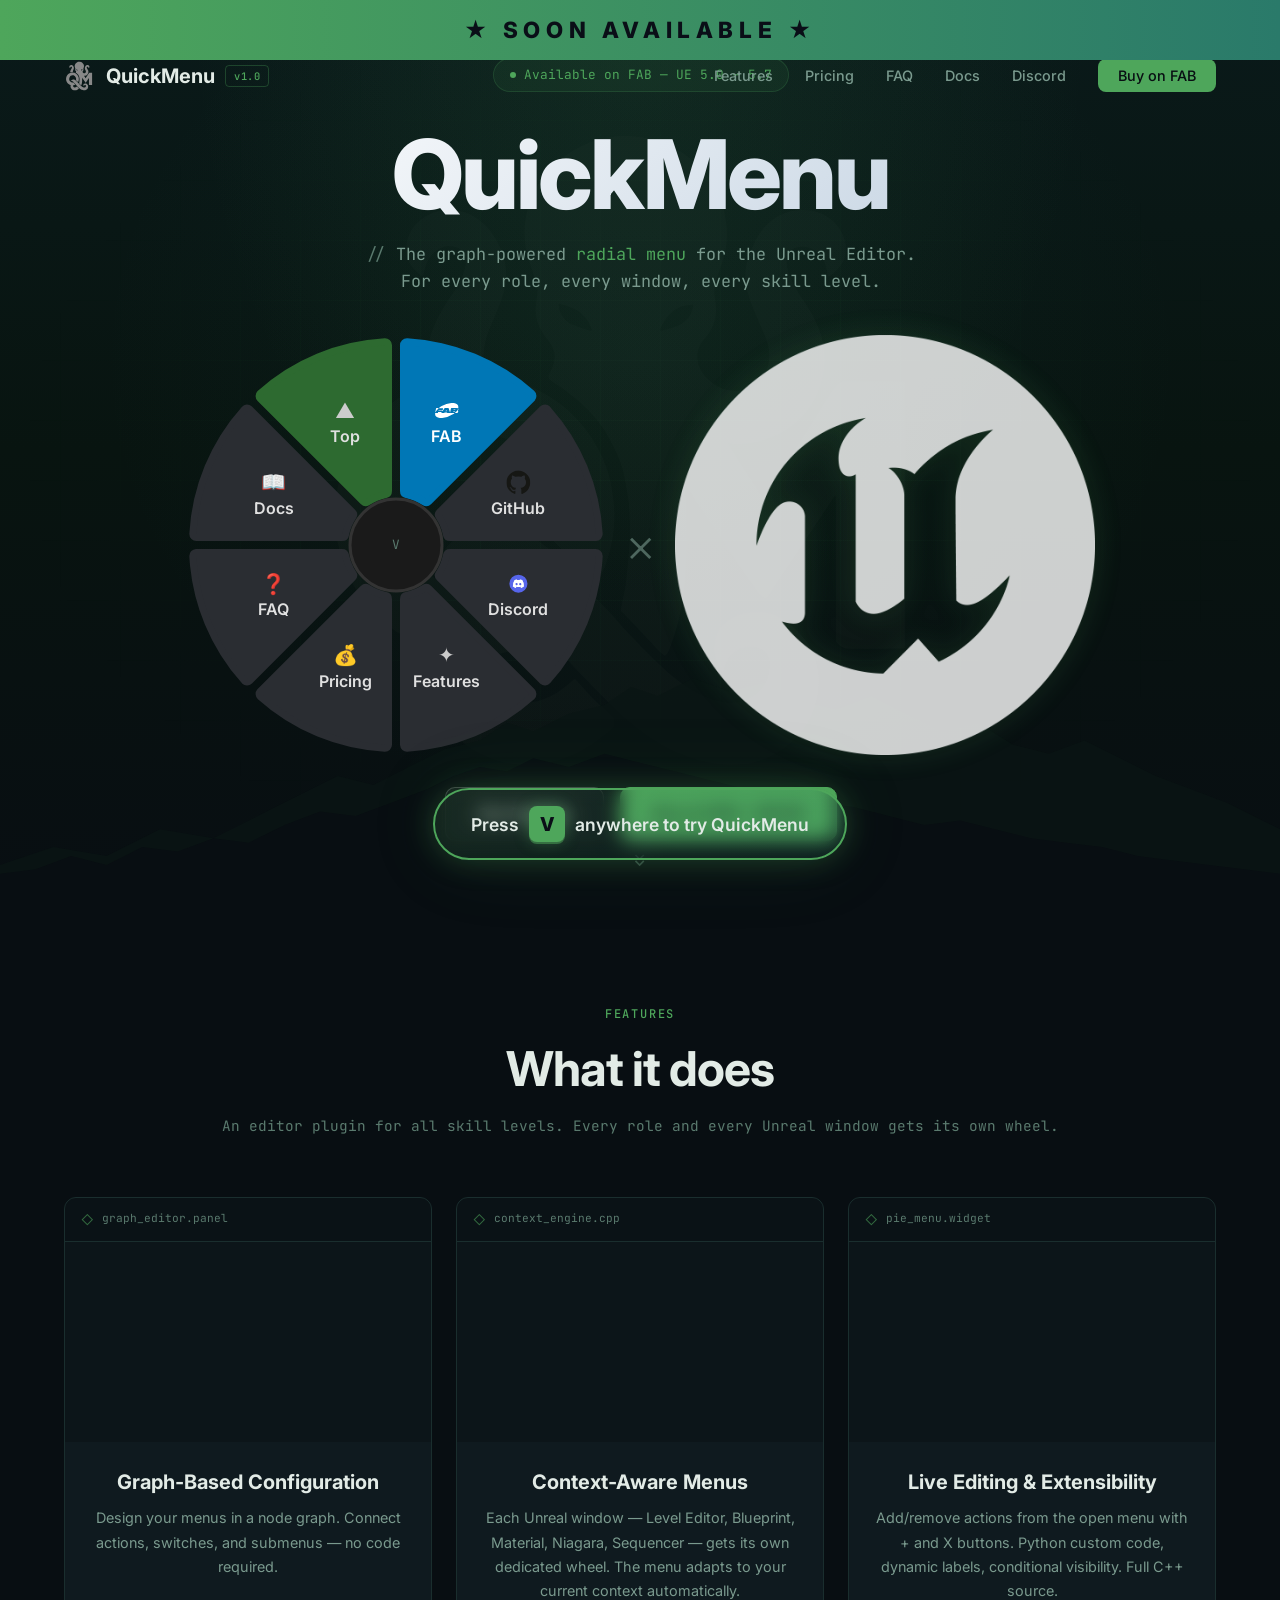
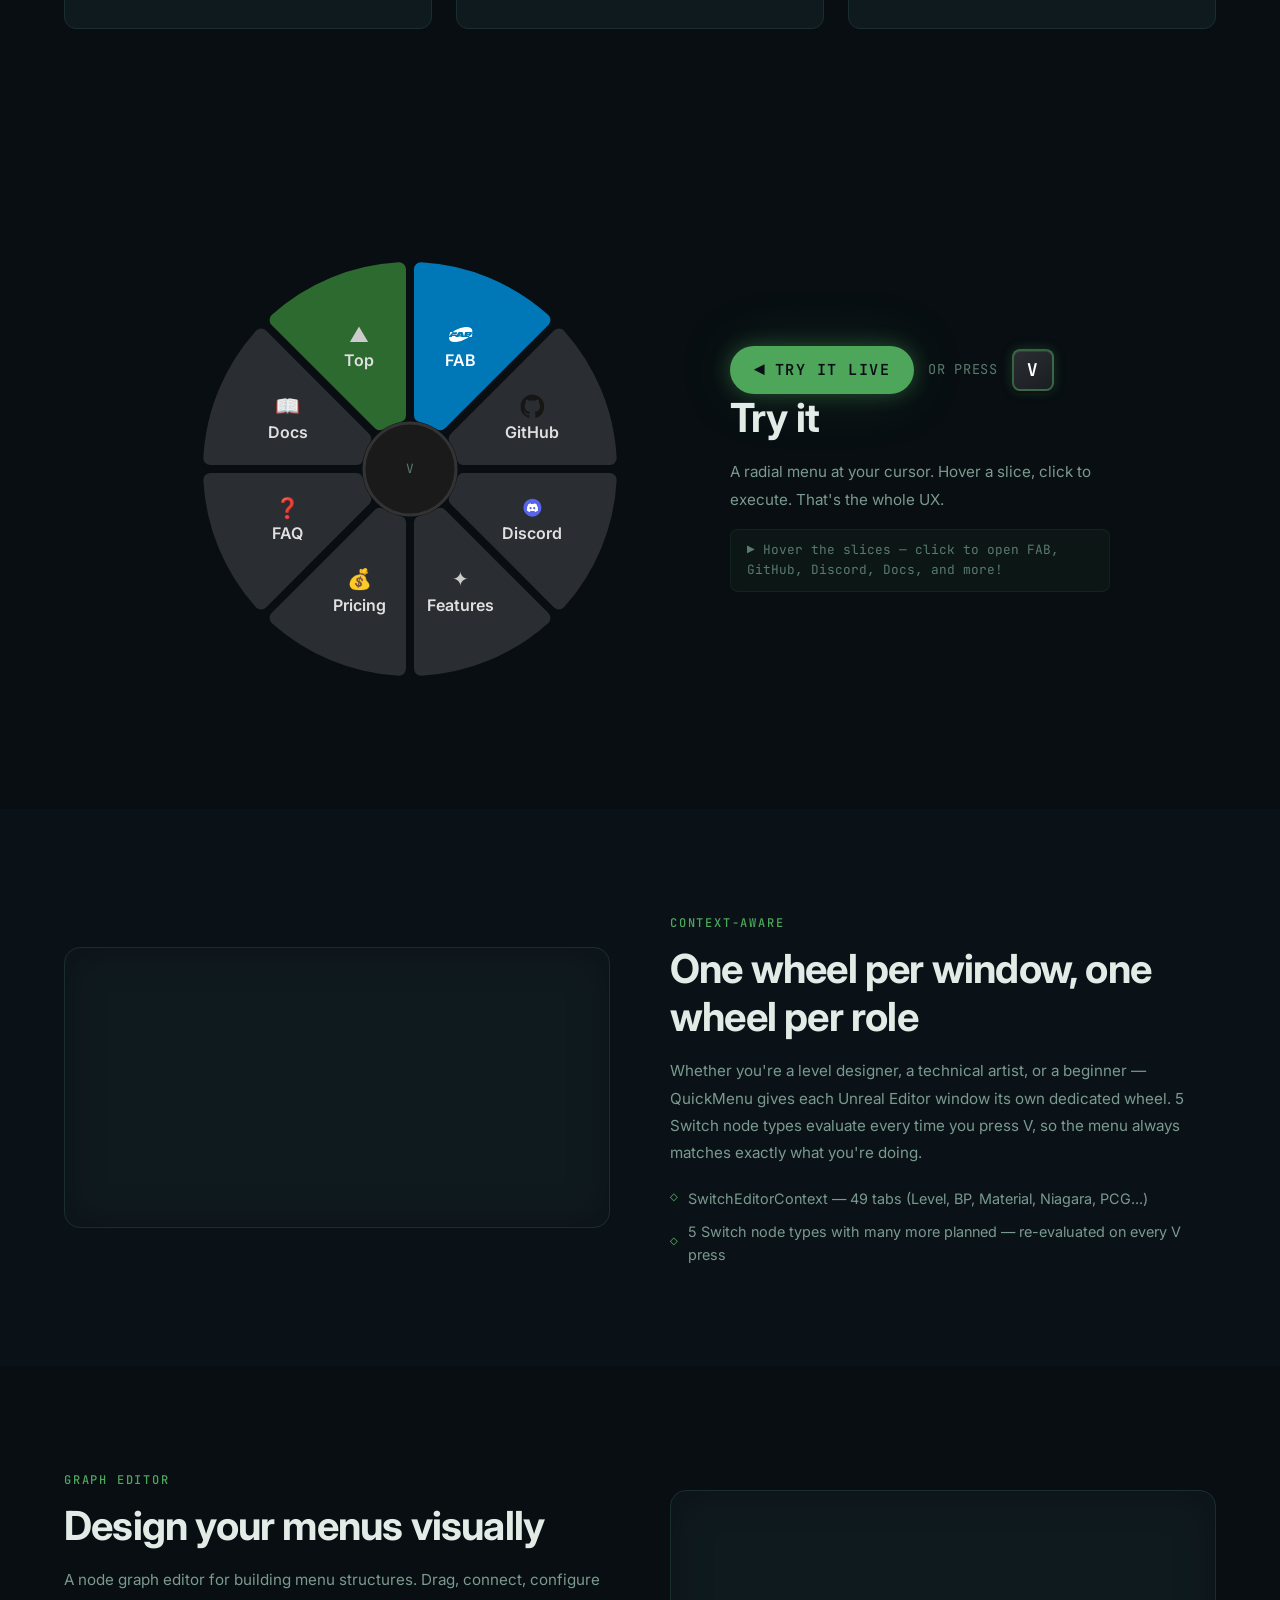
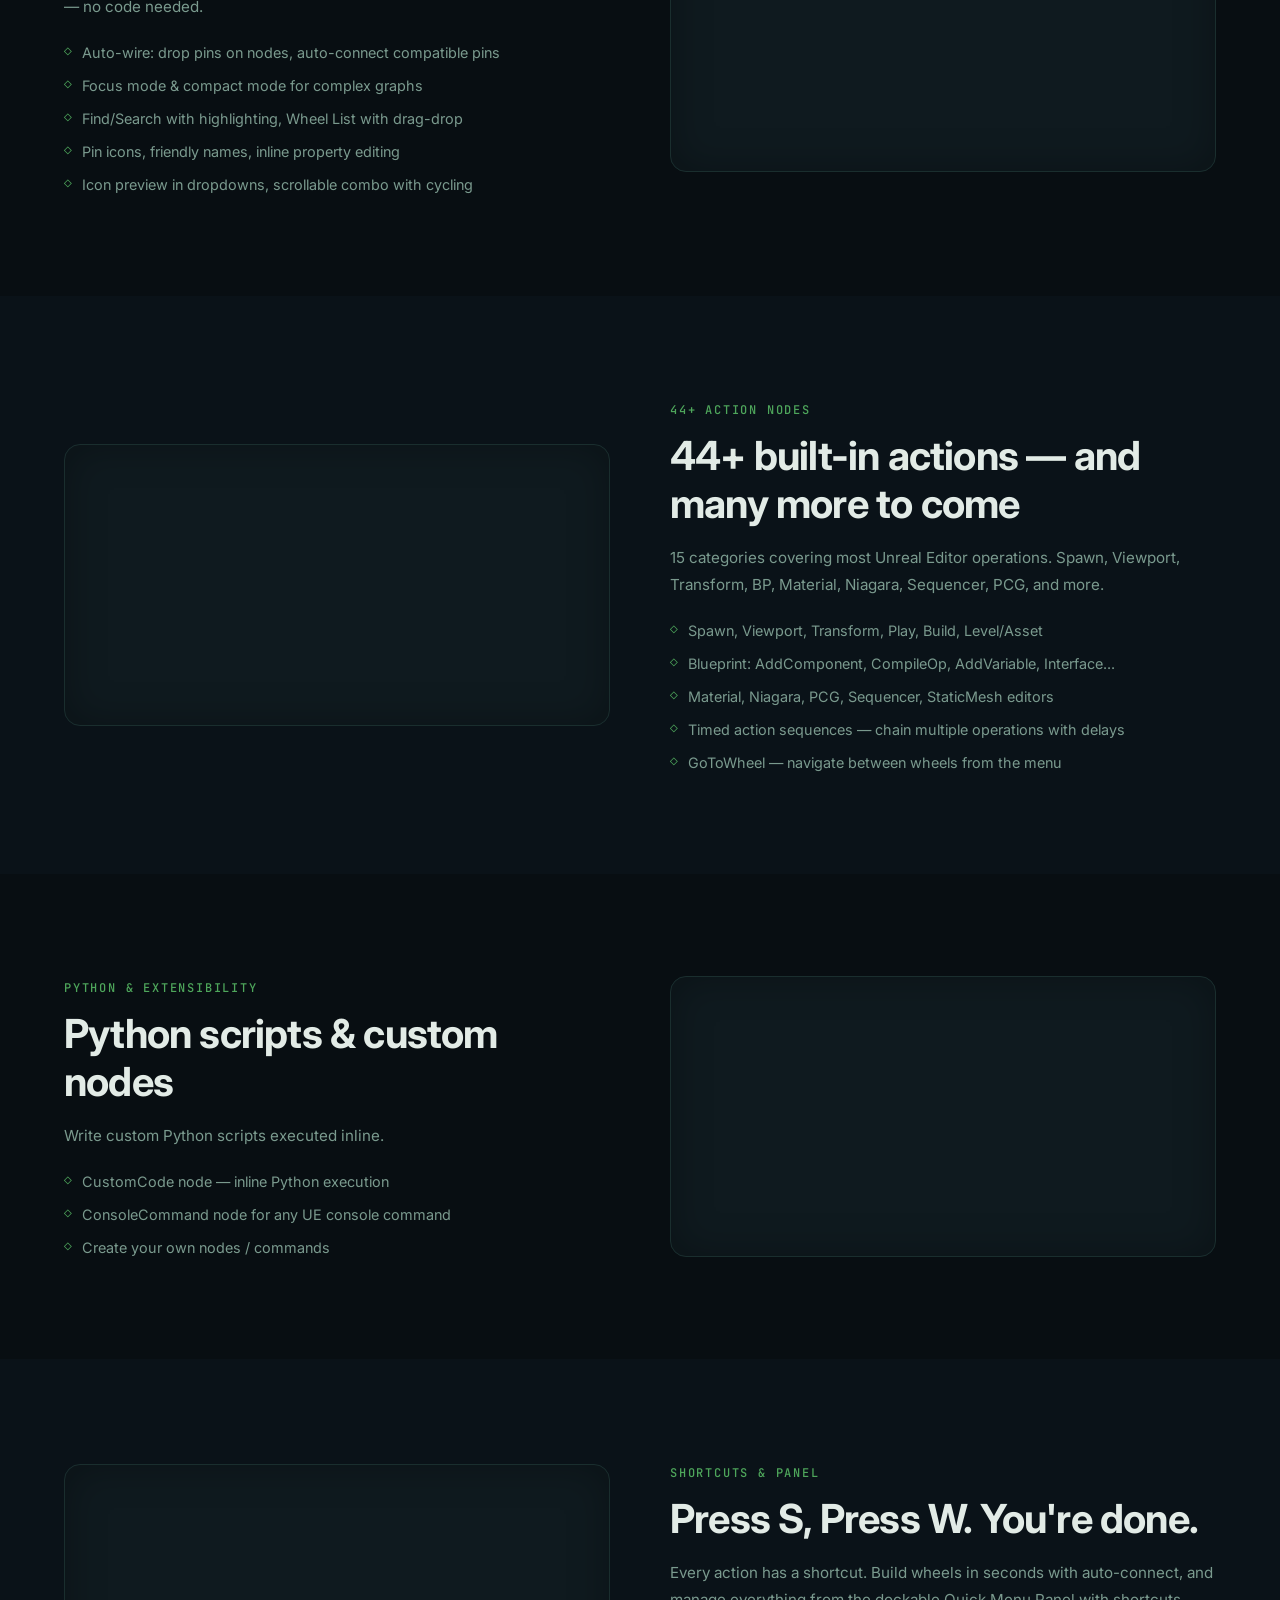
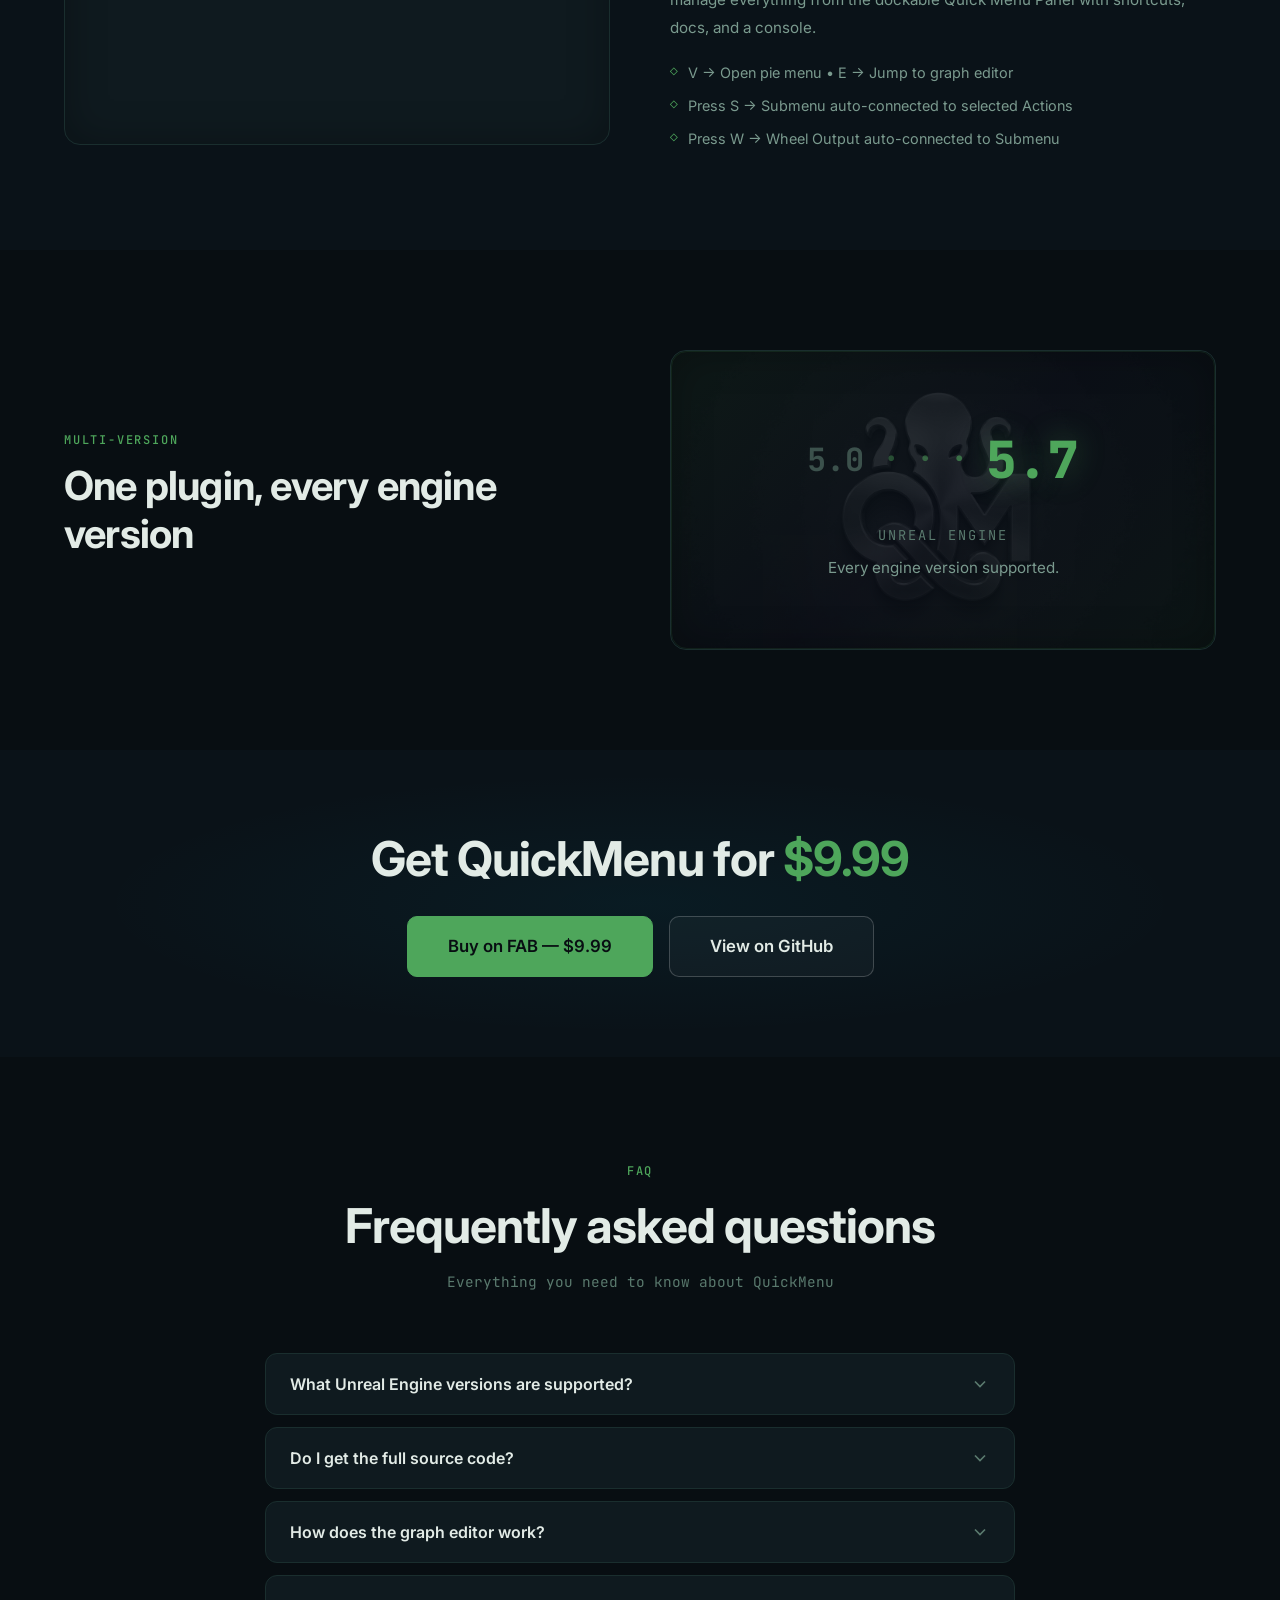
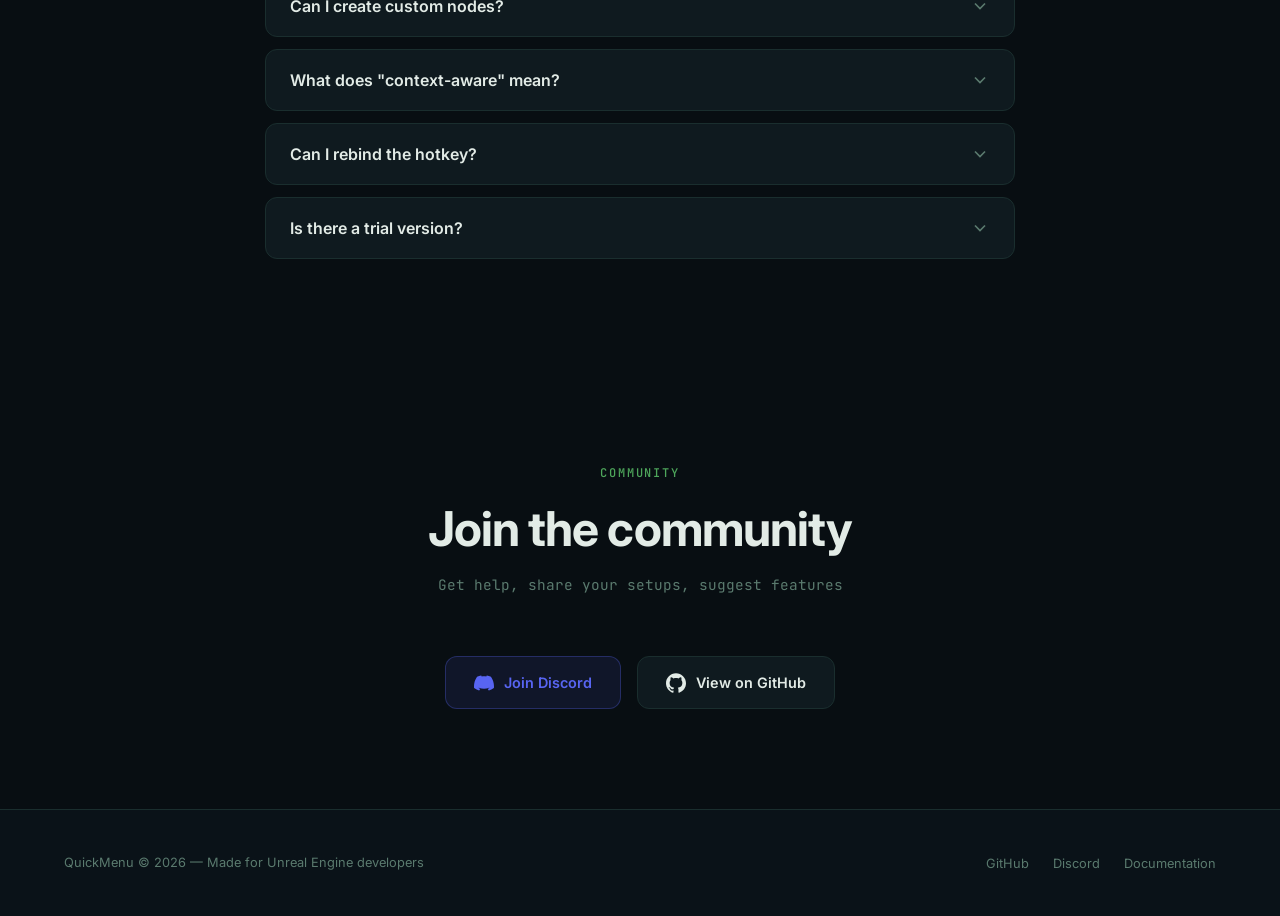
==== index.html @ c36ffc16 "Update site: remove sections, add videos, fix UE version range to 5.0-5.7 Co-Authored-By: Claude Opu" ====
<!DOCTYPE html>
<html lang="en">
<head>
<meta charset="UTF-8">
<meta name="viewport" content="width=device-width, initial-scale=1.0">
<title>QuickMenu — Graph-Powered Radial Menu for Unreal Engine</title>
<meta name="description" content="A fully customizable radial pie menu for the Unreal Editor, configured through a visual node graph. Supports UE 5.0 – 5.7.">
<link rel="icon" type="image/svg+xml" href="images/LogoGray2.svg">
<link rel="preconnect" href="https://fonts.googleapis.com">
<link href="https://fonts.googleapis.com/css2?family=Inter:wght@300;400;500;600;700;800&family=JetBrains+Mono:wght@400;500;600&display=swap" rel="stylesheet">
<style>
/* ============================================
   RESET & BASE
   ============================================ */
*, *::before, *::after { margin: 0; padding: 0; box-sizing: border-box; }

:root {
  --bg-primary: #080e12;
  --bg-secondary: #0a1218;
  --bg-card: #0f1a1f;
  --bg-card-hover: #152428;
  --border: #1a2e2e;
  --border-hover: #4ea65b;
  --cyan: #4ea65b;
  --cyan-glow: rgba(78, 166, 91, 0.15);
  --cyan-dark: #3d8a4a;
  --violet: #2a7a6a;
  --violet-glow: rgba(42, 122, 106, 0.15);
  --green: #4ea65b;
  --red: #f87171;
  --text-primary: #e2ebe6;
  --text-secondary: #7a9a8e;
  --text-muted: #5a7a6e;
  --font-sans: 'Inter', -apple-system, BlinkMacSystemFont, sans-serif;
  --font-mono: 'JetBrains Mono', 'Fira Code', monospace;
  --max-width: 1200px;
}

html { scroll-behavior: smooth; }

body {
  font-family: var(--font-sans);
  background: var(--bg-primary);
  color: var(--text-primary);
  line-height: 1.6;
  overflow-x: hidden;
  -webkit-font-smoothing: antialiased;
}

a { color: var(--cyan); text-decoration: none; transition: color 0.3s; }
a:hover { color: #6bc478; }

.container {
  max-width: var(--max-width);
  margin: 0 auto;
  padding: 0 24px;
}

/* ============================================
   SOON AVAILABLE BANNER
   ============================================ */
.soon-banner {
  position: fixed;
  top: 0;
  left: 0;
  right: 0;
  z-index: 1100;
  background: linear-gradient(90deg, #4ea65b, #2a7a6a, #4ea65b);
  background-size: 200% 100%;
  animation: bannerShimmer 4s ease-in-out infinite;
  padding: 12px 0;
  text-align: center;
}
.soon-banner span {
  font-family: var(--font-sans);
  font-size: clamp(1rem, 2.5vw, 1.4rem);
  font-weight: 800;
  color: #0a0e17;
  letter-spacing: 0.25em;
  text-transform: uppercase;
}
@keyframes bannerShimmer {
  0%, 100% { background-position: 0% 50%; }
  50% { background-position: 100% 50%; }
}

/* ============================================
   NAVBAR
   ============================================ */
.navbar {
  position: fixed;
  top: 44px;
  left: 0;
  right: 0;
  z-index: 1000;
  padding: 16px 0;
  transition: all 0.4s ease;
  background: transparent;
}

.navbar.scrolled {
  background: rgba(10, 14, 23, 0.85);
  backdrop-filter: blur(20px);
  -webkit-backdrop-filter: blur(20px);
  border-bottom: 1px solid rgba(30, 45, 61, 0.5);
  padding: 12px 0;
}

.navbar .container {
  display: flex;
  align-items: center;
  justify-content: space-between;
}

.nav-logo {
  display: flex;
  align-items: center;
  gap: 10px;
  font-weight: 700;
  font-size: 1.25rem;
  color: var(--text-primary);
}

.nav-logo svg { width: 32px; height: 32px; }

.nav-version {
  font-family: var(--font-mono);
  font-size: 0.65rem;
  font-weight: 500;
  color: var(--cyan);
  border: 1px solid rgba(78, 166, 91, 0.3);
  padding: 2px 8px;
  border-radius: 4px;
  letter-spacing: 0.05em;
}

.nav-links {
  display: flex;
  align-items: center;
  gap: 32px;
  list-style: none;
}

.nav-links a {
  color: var(--text-secondary);
  font-size: 0.9rem;
  font-weight: 500;
  transition: color 0.3s;
}
.nav-links a:hover { color: var(--text-primary); }

.btn-nav {
  background: var(--cyan);
  color: var(--bg-primary) !important;
  padding: 8px 20px;
  border-radius: 8px;
  font-weight: 600;
  font-size: 0.85rem;
  transition: all 0.3s;
}
.btn-nav:hover {
  background: #6bc478;
  transform: translateY(-1px);
  box-shadow: 0 4px 20px rgba(78, 166, 91, 0.3);
}

.nav-hamburger {
  display: none;
  flex-direction: column;
  gap: 5px;
  cursor: pointer;
  background: none;
  border: none;
  padding: 4px;
}
.nav-hamburger span {
  display: block;
  width: 24px;
  height: 2px;
  background: var(--text-primary);
  border-radius: 2px;
  transition: all 0.3s;
}

/* ============================================
   HERO — PARALLAX MOUNTAIN
   ============================================ */
.hero {
  position: relative;
  height: 100vh;
  min-height: 700px;
  overflow: hidden;
  display: flex;
  align-items: center;
  justify-content: center;
}

.hero-bg {
  position: absolute;
  inset: 0;
  z-index: 1;
  background:
    radial-gradient(ellipse at 50% 0%, rgba(78, 166, 91, 0.1) 0%, transparent 50%),
    radial-gradient(ellipse at 50% 40%, rgba(42, 122, 106, 0.08) 0%, transparent 60%),
    linear-gradient(180deg, #0a1a1a 0%, #081410 50%, #080e12 100%);
}

.hero-octopus {
  position: absolute;
  top: 50%;
  left: 50%;
  transform: translate(-50%, -50%);
  width: 700px;
  height: auto;
  opacity: 0.06;
  z-index: 2;
  pointer-events: none;
  filter: brightness(0.5) sepia(1) hue-rotate(90deg) saturate(0.5);
}

.hero-grid {
  position: absolute;
  inset: 0;
  z-index: 2;
  background-image:
    linear-gradient(rgba(78, 166, 91, 0.03) 1px, transparent 1px),
    linear-gradient(90deg, rgba(78, 166, 91, 0.03) 1px, transparent 1px);
  background-size: 60px 60px;
  mask-image: radial-gradient(ellipse at center, black 30%, transparent 70%);
  -webkit-mask-image: radial-gradient(ellipse at center, black 30%, transparent 70%);
}

.hero-particles {
  position: absolute;
  inset: 0;
  z-index: 2;
  overflow: hidden;
}
.particle {
  position: absolute;
  width: 2px;
  height: 2px;
  background: var(--cyan);
  border-radius: 50%;
  opacity: 0;
  animation: particleFloat 8s infinite;
}

@keyframes particleFloat {
  0% { opacity: 0; transform: translateY(100vh) scale(0); }
  10% { opacity: 0.6; }
  90% { opacity: 0.6; }
  100% { opacity: 0; transform: translateY(-20vh) scale(1); }
}

.hero-content {
  position: relative;
  z-index: 5;
  text-align: center;
  will-change: transform;
}

.hero-badge {
  display: inline-flex;
  align-items: center;
  gap: 8px;
  background: rgba(78, 166, 91, 0.08);
  border: 1px solid rgba(78, 166, 91, 0.2);
  padding: 6px 16px;
  border-radius: 50px;
  font-family: var(--font-mono);
  font-size: 0.8rem;
  color: var(--cyan);
  margin-bottom: 32px;
}
.hero-badge .dot {
  width: 6px; height: 6px;
  background: var(--green);
  border-radius: 50%;
  animation: pulse 2s infinite;
}
@keyframes pulse {
  0%, 100% { opacity: 1; }
  50% { opacity: 0.4; }
}

.hero-logos {
  display: flex;
  align-items: center;
  justify-content: center;
  gap: 20px;
  margin-bottom: 32px;
}

.hero-logos-x {
  font-size: 3rem;
  font-weight: 300;
  color: var(--text-secondary);
  opacity: 0.6;
}

.hero-title-icon {
  flex-shrink: 0;
  width: 420px;
  height: 420px;
  filter: drop-shadow(0 0 15px rgba(78, 166, 91, 0.2));
  opacity: 0.8;
  transition: opacity 0.3s;
}
.hero-title-icon:hover { opacity: 1; }

/* Hero mini wheel */
.hero-wheel-mini {
  position: relative;
  width: 420px;
  height: 420px;
  flex-shrink: 0;
}

.hero-title-icon img {
  width: 100%;
  height: 100%;
  object-fit: contain;
}

.hero-title-icon svg {
  width: 100%;
  height: 100%;
}

.hero h1 {
  font-size: clamp(3rem, 8vw, 6rem);
  font-weight: 800;
  letter-spacing: -0.03em;
  line-height: 1.05;
  margin-bottom: 16px;
  background: linear-gradient(135deg, #ffffff 0%, #c0d0e0 100%);
  -webkit-background-clip: text;
  -webkit-text-fill-color: transparent;
  background-clip: text;
}

.hero-subtitle {
  font-family: var(--font-mono);
  font-size: clamp(0.85rem, 2vw, 1.05rem);
  color: var(--text-secondary);
  margin-bottom: 40px;
  font-weight: 400;
}
.hero-subtitle .comment { color: var(--text-muted); }
.hero-subtitle .keyword { color: var(--cyan); }

.hero-buttons {
  display: flex;
  gap: 16px;
  justify-content: center;
  flex-wrap: wrap;
}

.btn-ghost {
  padding: 14px 32px;
  border: 1px solid rgba(255,255,255,0.2);
  border-radius: 10px;
  color: var(--text-primary);
  font-weight: 600;
  font-size: 0.95rem;
  background: rgba(255,255,255,0.03);
  cursor: pointer;
  transition: all 0.3s;
}
.btn-ghost:hover {
  border-color: rgba(255,255,255,0.5);
  background: rgba(255,255,255,0.08);
  transform: translateY(-2px);
}

.btn-primary {
  padding: 14px 32px;
  border: 1px solid var(--cyan);
  border-radius: 10px;
  color: var(--bg-primary);
  font-weight: 600;
  font-size: 0.95rem;
  background: var(--cyan);
  cursor: pointer;
  transition: all 0.3s;
}
.btn-primary:hover {
  background: #6bc478;
  border-color: #6bc478;
  transform: translateY(-2px);
  box-shadow: 0 8px 30px rgba(78, 166, 91, 0.3);
}

/* Mountain silhouette overlay */
.hero-mountain {
  position: absolute;
  bottom: 0;
  left: 0;
  right: 0;
  z-index: 4;
  pointer-events: none;
  will-change: transform;
}
.hero-mountain svg {
  display: block;
  width: 100%;
  height: auto;
}

.scroll-indicator {
  position: absolute;
  bottom: 30px;
  left: 50%;
  transform: translateX(-50%);
  z-index: 15;
  display: flex;
  flex-direction: column;
  align-items: center;
  gap: 8px;
  color: var(--text-muted);
  font-size: 0.7rem;
  font-family: var(--font-mono);
  letter-spacing: 0.1em;
  text-transform: uppercase;
  animation: bounce 2s infinite;
}
@keyframes bounce {
  0%, 100% { transform: translateX(-50%) translateY(0); }
  50% { transform: translateX(-50%) translateY(8px); }
}
.scroll-indicator svg { width: 20px; height: 20px; opacity: 0.5; }

/* ============================================
   SECTION COMMON
   ============================================ */
section {
  padding: 100px 0;
  position: relative;
}

.section-label {
  display: inline-block;
  font-family: var(--font-mono);
  font-size: 0.75rem;
  font-weight: 500;
  color: var(--cyan);
  letter-spacing: 0.15em;
  text-transform: uppercase;
  margin-bottom: 16px;
}

.section-title {
  font-size: clamp(2rem, 4vw, 3rem);
  font-weight: 700;
  letter-spacing: -0.02em;
  line-height: 1.2;
  margin-bottom: 16px;
}

.section-subtitle {
  font-family: var(--font-mono);
  font-size: 0.9rem;
  color: var(--text-muted);
  margin-bottom: 60px;
}

/* Fade-in animation */
.fade-in {
  opacity: 0;
  transform: translateY(30px);
  transition: opacity 0.6s ease, transform 0.6s ease;
}
.fade-in.visible {
  opacity: 1;
  transform: translateY(0);
}

/* ============================================
   FEATURES
   ============================================ */
.features { background: var(--bg-primary); }

.features-grid {
  display: grid;
  grid-template-columns: repeat(3, 1fr);
  gap: 24px;
}

.feature-card {
  background: var(--bg-card);
  border: 1px solid var(--border);
  border-radius: 12px;
  overflow: hidden;
  transition: all 0.3s ease;
}
.feature-card:hover {
  border-color: var(--border-hover);
  transform: translateY(-4px);
  box-shadow: 0 20px 40px rgba(0,0,0,0.3), 0 0 30px var(--cyan-glow);
}

.card-header {
  display: flex;
  align-items: center;
  gap: 8px;
  padding: 12px 16px;
  background: rgba(0,0,0,0.3);
  border-bottom: 1px solid var(--border);
}
.card-header-icon {
  color: var(--cyan);
  font-size: 0.75rem;
  opacity: 0.6;
}
.card-header-title {
  font-family: var(--font-mono);
  font-size: 0.7rem;
  color: var(--text-muted);
}

.card-visual {
  height: 200px;
  display: flex;
  align-items: center;
  justify-content: center;
  background: rgba(0,0,0,0.2);
  position: relative;
  overflow: hidden;
}

.card-visual svg {
  width: 80%;
  height: 80%;
  opacity: 0.7;
}

.card-body { padding: 24px; }

.card-body h3 {
  font-size: 1.25rem;
  font-weight: 700;
  margin-bottom: 8px;
}

.card-body p {
  font-size: 0.9rem;
  color: var(--text-secondary);
  line-height: 1.7;
}

/* ============================================
   SHOWCASE
   ============================================ */
.showcase {
  background: var(--bg-secondary);
  position: relative;
}
.showcase::before {
  content: '';
  position: absolute;
  inset: 0;
  background-image:
    radial-gradient(circle, rgba(0,180,216,0.04) 1px, transparent 1px);
  background-size: 30px 30px;
  pointer-events: none;
}

.showcase-grid {
  display: grid;
  grid-template-columns: repeat(2, 1fr);
  gap: 20px;
  position: relative;
  z-index: 1;
}

.showcase-item {
  display: flex;
  align-items: flex-start;
  gap: 16px;
  padding: 24px;
  background: rgba(19, 26, 36, 0.6);
  border: 1px solid var(--border);
  border-radius: 12px;
  transition: all 0.3s;
}
.showcase-item:hover {
  border-color: rgba(78, 166, 91, 0.3);
  background: rgba(19, 26, 36, 0.9);
}

.showcase-icon {
  flex-shrink: 0;
  width: 48px;
  height: 48px;
  display: flex;
  align-items: center;
  justify-content: center;
  background: rgba(78, 166, 91, 0.08);
  border: 1px solid rgba(78, 166, 91, 0.15);
  border-radius: 10px;
  font-family: var(--font-mono);
  font-size: 1.1rem;
  font-weight: 600;
  color: var(--cyan);
}

.showcase-text h4 {
  font-size: 1rem;
  font-weight: 600;
  margin-bottom: 4px;
}
.showcase-text p {
  font-size: 0.85rem;
  color: var(--text-secondary);
}

/* ============================================
   INTERACTIVE WHEEL DEMO
   ============================================ */
.wheel-demo { background: var(--bg-primary); }

.wheel-demo-layout {
  display: flex;
  align-items: center;
  justify-content: center;
  gap: 80px;
}

.wheel-wrapper {
  position: relative;
  width: 480px;
  height: 480px;
  flex-shrink: 0;
}

.wheel-center {
  position: absolute;
  top: 50%; left: 50%;
  transform: translate(-50%, -50%);
  width: 95px; height: 95px;
  background: #1a1a1a;
  border: 3px solid #333;
  border-radius: 50%;
  z-index: 10;
  display: flex;
  align-items: center;
  justify-content: center;
  font-family: var(--font-mono);
  font-size: 0.8rem;
  color: var(--text-muted);
  transition: all 0.3s;
}

.wheel-slice {
  position: absolute;
  top: 50%; left: 50%;
  width: 200px;
  height: 200px;
  transform-origin: 0 0;
  cursor: pointer;
  transition: filter 0.25s, transform 0.25s;
}

.wheel-slice svg {
  width: 100%;
  height: 100%;
  overflow: visible;
}

.wheel-slice-bg {
  fill: #2a2d32;
  stroke: #2a2d32;
  stroke-width: 14;
  stroke-linejoin: round;
  paint-order: stroke fill;
  transition: fill 0.25s, stroke 0.25s;
}

.wheel-slice:hover .wheel-slice-bg { fill: #3a3d42; stroke: #3a3d42; }
.wheel-slice.active .wheel-slice-bg { fill: #0077b6; stroke: #0077b6; }
.wheel-slice.green .wheel-slice-bg { fill: #2d6a30; stroke: #2d6a30; }
.wheel-slice.green:hover .wheel-slice-bg { fill: #3a8a3d; stroke: #3a8a3d; }

.wheel-slice-label {
  fill: #e0e0e0;
  font-family: 'Inter', sans-serif;
  font-size: 16px;
  font-weight: 600;
  text-anchor: middle;
  pointer-events: none;
}

.wheel-slice-icon {
  fill: #ccc;
  font-family: 'Inter', sans-serif;
  font-size: 20px;
  text-anchor: middle;
  pointer-events: none;
}

.wheel-slice:hover .wheel-slice-label { fill: #fff; }
.wheel-slice.active .wheel-slice-label { fill: #fff; }
.wheel-slice:hover {
  filter: brightness(1.2);
  transform-origin: 0 0;
}

.wheel-tooltip {
  position: absolute;
  bottom: -40px;
  left: 50%;
  transform: translateX(-50%);
  background: var(--bg-card);
  border: 1px solid var(--border);
  border-radius: 8px;
  padding: 8px 16px;
  font-family: var(--font-mono);
  font-size: 0.8rem;
  color: var(--cyan);
  white-space: nowrap;
  opacity: 0;
  transition: opacity 0.3s;
  pointer-events: none;
}
.wheel-wrapper:hover .wheel-tooltip { opacity: 1; }

.wheel-info {
  max-width: 380px;
}
.wheel-info .section-label { margin-bottom: 12px; }
.wheel-info .try-it-badge {
  display: inline-flex;
  align-items: center;
  gap: 8px;
  font-family: var(--font-mono);
  font-size: 0.95rem;
  font-weight: 600;
  color: #0a0e17;
  background: var(--cyan);
  padding: 10px 24px;
  border-radius: 50px;
  letter-spacing: 0.1em;
  text-transform: uppercase;
  animation: tryItPulse 2s ease-in-out infinite;
  box-shadow: 0 0 20px rgba(78, 166, 91, 0.4), 0 0 60px rgba(78, 166, 91, 0.15);
  cursor: default;
}
.wheel-info .try-or-press {
  display: inline-flex;
  align-items: center;
  gap: 14px;
  flex-wrap: wrap;
}
.wheel-info .or-press-v {
  display: inline-flex;
  align-items: center;
  gap: 8px;
  font-family: var(--font-mono);
  font-size: 0.85rem;
  color: var(--text-muted);
  letter-spacing: 0.05em;
  text-transform: uppercase;
}
.wheel-info .key-v {
  display: inline-flex;
  align-items: center;
  justify-content: center;
  width: 42px;
  height: 42px;
  font-family: var(--font-mono);
  font-size: 1.1rem;
  font-weight: 700;
  color: #fff;
  background: linear-gradient(145deg, #2a2d32, #1a1d22);
  border: 2px solid rgba(78, 166, 91, 0.5);
  border-radius: 8px;
  box-shadow: 0 2px 0 #111, 0 0 12px rgba(78, 166, 91, 0.25), inset 0 1px 0 rgba(255,255,255,0.08);
  animation: keyGlow 2s ease-in-out infinite;
  cursor: default;
}
@keyframes keyGlow {
  0%, 100% { border-color: rgba(78, 166, 91, 0.5); box-shadow: 0 2px 0 #111, 0 0 12px rgba(78, 166, 91, 0.25), inset 0 1px 0 rgba(255,255,255,0.08); }
  50% { border-color: rgba(78, 166, 91, 0.9); box-shadow: 0 2px 0 #111, 0 0 20px rgba(78, 166, 91, 0.45), inset 0 1px 0 rgba(255,255,255,0.08); }
}
.wheel-info .try-it-badge .try-arrow {
  display: inline-block;
  animation: tryItArrow 1.5s ease-in-out infinite;
  font-size: 1.1rem;
}
@keyframes tryItPulse {
  0%, 100% { transform: scale(1); box-shadow: 0 0 20px rgba(78, 166, 91, 0.4), 0 0 60px rgba(78, 166, 91, 0.15); }
  50% { transform: scale(1.05); box-shadow: 0 0 30px rgba(78, 166, 91, 0.6), 0 0 80px rgba(78, 166, 91, 0.25); }
}
@keyframes tryItArrow {
  0%, 100% { transform: translateX(0); }
  50% { transform: translateX(-6px); }
}
.wheel-info h2 {
  font-size: clamp(1.8rem, 3.5vw, 2.5rem);
  font-weight: 700;
  letter-spacing: -0.02em;
  line-height: 1.2;
  margin-bottom: 16px;
}
.wheel-info p {
  font-size: 0.95rem;
  color: var(--text-secondary);
  line-height: 1.8;
  margin-bottom: 16px;
}
.wheel-info .hint {
  font-family: var(--font-mono);
  font-size: 0.8rem;
  color: var(--text-muted);
  padding: 10px 16px;
  background: rgba(78, 166, 91, 0.05);
  border: 1px solid rgba(78, 166, 91, 0.1);
  border-radius: 8px;
  display: inline-block;
}

@media (max-width: 900px) {
  .wheel-demo-layout {
    flex-direction: column;
    gap: 40px;
    text-align: center;
  }
  .wheel-wrapper { width: 360px; height: 360px; }
  .wheel-slice { width: 150px; height: 150px; }
  .wheel-center { width: 68px; height: 68px; }
}

/* ============================================
   FEATURE DETAIL SECTIONS (alternating layout)
   ============================================ */
.feature-detail {
  position: relative;
  overflow: hidden;
}
.feature-detail.alt { background: var(--bg-secondary); }

.feature-detail-grid {
  display: grid;
  grid-template-columns: 1fr 1fr;
  gap: 60px;
  align-items: center;
}
.feature-detail.reverse .feature-detail-grid {
  direction: rtl;
}
.feature-detail.reverse .feature-detail-grid > * {
  direction: ltr;
}

.feature-detail-text .section-label { margin-bottom: 12px; }
.feature-detail-text h2 {
  font-size: clamp(1.8rem, 3.5vw, 2.5rem);
  font-weight: 700;
  letter-spacing: -0.02em;
  line-height: 1.2;
  margin-bottom: 16px;
}
.feature-detail-text p {
  font-size: 0.95rem;
  color: var(--text-secondary);
  line-height: 1.8;
  margin-bottom: 20px;
}

.feature-detail-highlights {
  list-style: none;
  display: flex;
  flex-direction: column;
  gap: 10px;
}
.feature-detail-highlights li {
  display: flex;
  align-items: center;
  gap: 10px;
  font-size: 0.9rem;
  color: var(--text-secondary);
}
.feature-detail-highlights li .hl-icon {
  flex-shrink: 0;
  color: var(--cyan);
  font-family: var(--font-mono);
  font-size: 0.8rem;
  font-weight: 600;
}

.feature-detail-visual {
  position: relative;
  border-radius: 16px;
  overflow: hidden;
  border: 1px solid var(--border);
  background: var(--bg-card);
}
.feature-detail-visual img {
  display: block;
  width: 100%;
  height: auto;
}
.feature-detail-visual::after {
  content: '';
  position: absolute;
  inset: 0;
  border-radius: 16px;
  box-shadow: inset 0 0 40px rgba(0,0,0,0.3);
  pointer-events: none;
}

@media (max-width: 900px) {
  .feature-detail-grid {
    grid-template-columns: 1fr;
    gap: 32px;
    text-align: center;
  }
  .feature-detail.reverse .feature-detail-grid {
    direction: ltr;
  }
  .feature-detail-highlights { align-items: center; }
}

/* ============================================
   CODE PREVIEW
   ============================================ */
.code-section { background: var(--bg-primary); }

.code-block {
  max-width: 750px;
  margin: 0 auto;
  background: #0c1018;
  border: 1px solid var(--border);
  border-radius: 12px;
  overflow: hidden;
  font-family: var(--font-mono);
  font-size: 0.85rem;
}

.code-header {
  display: flex;
  align-items: center;
  gap: 8px;
  padding: 12px 16px;
  background: rgba(0,0,0,0.4);
  border-bottom: 1px solid var(--border);
}
.code-header-icon {
  color: var(--cyan);
  font-size: 0.75rem;
  opacity: 0.6;
}
.code-header .file-name {
  font-size: 0.75rem;
  color: var(--text-muted);
  margin-left: 8px;
}

.code-body {
  padding: 24px;
  line-height: 1.8;
  overflow-x: auto;
}

.code-body .node { color: var(--cyan); }
.code-body .action { color: var(--green); }
.code-body .param { color: #fbbf24; }
.code-body .line { color: var(--text-muted); }
.code-body .comment { color: var(--text-muted); font-style: italic; }

/* ============================================
   CTA BOTTOM
   ============================================ */
.cta-bottom {
  background: var(--bg-secondary);
  position: relative;
  padding: 80px 0;
}
.cta-bottom::before {
  content: '';
  position: absolute;
  inset: 0;
  background: radial-gradient(ellipse at 50% 50%, rgba(0,180,216,0.06) 0%, transparent 60%);
  pointer-events: none;
}

.btn-full {
  display: block;
  width: 100%;
  text-align: center;
  padding: 14px;
  border-radius: 10px;
  font-weight: 600;
  font-size: 0.95rem;
  cursor: pointer;
  transition: all 0.3s;
  border: none;
}
.btn-full.cyan {
  background: var(--cyan);
  color: var(--bg-primary);
}
.btn-full.cyan:hover {
  background: #6bc478;
  box-shadow: 0 8px 30px rgba(78, 166, 91, 0.3);
  transform: translateY(-2px);
}
.btn-full.outline {
  background: transparent;
  color: var(--text-primary);
  border: 1px solid var(--border);
}
.btn-full.outline:hover {
  border-color: var(--violet);
  background: rgba(42, 122, 106, 0.05);
}

/* ============================================
   FAQ
   ============================================ */
.faq { background: var(--bg-primary); }

.faq-list {
  max-width: 750px;
  margin: 0 auto;
  display: flex;
  flex-direction: column;
  gap: 12px;
}

.faq-item {
  background: var(--bg-card);
  border: 1px solid var(--border);
  border-radius: 12px;
  overflow: hidden;
  transition: border-color 0.3s;
}
.faq-item:hover,
.faq-item.open {
  border-color: rgba(78, 166, 91, 0.3);
}

.faq-question {
  display: flex;
  align-items: center;
  justify-content: space-between;
  gap: 16px;
  padding: 20px 24px;
  background: none;
  border: none;
  width: 100%;
  cursor: pointer;
  text-align: left;
  font-family: var(--font-sans);
  font-size: 1rem;
  font-weight: 600;
  color: var(--text-primary);
  transition: color 0.3s;
}
.faq-question:hover { color: var(--cyan); }

.faq-chevron {
  flex-shrink: 0;
  width: 20px;
  height: 20px;
  color: var(--text-muted);
  transition: transform 0.3s ease, color 0.3s;
}
.faq-item.open .faq-chevron {
  transform: rotate(180deg);
  color: var(--cyan);
}

.faq-answer {
  max-height: 0;
  overflow: hidden;
  transition: max-height 0.4s ease, padding 0.3s ease;
}
.faq-item.open .faq-answer {
  max-height: 300px;
}

.faq-answer-inner {
  padding: 0 24px 20px;
  font-size: 0.9rem;
  line-height: 1.7;
  color: var(--text-secondary);
}

.faq-answer-inner code {
  font-family: var(--font-mono);
  font-size: 0.8rem;
  background: rgba(78, 166, 91, 0.08);
  border: 1px solid rgba(78, 166, 91, 0.15);
  padding: 2px 6px;
  border-radius: 4px;
  color: var(--cyan);
}

/* ============================================
   COMMUNITY
   ============================================ */
.community {
  background: var(--bg-primary);
  text-align: center;
}

.social-links {
  display: flex;
  justify-content: center;
  gap: 16px;
  margin-top: 32px;
}

.social-btn {
  display: inline-flex;
  align-items: center;
  gap: 10px;
  padding: 14px 28px;
  border-radius: 12px;
  font-weight: 600;
  font-size: 0.9rem;
  transition: all 0.3s;
  border: 1px solid var(--border);
  background: var(--bg-card);
  color: var(--text-primary);
}
.social-btn:hover {
  transform: translateY(-2px);
  border-color: var(--border-hover);
}
.social-btn.discord {
  background: rgba(88, 101, 242, 0.1);
  border-color: rgba(88, 101, 242, 0.3);
  color: #5865F2;
}
.social-btn.discord:hover {
  background: rgba(88, 101, 242, 0.2);
  box-shadow: 0 8px 30px rgba(88, 101, 242, 0.2);
}
.social-btn.github:hover {
  box-shadow: 0 8px 30px rgba(255,255,255,0.05);
}

.social-btn svg { width: 20px; height: 20px; }

/* ============================================
   CONTACT SECTION
   ============================================ */
/* ============================================
   V-KEY QUICKMENU OVERLAY
   ============================================ */
.qm-overlay {
  position: fixed;
  top: 0; left: 0; right: 0; bottom: 0;
  background: rgba(0, 0, 0, 0);
  z-index: 9999;
  pointer-events: none;
  transition: background 0.25s ease;
}
.qm-overlay.active {
  background: rgba(0, 0, 0, 0.75);
  pointer-events: all;
}
.qm-wheel {
  position: fixed;
  width: 0; height: 0;
  z-index: 10000;
  transform: translate(-50%, -50%) scale(0);
  transition: transform 0.2s cubic-bezier(0.34, 1.56, 0.64, 1);
  pointer-events: none;
}
.qm-wheel.active {
  transform: translate(-50%, -50%) scale(1);
  pointer-events: all;
}
.qm-wheel-center {
  position: absolute;
  top: 50%; left: 50%;
  transform: translate(-50%, -50%);
  width: 60px; height: 60px;
  background: #1a1a1a;
  border: 2px solid var(--cyan);
  border-radius: 50%;
  z-index: 10001;
  display: flex;
  align-items: center;
  justify-content: center;
  font-family: var(--font-mono);
  font-size: 0.7rem;
  color: var(--cyan);
  box-shadow: 0 0 20px rgba(78, 166, 91, 0.3);
}
.qm-wheel .wheel-slice:hover .wheel-slice-bg { fill: #4a4d52; }
.qm-wheel .wheel-slice.active .wheel-slice-bg { fill: var(--cyan); }
.qm-wheel .wheel-slice.green .wheel-slice-bg { fill: #2d6a30; }
.qm-hint {
  position: fixed;
  bottom: 40px;
  left: 50%;
  transform: translateX(-50%) scale(0.9);
  font-family: var(--font-sans);
  font-size: 1.1rem;
  font-weight: 600;
  color: var(--text-primary);
  background: linear-gradient(135deg, rgba(78, 166, 91, 0.15), rgba(42, 122, 106, 0.15));
  border: 2px solid var(--cyan);
  padding: 16px 36px;
  border-radius: 50px;
  z-index: 10001;
  opacity: 0;
  transition: opacity 0.5s, transform 0.5s;
  pointer-events: none;
  box-shadow: 0 0 30px rgba(78, 166, 91, 0.3), 0 0 80px rgba(78, 166, 91, 0.1);
  animation: hintGlow 2s ease-in-out infinite;
  backdrop-filter: blur(10px);
}
.qm-hint .v-key {
  display: inline-flex;
  align-items: center;
  justify-content: center;
  width: 36px;
  height: 36px;
  background: var(--cyan);
  color: #0a0e17;
  font-weight: 800;
  font-size: 1.2rem;
  border-radius: 8px;
  margin: 0 6px;
  box-shadow: 0 2px 0 rgba(78, 166, 91, 0.5), 0 0 15px rgba(78, 166, 91, 0.4);
}
.qm-hint.active {
  opacity: 1;
  transform: translateX(-50%) scale(1);
}
@keyframes hintGlow {
  0%, 100% { box-shadow: 0 0 30px rgba(78, 166, 91, 0.3), 0 0 80px rgba(78, 166, 91, 0.1); }
  50% { box-shadow: 0 0 40px rgba(78, 166, 91, 0.5), 0 0 100px rgba(78, 166, 91, 0.2); }
}

/* ============================================
   FOOTER
   ============================================ */
.footer {
  background: var(--bg-secondary);
  border-top: 1px solid var(--border);
  padding: 40px 0;
  text-align: center;
}

.footer-content {
  display: flex;
  justify-content: space-between;
  align-items: center;
  flex-wrap: wrap;
  gap: 16px;
}

.footer-copy {
  font-size: 0.8rem;
  color: var(--text-muted);
}

.footer-links {
  display: flex;
  gap: 24px;
  list-style: none;
}
.footer-links a {
  font-size: 0.8rem;
  color: var(--text-muted);
}
.footer-links a:hover { color: var(--text-primary); }

/* ============================================
   RESPONSIVE
   ============================================ */
@media (max-width: 900px) {
  .features-grid { grid-template-columns: 1fr; max-width: 500px; margin: 0 auto; }
  .showcase-grid { grid-template-columns: 1fr; }
}

@media (max-width: 768px) {
  .nav-links { display: none; }
  .nav-links.open {
    display: flex;
    flex-direction: column;
    position: absolute;
    top: 100%;
    left: 0;
    right: 0;
    background: rgba(10, 14, 23, 0.95);
    backdrop-filter: blur(20px);
    padding: 24px;
    gap: 20px;
    border-bottom: 1px solid var(--border);
  }
  .nav-hamburger { display: flex; }

  .hero h1 { font-size: 2.8rem; }
  .hero-title-icon { width: 120px; height: 120px; }
  .hero-buttons { flex-direction: column; align-items: center; }
  .hero-buttons .btn-ghost,
  .hero-buttons .btn-primary { width: 200px; text-align: center; }

  section { padding: 60px 0; }
  .section-title { font-size: 1.8rem; }

  .social-links { flex-direction: column; align-items: center; }

  .footer-content { flex-direction: column; text-align: center; }
}
</style>
</head>
<body>

<!-- V-Key QuickMenu overlay -->
<div class="qm-overlay" id="qmOverlay"></div>
<div class="qm-wheel" id="qmWheel">
  <div class="qm-wheel-center">V</div>
</div>
<div class="qm-hint" id="qmHint">Press <span class="v-key">V</span> anywhere to try QuickMenu</div>

<!-- ======================================
     SOON AVAILABLE BANNER
     ====================================== -->
<div class="soon-banner">
  <span>&#9733; Soon Available &#9733;</span>
</div>

<!-- ======================================
     NAVBAR
     ====================================== -->
<nav class="navbar" id="navbar">
  <div class="container">
    <a href="#" class="nav-logo">
      <img src="images/LogoGray2.svg" alt="QuickMenu" style="width:32px; height:32px;">
      QuickMenu
      <span class="nav-version">v1.0</span>
    </a>
    <button class="nav-hamburger" id="hamburger" aria-label="Menu">
      <span></span><span></span><span></span>
    </button>
    <ul class="nav-links" id="navLinks">
      <li><a href="#features">Features</a></li>
      <li><a href="#pricing">Pricing</a></li>
      <li><a href="#faq">FAQ</a></li>
      <li><a href="https://docs.quickmenuplugin.com" target="_blank">Docs</a></li>
      <li><a href="https://discord.gg/YYc2v8k5BA" target="_blank">Discord</a></li>
      <li><a href="#pricing" class="btn-nav">Buy on FAB</a></li>
    </ul>
  </div>
</nav>

<!-- ======================================
     HERO
     ====================================== -->
<section class="hero" id="hero">
  <div class="hero-bg"></div>
  <div class="hero-grid"></div>
  <div class="hero-particles" id="particles"></div>

  <img src="images/LogoGray2.svg" alt="" class="hero-octopus" aria-hidden="true">

  <div class="hero-content" id="heroContent">
    <div class="hero-badge">
      <span class="dot"></span>
      Available on FAB — UE 5.0 – 5.7
    </div>
    <h1>QuickMenu</h1>
    <p class="hero-subtitle">
      <span class="comment">// </span>The graph-powered <span class="keyword">radial menu</span> for the Unreal Editor.<br>For every role, every window, every skill level.
    </p>
    <div class="hero-logos">
      <div class="hero-wheel-mini" id="heroMiniWheel">
        <div class="wheel-center" style="width:95px;height:95px;font-size:0.8rem;">V</div>
      </div>
      <span class="hero-logos-x">&times;</span>
      <div class="hero-title-icon">
        <img src="images/UE-Icon-White.png" alt="Unreal Engine">
      </div>
    </div>
    <div class="hero-buttons">
      <a href="#features" class="btn-ghost">See features</a>
      <a href="#pricing" class="btn-primary">Buy on FAB — $9.99</a>
    </div>
  </div>

  <!-- Mountain silhouette — foreground layer for parallax -->
  <div class="hero-mountain" id="heroMountain">
    <svg viewBox="0 0 1440 320" preserveAspectRatio="none" xmlns="http://www.w3.org/2000/svg">
      <!-- Far mountain range (darker) -->
      <path d="M0,280 L60,260 L120,270 L180,240 L240,250 L300,220 L340,200 L380,180 L420,190 L460,170 L500,150 L540,140 L570,120 L600,130 L640,110 L680,100 L710,80 L740,90 L780,70 L820,85 L860,75 L900,95 L940,105 L980,90 L1020,110 L1060,130 L1100,120 L1140,145 L1180,155 L1220,140 L1260,160 L1300,180 L1340,195 L1380,210 L1420,230 L1440,240 L1440,320 L0,320 Z"
            fill="#0a1614" opacity="0.7"/>
      <!-- Near mountain range (foreground) -->
      <path d="M0,320 L0,290 L40,285 L80,270 L120,280 L160,260 L200,265 L240,250 L280,255 L320,235 L360,220 L400,225 L440,210 L480,195 L510,180 L540,170 L570,175 L600,160 L640,170 L680,155 L720,165 L760,175 L800,185 L840,195 L880,200 L920,210 L960,215 L1000,225 L1040,235 L1080,230 L1120,240 L1160,250 L1200,255 L1240,260 L1280,270 L1320,275 L1360,280 L1400,285 L1440,290 L1440,320 Z"
            fill="var(--bg-primary)"/>
    </svg>
  </div>

  <div class="scroll-indicator">
    <span>scroll</span>
    <svg viewBox="0 0 24 24" fill="none" stroke="currentColor" stroke-width="2">
      <path d="M7 13l5 5 5-5M7 6l5 5 5-5"/>
    </svg>
  </div>
</section>

<!-- ======================================
     FEATURES
     ====================================== -->
<section class="features" id="features">
  <div class="container" style="text-align:center;">
    <span class="section-label fade-in">Features</span>
    <h2 class="section-title fade-in">What it does</h2>
    <p class="section-subtitle fade-in">An editor plugin for all skill levels. Every role and every Unreal window gets its own wheel.</p>

    <div class="features-grid">

      <!-- Card 1 -->
      <div class="feature-card fade-in">
        <div class="card-header">
          <span class="card-header-icon">&#9671;</span>
          <span class="card-header-title">graph_editor.panel</span>
        </div>
        <div class="card-visual">
          <video autoplay loop muted playsinline style="width:100%; height:100%; object-fit:cover; opacity:0.85;">
            <source src="images/GraphOverview_x3.mp4" type="video/mp4">
          </video>
        </div>
        <div class="card-body">
          <h3>Graph-Based Configuration</h3>
          <p>Design your menus in a node graph. Connect actions, switches, and submenus — no code required.</p>
        </div>
      </div>

      <!-- Card 2 -->
      <div class="feature-card fade-in">
        <div class="card-header">
          <span class="card-header-icon">&#9671;</span>
          <span class="card-header-title">context_engine.cpp</span>
        </div>
        <div class="card-visual">
          <video autoplay loop muted playsinline style="width:100%; height:100%; object-fit:cover; opacity:0.85; border-radius:12px;">
            <source src="images/ContextWheels_x3.mp4" type="video/mp4">
          </video>
        </div>
        <div class="card-body">
          <h3>Context-Aware Menus</h3>
          <p>Each Unreal window &mdash; Level Editor, Blueprint, Material, Niagara, Sequencer &mdash; gets its own dedicated wheel. The menu adapts to your current context automatically.</p>
        </div>
      </div>

      <!-- Card 3 -->
      <div class="feature-card fade-in">
        <div class="card-header">
          <span class="card-header-icon">&#9671;</span>
          <span class="card-header-title">pie_menu.widget</span>
        </div>
        <div class="card-visual">
          <video autoplay loop muted playsinline style="width:100%; height:100%; object-fit:cover; opacity:0.85;">
            <source src="images/WedgeSettingsThroughPieMenuV2.mp4" type="video/mp4">
          </video>
        </div>
        <div class="card-body">
          <h3>Live Editing &amp; Extensibility</h3>
          <p>Add/remove actions from the open menu with + and X buttons. Python custom code, dynamic labels, conditional visibility. Full C++ source.</p>
        </div>
      </div>

    </div>
  </div>
</section>


<!-- ======================================
     INTERACTIVE WHEEL DEMO
     ====================================== -->
<section class="wheel-demo" id="wheel-demo">
  <div class="container">
    <div class="wheel-demo-layout">
      <div class="wheel-wrapper fade-in" id="wheelWrapper">
        <div class="wheel-center" id="wheelCenter">V</div>
        <div class="wheel-tooltip" id="wheelTooltip">Hover a slice</div>
        <!-- Slices are generated by JS -->
      </div>
      <div class="wheel-info fade-in">
        <div class="try-or-press">
          <span class="try-it-badge"><span class="try-arrow">&#9664;</span> Try it live</span>
          <span class="or-press-v">or press</span>
          <span class="key-v">V</span>
        </div>
        <h2>Try it</h2>
        <p>A radial menu at your cursor. Hover a slice, click to execute. That's the whole UX.</p>
        <div class="hint">&#9654; Hover the slices — click to open FAB, GitHub, Discord, Docs, and more!</div>
      </div>
    </div>
  </div>
</section>


<!-- ======================================
     2. CONTEXT-AWARE
     ====================================== -->
<section class="feature-detail alt reverse" id="context-aware">
  <div class="container">
    <div class="feature-detail-grid">
      <div class="feature-detail-text fade-in">
        <span class="section-label">Context-Aware</span>
        <h2>One wheel per window, one wheel per role</h2>
        <p>Whether you're a level designer, a technical artist, or a beginner &mdash; QuickMenu gives each Unreal Editor window its own dedicated wheel. 5 Switch node types evaluate every time you press V, so the menu always matches exactly what you're doing.</p>
        <ul class="feature-detail-highlights">
          <li><span class="hl-icon">&#9671;</span> SwitchEditorContext &mdash; 49 tabs (Level, BP, Material, Niagara, PCG...)</li>
          <li><span class="hl-icon">&#9671;</span> 5 Switch node types with many more planned &mdash; re-evaluated on every V press</li>
        </ul>
      </div>
      <div class="feature-detail-visual fade-in">
        <video autoplay loop muted playsinline style="width:100%; border-radius:12px;">
          <source src="images/FocuesesWheels_x3.mp4" type="video/mp4">
        </video>
      </div>
    </div>
  </div>
</section>

<!-- ======================================
     3. GRAPH EDITOR
     ====================================== -->
<section class="feature-detail" id="graph-editor">
  <div class="container">
    <div class="feature-detail-grid">
      <div class="feature-detail-text fade-in">
        <span class="section-label">Graph Editor</span>
        <h2>Design your menus visually</h2>
        <p>A node graph editor for building menu structures. Drag, connect, configure — no code needed.</p>
        <ul class="feature-detail-highlights">
          <li><span class="hl-icon">&#9671;</span> Auto-wire: drop pins on nodes, auto-connect compatible pins</li>
          <li><span class="hl-icon">&#9671;</span> Focus mode &amp; compact mode for complex graphs</li>
          <li><span class="hl-icon">&#9671;</span> Find/Search with highlighting, Wheel List with drag-drop</li>
          <li><span class="hl-icon">&#9671;</span> Pin icons, friendly names, inline property editing</li>
          <li><span class="hl-icon">&#9671;</span> Icon preview in dropdowns, scrollable combo with cycling</li>
        </ul>
      </div>
      <div class="feature-detail-visual fade-in">
        <video autoplay loop muted playsinline style="width:100%; border-radius:12px;">
          <source src="images/GraphEditorShowcase_combined_x3.mp4" type="video/mp4">
        </video>
      </div>
    </div>
  </div>
</section>

<!-- ======================================
     4. 44+ ACTION NODES
     ====================================== -->
<section class="feature-detail alt reverse" id="actions">
  <div class="container">
    <div class="feature-detail-grid">
      <div class="feature-detail-text fade-in">
        <span class="section-label">44+ Action Nodes</span>
        <h2>44+ built-in actions &mdash; and many more to come</h2>
        <p>15 categories covering most Unreal Editor operations. Spawn, Viewport, Transform, BP, Material, Niagara, Sequencer, PCG, and more.</p>
        <ul class="feature-detail-highlights">
          <li><span class="hl-icon">&#9671;</span> Spawn, Viewport, Transform, Play, Build, Level/Asset</li>
          <li><span class="hl-icon">&#9671;</span> Blueprint: AddComponent, CompileOp, AddVariable, Interface...</li>
          <li><span class="hl-icon">&#9671;</span> Material, Niagara, PCG, Sequencer, StaticMesh editors</li>
          <li><span class="hl-icon">&#9671;</span> Timed action sequences &mdash; chain multiple operations with delays</li>
          <li><span class="hl-icon">&#9671;</span> GoToWheel &mdash; navigate between wheels from the menu</li>
        </ul>
      </div>
      <div class="feature-detail-visual fade-in">
        <video autoplay loop muted playsinline style="width:100%; border-radius:12px;">
          <source src="images/FocuesesWheels_x3.mp4" type="video/mp4">
        </video>
      </div>
    </div>
  </div>
</section>

<!-- ======================================
     5. PYTHON & EXTENSIBILITY
     ====================================== -->
<section class="feature-detail" id="extensibility">
  <div class="container">
    <div class="feature-detail-grid">
      <div class="feature-detail-text fade-in">
        <span class="section-label">Python &amp; Extensibility</span>
        <h2>Python scripts &amp; custom nodes</h2>
        <p>Write custom Python scripts executed inline.</p>
        <ul class="feature-detail-highlights">
          <li><span class="hl-icon">&#9671;</span> CustomCode node &mdash; inline Python execution</li>
          <li><span class="hl-icon">&#9671;</span> ConsoleCommand node for any UE console command</li>
          <li><span class="hl-icon">&#9671;</span> Create your own nodes / commands</li>
        </ul>
      </div>
      <div class="feature-detail-visual fade-in">
        <video autoplay loop muted playsinline style="width:100%; border-radius:12px;">
          <source src="images/PythonWheelGraph.mp4" type="video/mp4">
        </video>
      </div>
    </div>
  </div>
</section>

<!-- ======================================
     6. SHORTCUTS & PANEL
     ====================================== -->
<section class="feature-detail alt reverse" id="shortcuts">
  <div class="container">
    <div class="feature-detail-grid">
      <div class="feature-detail-text fade-in">
        <span class="section-label">Shortcuts &amp; Panel</span>
        <h2>Press S, Press W. You're done.</h2>
        <p>Every action has a shortcut. Build wheels in seconds with auto-connect, and manage everything from the dockable Quick Menu Panel with shortcuts, docs, and a console.</p>
        <ul class="feature-detail-highlights">
          <li><span class="hl-icon">&#9671;</span> V &rarr; Open pie menu &bull; E &rarr; Jump to graph editor</li>
          <li><span class="hl-icon">&#9671;</span> Press S &rarr; Submenu auto-connected to selected Actions</li>
          <li><span class="hl-icon">&#9671;</span> Press W &rarr; Wheel Output auto-connected to Submenu</li>
        </ul>
      </div>
      <div class="feature-detail-visual fade-in">
        <video autoplay loop muted playsinline style="width:100%; border-radius:12px;">
          <source src="images/PressS_PressW_Done_x3.mp4" type="video/mp4">
        </video>
      </div>
    </div>
  </div>
</section>

<!-- ======================================
     7. MULTI-VERSION
     ====================================== -->
<section class="feature-detail" id="multi-version">
  <div class="container">
    <div class="feature-detail-grid">
      <div class="feature-detail-text fade-in">
        <span class="section-label">Multi-Version</span>
        <h2>One plugin, every engine version</h2>
      </div>
      <div class="feature-detail-visual fade-in" style="position:relative; min-height:300px; display:flex; align-items:center; justify-content:center; overflow:hidden; border-radius:16px; background: linear-gradient(135deg, rgba(78,166,91,0.08) 0%, rgba(10,14,23,0.95) 50%, rgba(78,166,91,0.05) 100%);">
        <img src="images/IconMetalBackground.png" alt="" style="position:absolute; inset:0; width:100%; height:100%; object-fit:cover; opacity:0.12; border-radius:16px;">
        <div style="position:absolute; inset:0; border:1px solid rgba(78,166,91,0.15); border-radius:16px;"></div>
        <div style="position:relative; z-index:1; text-align:center; padding:48px 40px;">
          <div style="display:inline-flex; align-items:center; gap:20px; margin-bottom:24px;">
            <span style="font-family:var(--font-mono); font-size:clamp(1.4rem, 3vw, 2rem); font-weight:700; color:var(--text-muted); opacity:0.6;">5.0</span>
            <span style="font-family:var(--font-mono); font-size:1.5rem; color:var(--cyan); opacity:0.4;">&bull;</span>
            <span style="font-family:var(--font-mono); font-size:1.5rem; color:var(--cyan); opacity:0.5;">&bull;</span>
            <span style="font-family:var(--font-mono); font-size:1.5rem; color:var(--cyan); opacity:0.6;">&bull;</span>
            <span style="font-family:var(--font-mono); font-size:clamp(2rem, 4.5vw, 3.2rem); font-weight:800; color:var(--cyan); text-shadow: 0 0 30px rgba(78,166,91,0.4);">5.7</span>
          </div>
          <div style="font-family:var(--font-mono); font-size:0.85rem; letter-spacing:0.15em; text-transform:uppercase; color:var(--text-muted); margin-bottom:8px;">Unreal Engine</div>
          <div style="font-size:0.95rem; color:var(--text-secondary); line-height:1.8;">Every engine version supported.</div>
        </div>
      </div>
    </div>
  </div>
</section>


<!-- ======================================
     CTA BOTTOM
     ====================================== -->
<section class="cta-bottom" id="pricing">
  <div class="container" style="text-align:center;">
    <h2 class="section-title fade-in">Get QuickMenu for <span style="color:var(--cyan);">$9.99</span></h2>
    <div class="fade-in" style="display:flex; gap:16px; justify-content:center; margin-top:28px; flex-wrap:wrap;">
      <a href="#" class="btn-primary" style="font-size:1.05rem; padding:16px 40px;">Buy on FAB &mdash; $9.99</a>
      <a href="https://github.com/Bassounet/QuickMenu-Plugin" target="_blank" class="btn-ghost" style="font-size:1.05rem; padding:16px 40px;">View on GitHub</a>
    </div>
  </div>
</section>

<!-- ======================================
     FAQ
     ====================================== -->
<section class="faq" id="faq">
  <div class="container" style="text-align:center;">
    <span class="section-label fade-in">FAQ</span>
    <h2 class="section-title fade-in">Frequently asked questions</h2>
    <p class="section-subtitle fade-in">Everything you need to know about QuickMenu</p>

    <div class="faq-list">

      <div class="faq-item fade-in">
        <button class="faq-question">
          What Unreal Engine versions are supported?
          <svg class="faq-chevron" viewBox="0 0 24 24" fill="none" stroke="currentColor" stroke-width="2"><path d="M6 9l6 6 6-6"/></svg>
        </button>
        <div class="faq-answer">
          <div class="faq-answer-inner">QuickMenu supports Unreal Engine 5.0 through 5.7. One single purchase covers all versions, and you get free updates as new UE versions come out.</div>
        </div>
      </div>

      <div class="faq-item fade-in">
        <button class="faq-question">
          Do I get the full source code?
          <svg class="faq-chevron" viewBox="0 0 24 24" fill="none" stroke="currentColor" stroke-width="2"><path d="M6 9l6 6 6-6"/></svg>
        </button>
        <div class="faq-answer">
          <div class="faq-answer-inner">Yes! QuickMenu ships with full C++ and Blueprint source code. You can extend, modify, and integrate it into your project however you like.</div>
        </div>
      </div>

      <div class="faq-item fade-in">
        <button class="faq-question">
          How does the graph editor work?
          <svg class="faq-chevron" viewBox="0 0 24 24" fill="none" stroke="currentColor" stroke-width="2"><path d="M6 9l6 6 6-6"/></svg>
        </button>
        <div class="faq-answer">
          <div class="faq-answer-inner">The graph editor lets you visually design your radial menus using nodes. Connect action nodes, switch nodes, and submenu nodes to build complex context-aware workflows — no code required.</div>
        </div>
      </div>

      <div class="faq-item fade-in">
        <button class="faq-question">
          Can I create custom nodes?
          <svg class="faq-chevron" viewBox="0 0 24 24" fill="none" stroke="currentColor" stroke-width="2"><path d="M6 9l6 6 6-6"/></svg>
        </button>
        <div class="faq-answer">
          <div class="faq-answer-inner">Absolutely. You can create your own action nodes with custom Python scripts, console commands, or any editor operation. The plugin is fully extensible.</div>
        </div>
      </div>

      <div class="faq-item fade-in">
        <button class="faq-question">
          What does "context-aware" mean?
          <svg class="faq-chevron" viewBox="0 0 24 24" fill="none" stroke="currentColor" stroke-width="2"><path d="M6 9l6 6 6-6"/></svg>
        </button>
        <div class="faq-answer">
          <div class="faq-answer-inner">QuickMenu adapts based on what you're doing. Select a mesh? Get mesh tools. In the Blueprint editor? Get BP-specific actions. Switch nodes route your menu dynamically based on selection count, editor mode, and more.</div>
        </div>
      </div>

      <div class="faq-item fade-in">
        <button class="faq-question">
          Can I rebind the hotkey?
          <svg class="faq-chevron" viewBox="0 0 24 24" fill="none" stroke="currentColor" stroke-width="2"><path d="M6 9l6 6 6-6"/></svg>
        </button>
        <div class="faq-answer">
          <div class="faq-answer-inner">Yes, the hotkey is fully bindable. You can set it to any key or key combination through Unreal's standard input settings.</div>
        </div>
      </div>

      <div class="faq-item fade-in">
        <button class="faq-question">
          Is there a trial version?
          <svg class="faq-chevron" viewBox="0 0 24 24" fill="none" stroke="currentColor" stroke-width="2"><path d="M6 9l6 6 6-6"/></svg>
        </button>
        <div class="faq-answer">
          <div class="faq-answer-inner">There's no trial at the moment, but you can check out the documentation and video demos to see exactly what QuickMenu can do before purchasing.</div>
        </div>
      </div>

    </div>
  </div>
</section>

<!-- ======================================
     COMMUNITY
     ====================================== -->
<section class="community" id="community">
  <div class="container">
    <span class="section-label fade-in">Community</span>
    <h2 class="section-title fade-in">Join the community</h2>
    <p class="section-subtitle fade-in">Get help, share your setups, suggest features</p>

    <div class="social-links fade-in">
      <a href="https://discord.gg/YYc2v8k5BA" target="_blank" class="social-btn discord">
        <svg viewBox="0 0 24 24" fill="currentColor"><path d="M20.317 4.3698a19.7913 19.7913 0 00-4.8851-1.5152.0741.0741 0 00-.0785.0371c-.211.3753-.4447.8648-.6083 1.2495-1.8447-.2762-3.68-.2762-5.4868 0-.1636-.3933-.4058-.8742-.6177-1.2495a.077.077 0 00-.0785-.037 19.7363 19.7363 0 00-4.8852 1.515.0699.0699 0 00-.0321.0277C.5334 9.0458-.319 13.5799.0992 18.0578a.0824.0824 0 00.0312.0561c2.0528 1.5076 4.0413 2.4228 5.9929 3.0294a.0777.0777 0 00.0842-.0276c.4616-.6304.8731-1.2952 1.226-1.9942a.076.076 0 00-.0416-.1057c-.6528-.2476-1.2743-.5495-1.8722-.8923a.077.077 0 01-.0076-.1277c.1258-.0943.2517-.1923.3718-.2914a.0743.0743 0 01.0776-.0105c3.9278 1.7933 8.18 1.7933 12.0614 0a.0739.0739 0 01.0785.0095c.1202.099.246.1981.3728.2924a.077.077 0 01-.0066.1276 12.2986 12.2986 0 01-1.873.8914.0766.0766 0 00-.0407.1067c.3604.698.7719 1.3628 1.225 1.9932a.076.076 0 00.0842.0286c1.961-.6067 3.9495-1.5219 6.0023-3.0294a.077.077 0 00.0313-.0552c.5004-5.177-.8382-9.6739-3.5485-13.6604a.061.061 0 00-.0312-.0286z"/></svg>
        Join Discord
      </a>
      <a href="https://github.com/Bassounet/QuickMenu-Plugin" target="_blank" class="social-btn github">
        <svg viewBox="0 0 24 24" fill="currentColor"><path d="M12 .297c-6.63 0-12 5.373-12 12 0 5.303 3.438 9.8 8.205 11.385.6.113.82-.258.82-.577 0-.285-.01-1.04-.015-2.04-3.338.724-4.042-1.61-4.042-1.61C4.422 18.07 3.633 17.7 3.633 17.7c-1.087-.744.084-.729.084-.729 1.205.084 1.838 1.236 1.838 1.236 1.07 1.835 2.809 1.305 3.495.998.108-.776.417-1.305.76-1.605-2.665-.3-5.466-1.332-5.466-5.93 0-1.31.465-2.38 1.235-3.22-.135-.303-.54-1.523.105-3.176 0 0 1.005-.322 3.3 1.23.96-.267 1.98-.399 3-.405 1.02.006 2.04.138 3 .405 2.28-1.552 3.285-1.23 3.285-1.23.645 1.653.24 2.873.12 3.176.765.84 1.23 1.91 1.23 3.22 0 4.61-2.805 5.625-5.475 5.92.42.36.81 1.096.81 2.22 0 1.606-.015 2.896-.015 3.286 0 .315.21.69.825.57C20.565 22.092 24 17.592 24 12.297c0-6.627-5.373-12-12-12"/></svg>
        View on GitHub
      </a>
    </div>
  </div>
</section>

<!-- ======================================
     FOOTER
     ====================================== -->
<footer class="footer">
  <div class="container">
    <div class="footer-content">
      <p class="footer-copy">QuickMenu &copy; 2026 — Made for Unreal Engine developers</p>
      <ul class="footer-links">
        <li><a href="https://github.com/Bassounet/QuickMenu-Plugin" target="_blank">GitHub</a></li>
        <li><a href="https://discord.gg/YYc2v8k5BA" target="_blank">Discord</a></li>
        <li><a href="https://docs.quickmenuplugin.com" target="_blank">Documentation</a></li>
      </ul>
    </div>
  </div>
</footer>

<!-- ============================================
     JAVASCRIPT
     ============================================ -->
<script>
// ---- Navbar scroll effect ----
const navbar = document.getElementById('navbar');
window.addEventListener('scroll', () => {
  navbar.classList.toggle('scrolled', window.scrollY > 50);
}, { passive: true });

// ---- Mobile hamburger ----
const hamburger = document.getElementById('hamburger');
const navLinks = document.getElementById('navLinks');
hamburger.addEventListener('click', () => {
  navLinks.classList.toggle('open');
});

// ---- Parallax hero ----
const heroContent = document.getElementById('heroContent');
const heroMountain = document.getElementById('heroMountain');

function handleParallax() {
  const scrollY = window.scrollY;
  const heroH = window.innerHeight;
  if (scrollY > heroH) return;

  // Content moves up faster — goes "behind" the mountain
  const contentY = scrollY * 0.5;
  const contentOpacity = 1 - (scrollY / (heroH * 0.6));
  heroContent.style.transform = `translateY(${-contentY}px)`;
  heroContent.style.opacity = Math.max(0, contentOpacity);

  // Mountain moves slower — stays in foreground
  const mountainY = scrollY * 0.15;
  heroMountain.style.transform = `translateY(${-mountainY}px)`;
}

window.addEventListener('scroll', handleParallax, { passive: true });

// ---- Particles ----
const particlesContainer = document.getElementById('particles');
for (let i = 0; i < 30; i++) {
  const p = document.createElement('div');
  p.className = 'particle';
  p.style.left = Math.random() * 100 + '%';
  p.style.animationDelay = Math.random() * 8 + 's';
  p.style.animationDuration = (6 + Math.random() * 6) + 's';
  p.style.width = p.style.height = (1 + Math.random() * 2) + 'px';
  particlesContainer.appendChild(p);
}

// ---- Fade-in on scroll (IntersectionObserver) ----
const fadeEls = document.querySelectorAll('.fade-in');
const observer = new IntersectionObserver((entries) => {
  entries.forEach((entry, i) => {
    if (entry.isIntersecting) {
      // Stagger animations
      setTimeout(() => {
        entry.target.classList.add('visible');
      }, i * 80);
      observer.unobserve(entry.target);
    }
  });
}, { threshold: 0.1, rootMargin: '0px 0px -50px 0px' });

fadeEls.forEach(el => observer.observe(el));

// ---- Interactive Wheel Demo ----
(function() {
  const wrapper = document.getElementById('wheelWrapper');
  const tooltip = document.getElementById('wheelTooltip');
  const center  = document.getElementById('wheelCenter');
  if (!wrapper) return;

  const themes = [
    { name: 'Green',   color: '#4ea65b' },
    { name: 'Violet',  color: '#7c3aed' },
    { name: 'Orange',  color: '#f59e0b' },
    { name: 'Rose',    color: '#f43f5e' },
    { name: 'Green',   color: '#10b981' },
  ];
  let themeIdx = 0;

  const slices = [
    { label: 'FAB',       icon: 'images/FAB.svg', type: 'active', action: 'https://fab.com' },
    { label: 'GitHub',    icon: 'images/Github.svg',  type: '',       action: 'https://github.com/Bassounet/QuickMenu-Plugin' },
    { label: 'Discord',   icon: 'images/Discord.svg', type: '',       action: 'https://discord.gg/YYc2v8k5BA' },
    { label: 'Features',  icon: '✦',  type: '',       action: 'scroll-features' },
    { label: 'Pricing',   icon: '💰', type: '',       action: 'scroll-pricing' },
    { label: 'FAQ',       icon: '❓', type: '',       action: 'scroll-faq' },
    { label: 'Docs',      icon: '📖', type: '',       action: 'https://docs.quickmenuplugin.com' },
    { label: 'Top',       icon: '▲',  type: 'green',  action: 'scroll-top' },
  ];

  const n = slices.length;
  const angleStep = 360 / n;
  const R = 200;    // outer radius
  const r = 55;     // inner radius (center hole)
  const pixelGap = 11; // uniform pixel gap between slices (compensates for 14px rounded stroke)

  slices.forEach((s, i) => {
    const midAngle = i * angleStep - 90;
    // Compute angular offsets per radius so the pixel gap is constant
    const gapAtOuter = Math.asin(pixelGap / R) * 180 / Math.PI;
    const gapAtInner = Math.asin(pixelGap / r) * 180 / Math.PI;

    const startDegOuter = midAngle + gapAtOuter;
    const endDegOuter   = midAngle + angleStep - gapAtOuter;
    const startDegInner = midAngle + gapAtInner;
    const endDegInner   = midAngle + angleStep - gapAtInner;

    const startRadOuter = startDegOuter * Math.PI / 180;
    const endRadOuter   = endDegOuter * Math.PI / 180;
    const startRadInner = startDegInner * Math.PI / 180;
    const endRadInner   = endDegInner * Math.PI / 180;

    // Outer arc points
    const ox1 = Math.cos(startRadOuter) * R;
    const oy1 = Math.sin(startRadOuter) * R;
    const ox2 = Math.cos(endRadOuter) * R;
    const oy2 = Math.sin(endRadOuter) * R;

    // Inner arc points
    const ix1 = Math.cos(endRadInner) * r;
    const iy1 = Math.sin(endRadInner) * r;
    const ix2 = Math.cos(startRadInner) * r;
    const iy2 = Math.sin(startRadInner) * r;

    const spanOuter = endDegOuter - startDegOuter;
    const spanInner = endDegInner - startDegInner;
    const largeArcOuter = spanOuter > 180 ? 1 : 0;
    const largeArcInner = spanInner > 180 ? 1 : 0;

    const path = [
      `M ${ix2} ${iy2}`,
      `L ${ox1} ${oy1}`,
      `A ${R} ${R} 0 ${largeArcOuter} 1 ${ox2} ${oy2}`,
      `L ${ix1} ${iy1}`,
      `A ${r} ${r} 0 ${largeArcInner} 0 ${ix2} ${iy2}`,
      'Z'
    ].join(' ');

    // Label position (midpoint angle, between inner and outer)
    const midDeg = midAngle + angleStep / 2;
    const midRad = midDeg * Math.PI / 180;
    const midR = (R + r) / 2 + 5;
    const cx = Math.cos(midRad) * midR;
    const cy = Math.sin(midRad) * midR;
    const icx = cx;
    const icy = cy - 12;
    const lx = cx;
    const ly = cy + 14;

    const div = document.createElement('div');
    div.className = 'wheel-slice' + (s.type ? ' ' + s.type : '');
    div.style.cssText = 'position:absolute; top:50%; left:50%; width:' + R*2 + 'px; height:' + R*2 + 'px; transform: translate(-50%, -50%); pointer-events:none;';

    const iconEl = s.icon.endsWith('.svg')
      ? `<image href="${s.icon}" x="${icx - 12}" y="${icy - 12}" width="24" height="24" />`
      : `<text class="wheel-slice-icon" x="${icx}" y="${icy}" dy="0.35em">${s.icon}</text>`;
    div.innerHTML = `
      <svg viewBox="${-R} ${-R} ${R*2} ${R*2}" style="overflow:visible;">
        <path class="wheel-slice-bg" d="${path}" style="pointer-events:all; cursor:pointer;" />
        ${iconEl}
        <text class="wheel-slice-label" x="${lx}" y="${ly}" dy="0.35em">${s.label}</text>
      </svg>
    `;

    const pathEl = div.querySelector('path');
    pathEl.addEventListener('mouseenter', () => {
      tooltip.textContent = s.label;
      tooltip.style.opacity = '1';
      center.textContent = s.icon;
      center.style.borderColor = s.type === 'green' ? '#4ade80' : 'var(--cyan)';
      center.style.color = s.type === 'green' ? '#4ade80' : 'var(--cyan)';
    });
    pathEl.addEventListener('mouseleave', () => {
      tooltip.style.opacity = '0';
      center.textContent = 'V';
      center.style.borderColor = '#333';
      center.style.color = 'var(--text-muted)';
    });

    // Click actions
    if (s.action) {
      pathEl.addEventListener('click', () => {
        if (s.action.startsWith('http')) {
          window.open(s.action, '_blank');
        } else if (s.action.startsWith('scroll-')) {
          const target = s.action.replace('scroll-', '');
          const el = document.getElementById(target);
          if (el) el.scrollIntoView({ behavior: 'smooth' });
        } else if (s.action === 'theme') {
          themeIdx = (themeIdx + 1) % themes.length;
          const t = themes[themeIdx];
          document.documentElement.style.setProperty('--cyan', t.color);
          document.documentElement.style.setProperty('--cyan-glow', t.color + '26');
          document.documentElement.style.setProperty('--cyan-dark', t.color);
          document.documentElement.style.setProperty('--border-hover', t.color);
          tooltip.textContent = 'Theme → ' + t.name;
          center.style.borderColor = t.color;
          center.style.color = t.color;
        }
      });
    }

    wrapper.appendChild(div);
  });
})();

// ---- FAQ Accordions ----
document.querySelectorAll('.faq-question').forEach(btn => {
  btn.addEventListener('click', () => {
    const item = btn.parentElement;
    const wasOpen = item.classList.contains('open');
    // Close all others
    document.querySelectorAll('.faq-item.open').forEach(el => el.classList.remove('open'));
    // Toggle current
    if (!wasOpen) item.classList.add('open');
  });
});

// ---- Hero Mini Wheel ----
(function() {
  const wrapper = document.getElementById('heroMiniWheel');
  if (!wrapper) return;

  const heroCenter = wrapper.querySelector('.wheel-center');
  const slices = [
    { label: 'FAB',       icon: 'images/FAB.svg', type: 'active', action: 'https://fab.com' },
    { label: 'GitHub',    icon: 'images/Github.svg',  type: '',       action: 'https://github.com/Bassounet/QuickMenu-Plugin' },
    { label: 'Discord',   icon: 'images/Discord.svg', type: '',       action: 'https://discord.gg/YYc2v8k5BA' },
    { label: 'Features',  icon: '✦',  type: '',       action: 'scroll-features' },
    { label: 'Pricing',   icon: '💰', type: '',       action: 'scroll-pricing' },
    { label: 'FAQ',       icon: '❓', type: '',       action: 'scroll-faq' },
    { label: 'Docs',      icon: '📖', type: '',       action: 'https://docs.quickmenuplugin.com' },
    { label: 'Top',       icon: '▲',  type: 'green',  action: 'scroll-top' },
  ];

  const R = 200;
  const r = 55;
  const pixelGap = 11;
  const n = slices.length;
  const angleStep = 360 / n;

  slices.forEach((s, i) => {
    const midAngle = i * angleStep - 90;
    const gapAtOuter = Math.asin(pixelGap / R) * 180 / Math.PI;
    const gapAtInner = Math.asin(pixelGap / r) * 180 / Math.PI;

    const startDegOuter = midAngle + gapAtOuter;
    const endDegOuter   = midAngle + angleStep - gapAtOuter;
    const startDegInner = midAngle + gapAtInner;
    const endDegInner   = midAngle + angleStep - gapAtInner;

    const startRadOuter = startDegOuter * Math.PI / 180;
    const endRadOuter   = endDegOuter * Math.PI / 180;
    const startRadInner = startDegInner * Math.PI / 180;
    const endRadInner   = endDegInner * Math.PI / 180;

    const ox1 = Math.cos(startRadOuter) * R;
    const oy1 = Math.sin(startRadOuter) * R;
    const ox2 = Math.cos(endRadOuter) * R;
    const oy2 = Math.sin(endRadOuter) * R;
    const ix1 = Math.cos(endRadInner) * r;
    const iy1 = Math.sin(endRadInner) * r;
    const ix2 = Math.cos(startRadInner) * r;
    const iy2 = Math.sin(startRadInner) * r;
    const largeArcOuter = (endDegOuter - startDegOuter) > 180 ? 1 : 0;
    const largeArcInner = (endDegInner - startDegInner) > 180 ? 1 : 0;

    const path = [
      `M ${ix2} ${iy2}`, `L ${ox1} ${oy1}`,
      `A ${R} ${R} 0 ${largeArcOuter} 1 ${ox2} ${oy2}`,
      `L ${ix1} ${iy1}`,
      `A ${r} ${r} 0 ${largeArcInner} 0 ${ix2} ${iy2}`, 'Z'
    ].join(' ');

    const midDeg = midAngle + angleStep / 2;
    const midRad = midDeg * Math.PI / 180;
    const midR = (R + r) / 2 + 5;
    const cx = Math.cos(midRad) * midR;
    const cy = Math.sin(midRad) * midR;
    const icx = cx;
    const icy = cy - 12;
    const lx = cx;
    const ly = cy + 14;

    const div = document.createElement('div');
    div.className = 'wheel-slice' + (s.type ? ' ' + s.type : '');
    div.style.cssText = 'position:absolute;top:50%;left:50%;width:'+R*2+'px;height:'+R*2+'px;transform:translate(-50%,-50%);pointer-events:none;';

    const fontSize = 16;
    const iconSize = 20;

    const heroIconEl = s.icon.endsWith('.svg')
      ? `<image href="${s.icon}" x="${icx - 12}" y="${icy - 12}" width="24" height="24" />`
      : `<text class="wheel-slice-icon" x="${icx}" y="${icy}" dy="0.35em" style="font-size:${iconSize}px">${s.icon}</text>`;
    div.innerHTML = `
      <svg viewBox="${-R} ${-R} ${R*2} ${R*2}" style="overflow:visible;">
        <path class="wheel-slice-bg" d="${path}" style="pointer-events:all;cursor:pointer;" />
        ${heroIconEl}
        <text class="wheel-slice-label" x="${lx}" y="${ly}" dy="0.35em" style="font-size:${fontSize}px">${s.label}</text>
      </svg>
    `;

    const pathEl = div.querySelector('path');
    pathEl.addEventListener('mouseenter', () => {
      heroCenter.textContent = s.icon;
      heroCenter.style.borderColor = s.type === 'green' ? '#4ade80' : 'var(--cyan)';
      heroCenter.style.color = s.type === 'green' ? '#4ade80' : 'var(--cyan)';
    });
    pathEl.addEventListener('mouseleave', () => {
      heroCenter.textContent = 'V';
      heroCenter.style.borderColor = '#333';
      heroCenter.style.color = 'var(--text-muted)';
    });

    // Click actions
    if (s.action) {
      pathEl.addEventListener('click', () => {
        if (s.action.startsWith('http')) {
          window.open(s.action, '_blank');
        } else if (s.action.startsWith('scroll-')) {
          const target = s.action.replace('scroll-', '');
          const el = document.getElementById(target);
          if (el) el.scrollIntoView({ behavior: 'smooth' });
        } else if (s.action === 'theme') {
          const themes = [
            { name: 'Green', color: '#4ea65b' },
            { name: 'Violet', color: '#7c3aed' },
            { name: 'Orange', color: '#f59e0b' },
            { name: 'Rose', color: '#f43f5e' },
            { name: 'Green', color: '#10b981' },
          ];
          const current = getComputedStyle(document.documentElement).getPropertyValue('--cyan').trim();
          let idx = themes.findIndex(t => t.color === current);
          idx = (idx + 1) % themes.length;
          const t = themes[idx];
          document.documentElement.style.setProperty('--cyan', t.color);
          document.documentElement.style.setProperty('--cyan-glow', t.color + '26');
          document.documentElement.style.setProperty('--cyan-dark', t.color);
          document.documentElement.style.setProperty('--border-hover', t.color);
        }
      });
    }

    wrapper.appendChild(div);
  });
})();

// ---- V-Key QuickMenu Popup ----
(function() {
  const overlay = document.getElementById('qmOverlay');
  const wheel = document.getElementById('qmWheel');
  const hint = document.getElementById('qmHint');
  if (!overlay || !wheel) return;

  let isActive = false;
  let hoveredSlice = null;
  let mouseX = window.innerWidth / 2;
  let mouseY = window.innerHeight / 2;
  let wheelBuilt = false;

  // Track mouse position
  document.addEventListener('mousemove', (e) => {
    mouseX = e.clientX;
    mouseY = e.clientY;
  });

  // Show hint immediately, hide after 15s
  setTimeout(() => { hint.classList.add('active'); }, 500);
  setTimeout(() => { hint.classList.remove('active'); }, 15000);

  function executeAction(action) {
    if (!action) return;
    if (action.startsWith('http')) {
      window.open(action, '_blank');
    } else if (action === 'scroll-features') {
      document.getElementById('features').scrollIntoView({ behavior: 'smooth' });
    } else if (action === 'scroll-pricing') {
      document.getElementById('pricing').scrollIntoView({ behavior: 'smooth' });
    } else if (action === 'scroll-faq') {
      document.getElementById('faq').scrollIntoView({ behavior: 'smooth' });
    } else if (action === 'scroll-top') {
      window.scrollTo({ top: 0, behavior: 'smooth' });
    } else if (action === 'theme') {
      const themes = [
        { name: 'Green', color: '#4ea65b' },
        { name: 'Violet', color: '#7c3aed' },
        { name: 'Orange', color: '#f59e0b' },
        { name: 'Rose', color: '#f43f5e' },
        { name: 'Green', color: '#10b981' },
      ];
      const current = getComputedStyle(document.documentElement).getPropertyValue('--cyan').trim();
      let idx = themes.findIndex(t => t.color === current);
      idx = (idx + 1) % themes.length;
      const t = themes[idx];
      document.documentElement.style.setProperty('--cyan', t.color);
      document.documentElement.style.setProperty('--cyan-glow', t.color + '26');
      document.documentElement.style.setProperty('--cyan-dark', t.color);
      document.documentElement.style.setProperty('--border-hover', t.color);
    }
  }

  function buildWheel() {
    if (wheelBuilt) return;
    wheelBuilt = true;

    const slices = [
      { label: 'FAB',       icon: 'images/FAB.svg', type: 'active', action: 'https://fab.com' },
      { label: 'GitHub',    icon: 'images/Github.svg',  type: '',       action: 'https://github.com/Bassounet/QuickMenu-Plugin' },
      { label: 'Discord',   icon: 'images/Discord.svg', type: '',       action: 'https://discord.gg/YYc2v8k5BA' },
      { label: 'Features',  icon: '✦',  type: '',       action: 'scroll-features' },
      { label: 'Pricing',   icon: '💰', type: '',       action: 'scroll-pricing' },
      { label: 'FAQ',       icon: '❓', type: '',       action: 'scroll-faq' },
      { label: 'Docs',      icon: '📖', type: '',       action: 'https://docs.quickmenuplugin.com' },
      { label: 'Top',       icon: '▲',  type: 'green',  action: 'scroll-top' },
    ];

    const n = slices.length;
    const angleStep = 360 / n;
    const R = 140;
    const r = 35;
    const pixelGap = 11;
    const centerEl = wheel.querySelector('.qm-wheel-center');

    slices.forEach((s, i) => {
      const midAngle = i * angleStep - 90;
      const gapAtOuter = Math.asin(pixelGap / R) * 180 / Math.PI;
      const gapAtInner = Math.asin(pixelGap / r) * 180 / Math.PI;
      const startDegOuter = midAngle + gapAtOuter;
      const endDegOuter   = midAngle + angleStep - gapAtOuter;
      const startDegInner = midAngle + gapAtInner;
      const endDegInner   = midAngle + angleStep - gapAtInner;
      const startRadOuter = startDegOuter * Math.PI / 180;
      const endRadOuter   = endDegOuter * Math.PI / 180;
      const startRadInner = startDegInner * Math.PI / 180;
      const endRadInner   = endDegInner * Math.PI / 180;

      const ox1 = Math.cos(startRadOuter) * R, oy1 = Math.sin(startRadOuter) * R;
      const ox2 = Math.cos(endRadOuter) * R, oy2 = Math.sin(endRadOuter) * R;
      const ix1 = Math.cos(endRadInner) * r, iy1 = Math.sin(endRadInner) * r;
      const ix2 = Math.cos(startRadInner) * r, iy2 = Math.sin(startRadInner) * r;
      const largeArcOuter = (endDegOuter - startDegOuter) > 180 ? 1 : 0;
      const largeArcInner = (endDegInner - startDegInner) > 180 ? 1 : 0;

      const path = `M ${ix2} ${iy2} L ${ox1} ${oy1} A ${R} ${R} 0 ${largeArcOuter} 1 ${ox2} ${oy2} L ${ix1} ${iy1} A ${r} ${r} 0 ${largeArcInner} 0 ${ix2} ${iy2} Z`;

      const midDeg = midAngle + angleStep / 2;
      const midRad = midDeg * Math.PI / 180;
      const midR = (R + r) / 2 + 5;
      const cx = Math.cos(midRad) * midR, cy = Math.sin(midRad) * midR;
      const icx = cx, icy = cy - 12;
      const lx = cx, ly = cy + 14;

      const div = document.createElement('div');
      div.className = 'wheel-slice' + (s.type ? ' ' + s.type : '');
      div.style.cssText = 'position:absolute;top:50%;left:50%;width:' + R * 2 + 'px;height:' + R * 2 + 'px;transform:translate(-50%,-50%);pointer-events:none;';
      var qmIconEl = s.icon.endsWith('.svg')
        ? '<image href="' + s.icon + '" x="' + (icx - 12) + '" y="' + (icy - 12) + '" width="24" height="24" />'
        : '<text class="wheel-slice-icon" x="' + icx + '" y="' + icy + '" dy="0.35em">' + s.icon + '</text>';
      div.innerHTML = '<svg viewBox="' + (-R) + ' ' + (-R) + ' ' + (R * 2) + ' ' + (R * 2) + '" style="overflow:visible;"><path class="wheel-slice-bg" d="' + path + '" style="pointer-events:all;cursor:pointer;" />' + qmIconEl + '<text class="wheel-slice-label" x="' + lx + '" y="' + ly + '" dy="0.35em">' + s.label + '</text></svg>';

      const pathEl = div.querySelector('path');
      pathEl.addEventListener('mouseenter', () => {
        hoveredSlice = s;
        centerEl.textContent = s.icon;
        centerEl.style.borderColor = s.type === 'green' ? '#4ade80' : 'var(--cyan)';
        centerEl.style.color = s.type === 'green' ? '#4ade80' : 'var(--cyan)';
      });
      pathEl.addEventListener('mouseleave', () => {
        hoveredSlice = null;
        centerEl.textContent = 'V';
        centerEl.style.borderColor = 'var(--cyan)';
        centerEl.style.color = 'var(--cyan)';
      });

      // Click also triggers action
      pathEl.addEventListener('click', () => {
        executeAction(s.action);
        hideWheel();
      });

      wheel.appendChild(div);
    });
  }

  function showWheel() {
    if (isActive) return;
    // Don't trigger if user is typing in an input/textarea
    const tag = document.activeElement.tagName.toLowerCase();
    if (tag === 'input' || tag === 'textarea') return;

    isActive = true;
    hoveredSlice = null;
    buildWheel();
    hint.classList.remove('active');

    wheel.style.left = mouseX + 'px';
    wheel.style.top = mouseY + 'px';

    overlay.classList.add('active');
    wheel.classList.add('active');
  }

  function hideWheel() {
    if (!isActive) return;
    isActive = false;

    // Execute action of hovered slice on release
    if (hoveredSlice) {
      executeAction(hoveredSlice.action);
      hoveredSlice = null;
    }

    overlay.classList.remove('active');
    wheel.classList.remove('active');
  }

  document.addEventListener('keydown', (e) => {
    if (e.key === 'v' || e.key === 'V') {
      if (!e.repeat) showWheel();
    }
  });

  document.addEventListener('keyup', (e) => {
    if (e.key === 'v' || e.key === 'V') {
      hideWheel();
    }
  });

  // Also hide on overlay click (without action)
  overlay.addEventListener('click', () => {
    hoveredSlice = null;
    hideWheel();
  });
})();

// ---- Close mobile menu on link click ----
document.querySelectorAll('.nav-links a').forEach(link => {
  link.addEventListener('click', () => {
    navLinks.classList.remove('open');
  });
});
</script>

</body>
</html>
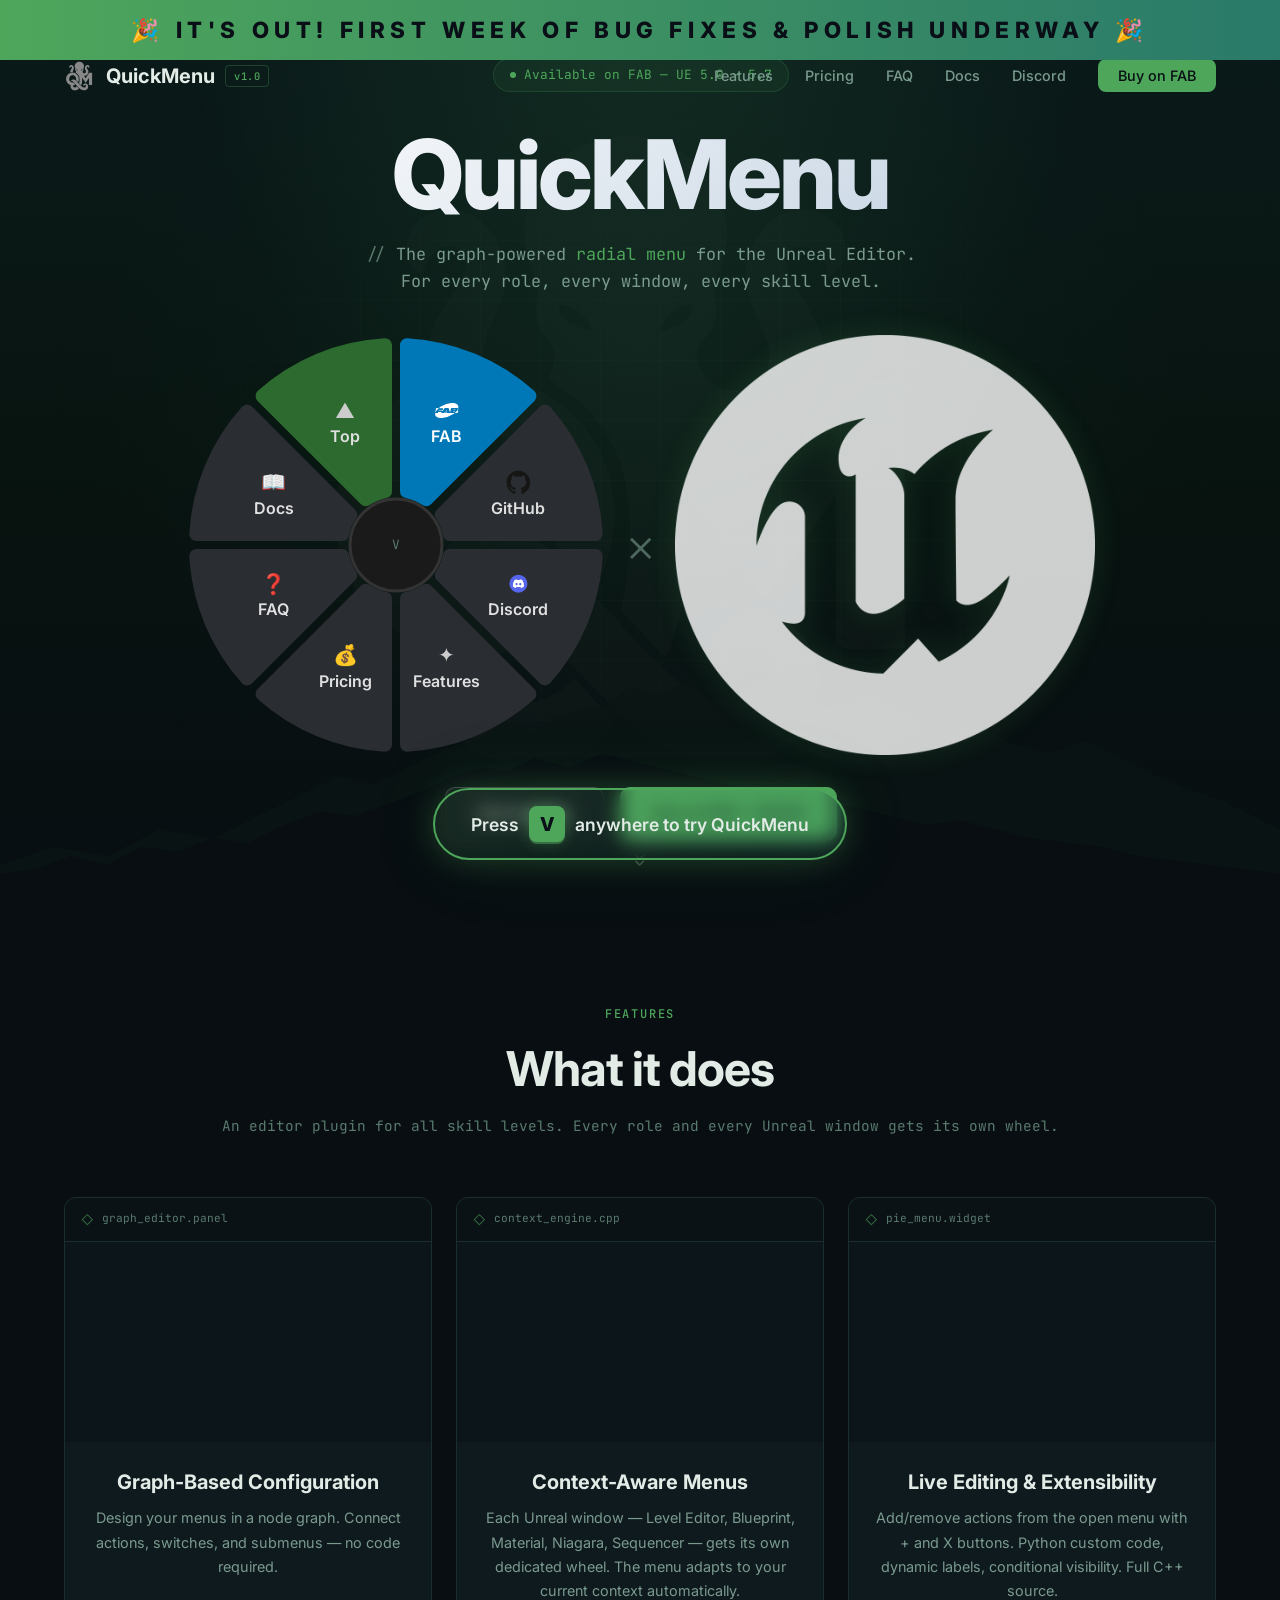
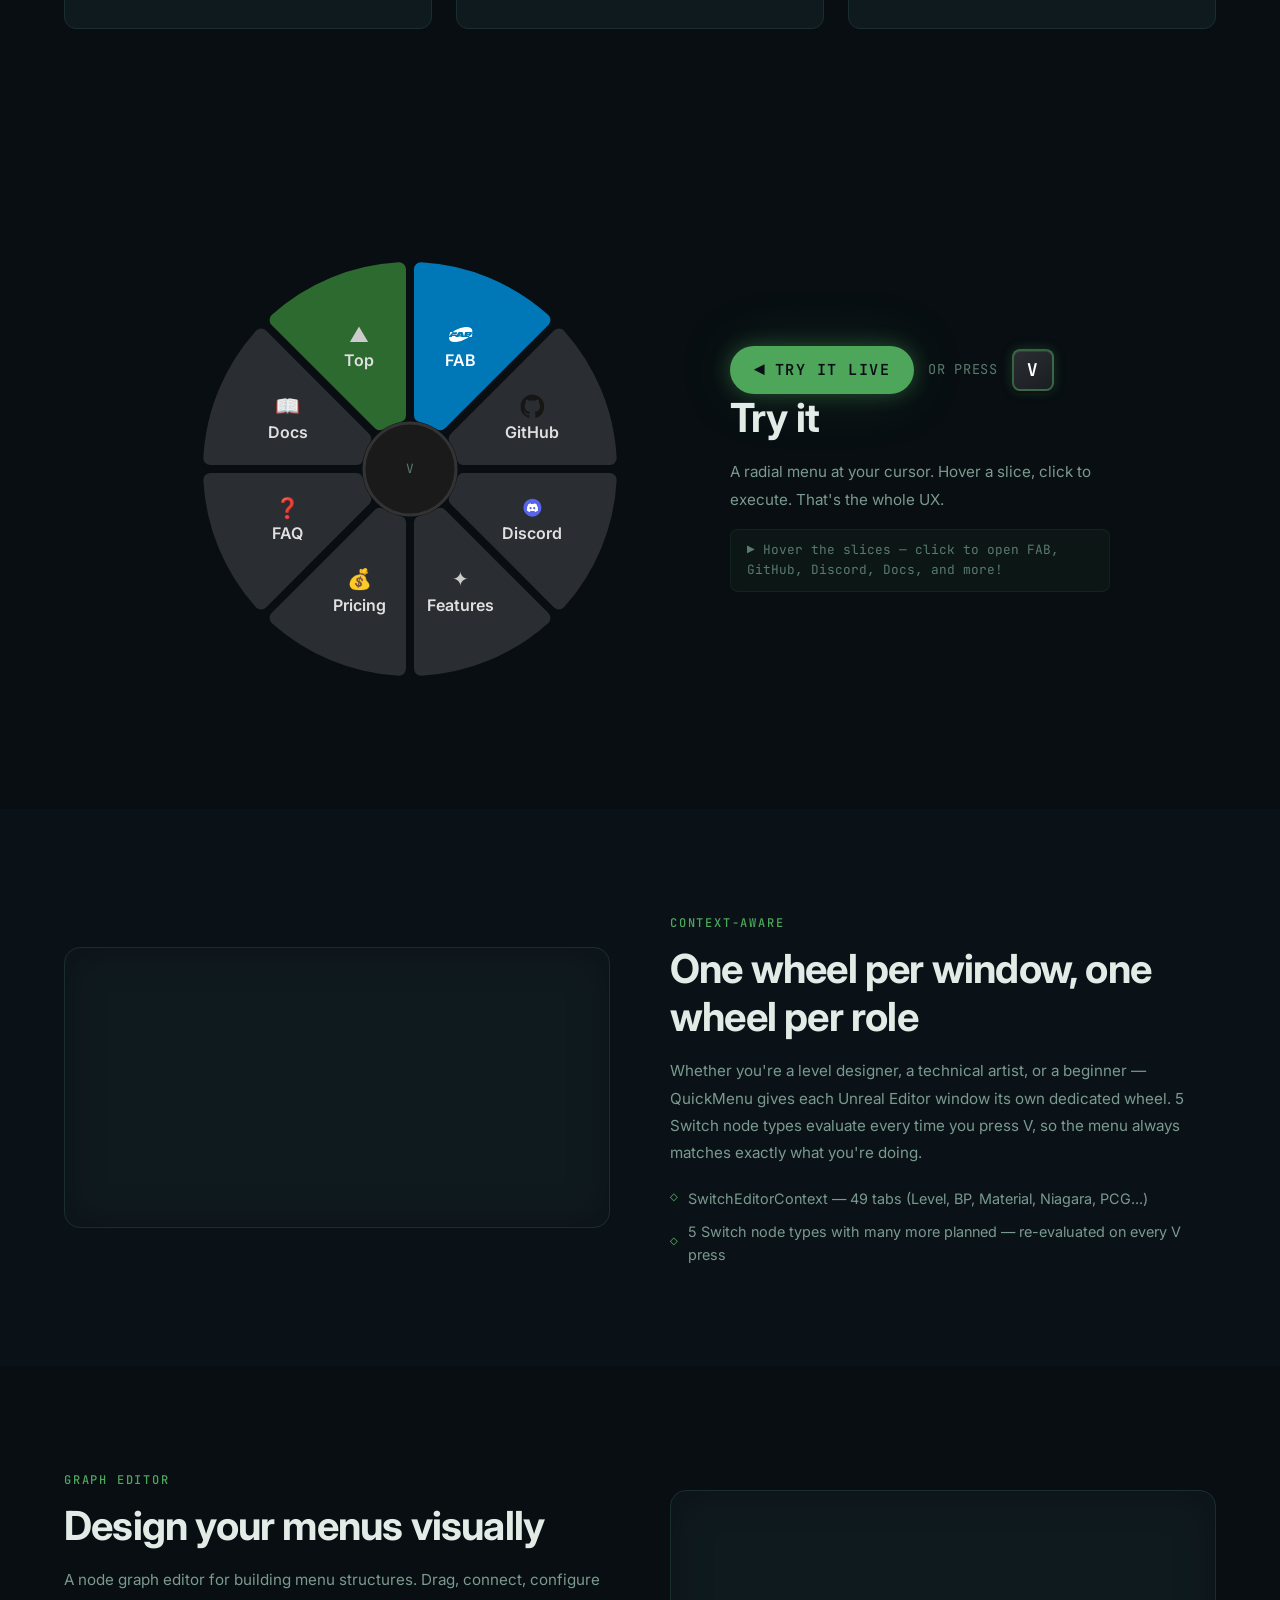
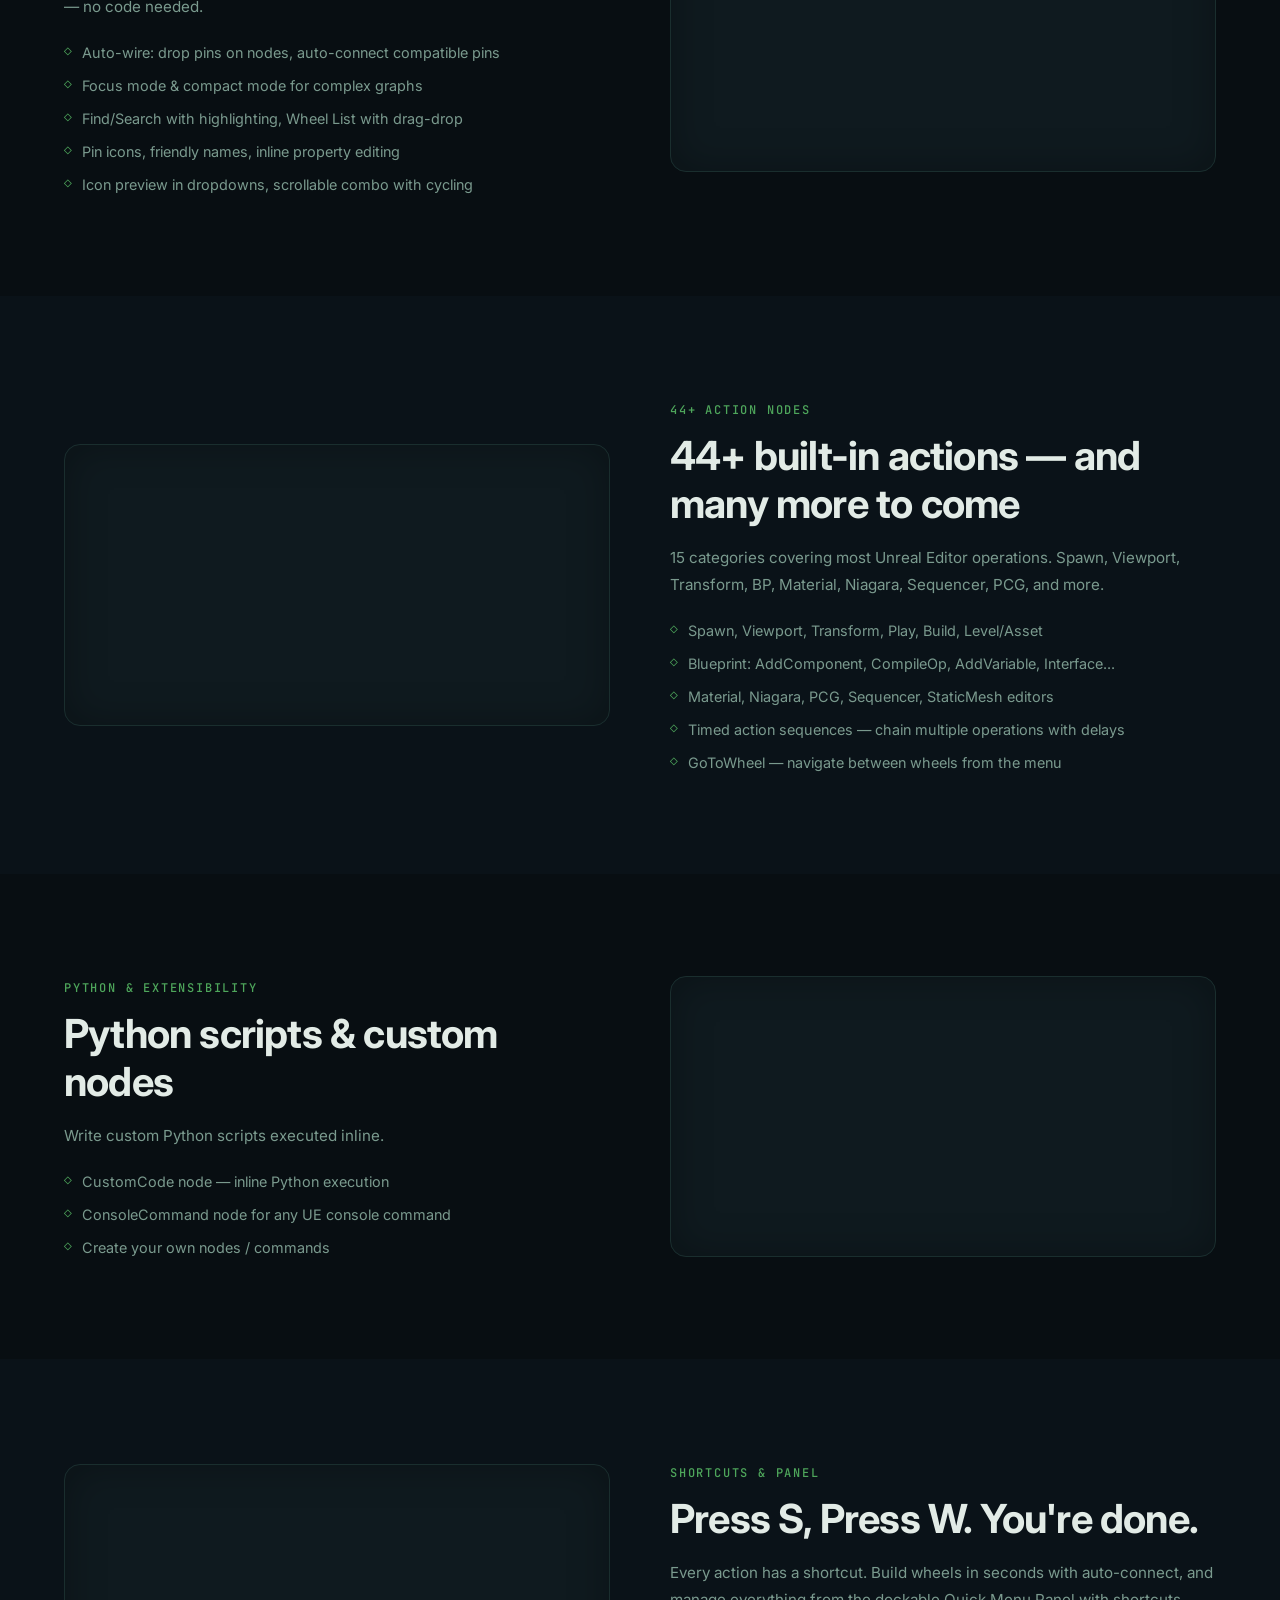
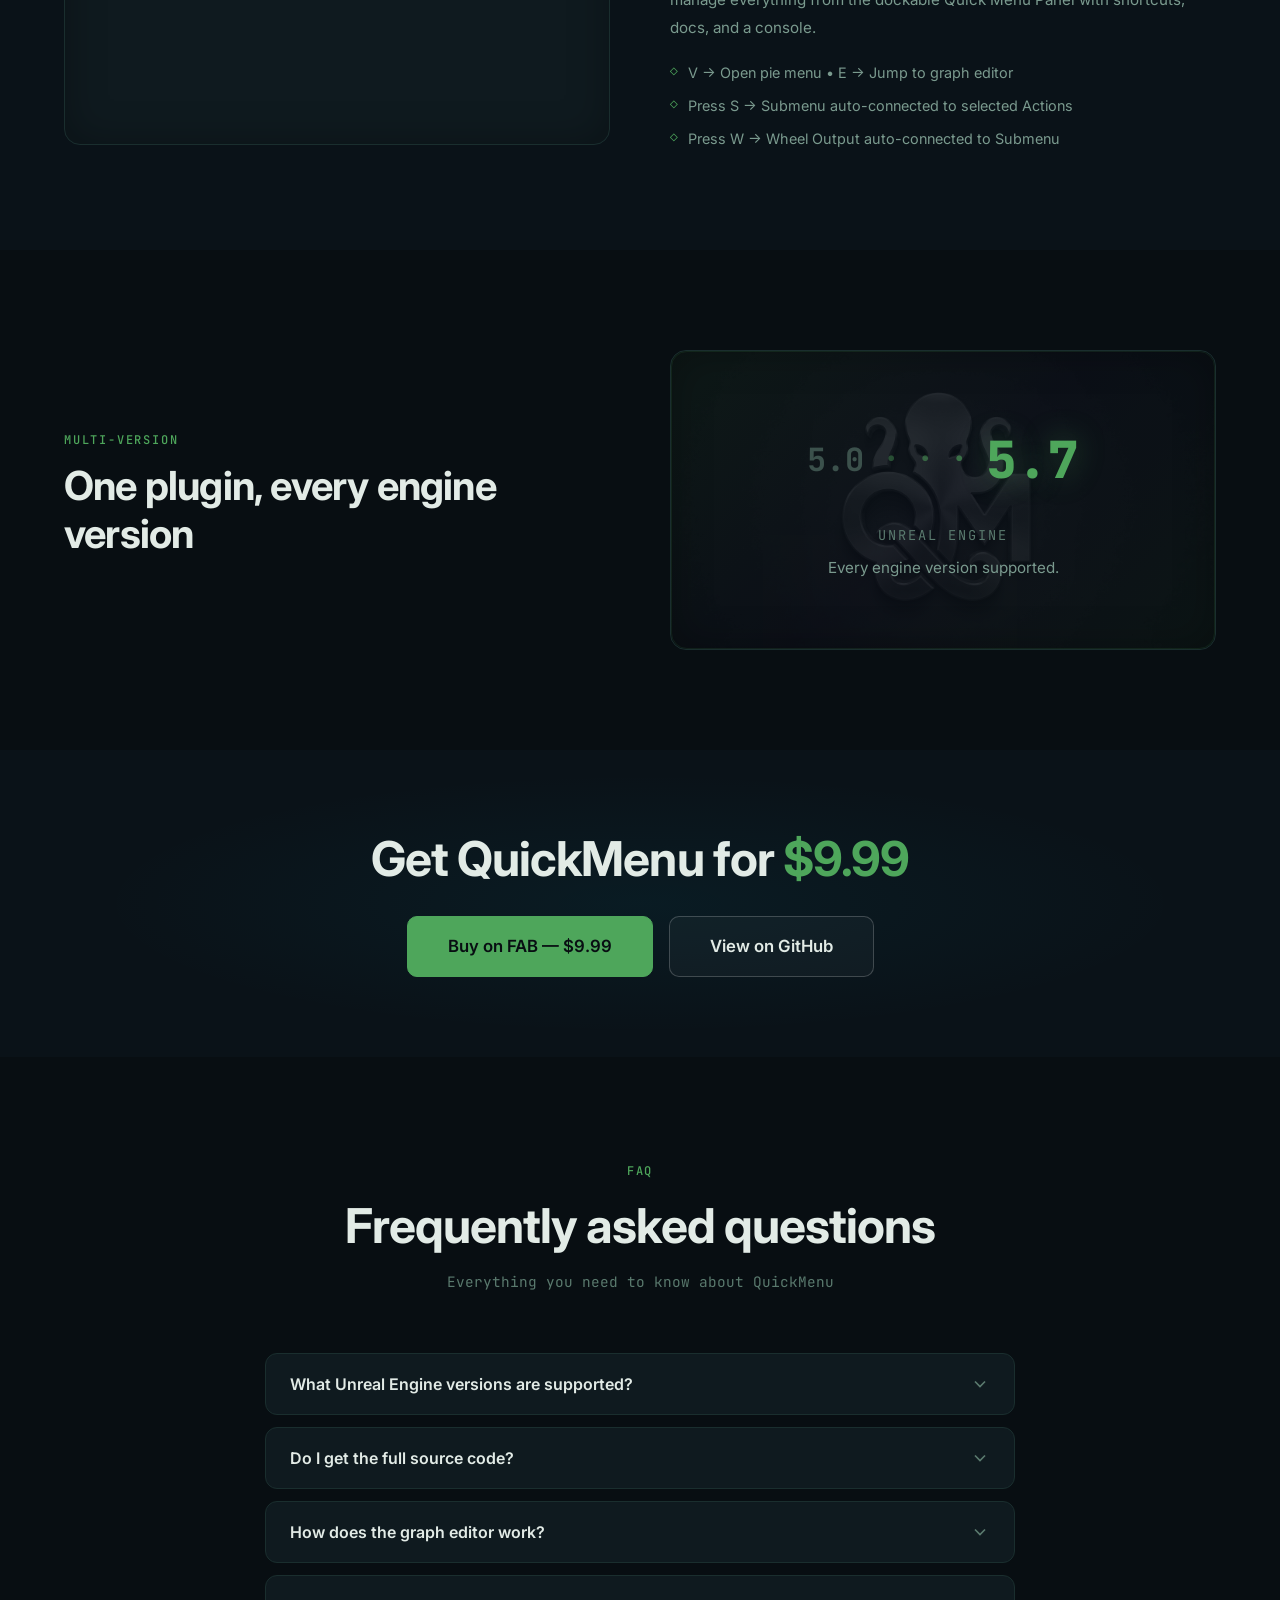
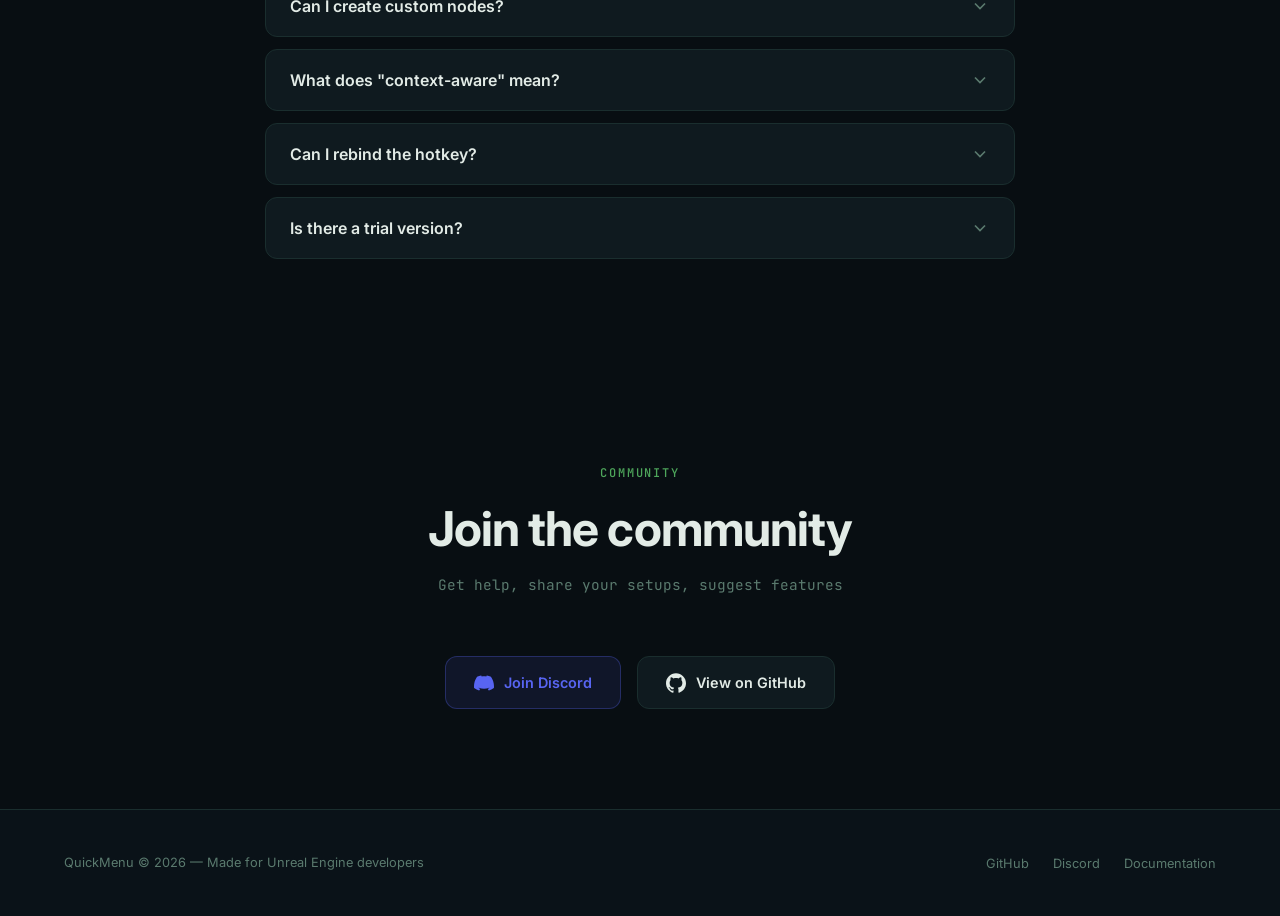
==== commit d3ed2c22: "Update banner: announce release and first week of bug fixes Co-Authored-By: Claude Opus 4.6 (1M cont" ====
--- a/index.html
+++ b/index.html
@@ -1323,10 +1323,10 @@
 <div class="qm-hint" id="qmHint">Press <span class="v-key">V</span> anywhere to try QuickMenu</div>
 
 <!-- ======================================
-     SOON AVAILABLE BANNER
+     RELEASE BANNER
      ====================================== -->
 <div class="soon-banner">
-  <span>&#9733; Soon Available &#9733;</span>
+  <span>&#127881; It's OUT! First week of bug fixes & polish underway &#127881;</span>
 </div>
 
 <!-- ======================================
@@ -1878,7 +1878,7 @@
   let themeIdx = 0;
 
   const slices = [
-    { label: 'FAB',       icon: 'images/FAB.svg', type: 'active', action: 'https://fab.com' },
+    { label: 'FAB',       icon: 'images/FAB.svg', type: 'active', action: 'https://www.fab.com/listings/885143e3-d6ec-4c71-b9f1-32aed3bf60c8'},
     { label: 'GitHub',    icon: 'images/Github.svg',  type: '',       action: 'https://github.com/Bassounet/QuickMenu-Plugin' },
     { label: 'Discord',   icon: 'images/Discord.svg', type: '',       action: 'https://discord.gg/YYc2v8k5BA' },
     { label: 'Features',  icon: '✦',  type: '',       action: 'scroll-features' },
@@ -2023,7 +2023,7 @@
 
   const heroCenter = wrapper.querySelector('.wheel-center');
   const slices = [
-    { label: 'FAB',       icon: 'images/FAB.svg', type: 'active', action: 'https://fab.com' },
+    { label: 'FAB',       icon: 'images/FAB.svg', type: 'active', action: 'https://www.fab.com/listings/885143e3-d6ec-4c71-b9f1-32aed3bf60c8'},
     { label: 'GitHub',    icon: 'images/Github.svg',  type: '',       action: 'https://github.com/Bassounet/QuickMenu-Plugin' },
     { label: 'Discord',   icon: 'images/Discord.svg', type: '',       action: 'https://discord.gg/YYc2v8k5BA' },
     { label: 'Features',  icon: '✦',  type: '',       action: 'scroll-features' },
@@ -2204,7 +2204,7 @@
     wheelBuilt = true;
 
     const slices = [
-      { label: 'FAB',       icon: 'images/FAB.svg', type: 'active', action: 'https://fab.com' },
+      { label: 'FAB',       icon: 'images/FAB.svg', type: 'active', action: 'https://www.fab.com/listings/885143e3-d6ec-4c71-b9f1-32aed3bf60c8'},
       { label: 'GitHub',    icon: 'images/Github.svg',  type: '',       action: 'https://github.com/Bassounet/QuickMenu-Plugin' },
       { label: 'Discord',   icon: 'images/Discord.svg', type: '',       action: 'https://discord.gg/YYc2v8k5BA' },
       { label: 'Features',  icon: '✦',  type: '',       action: 'scroll-features' },
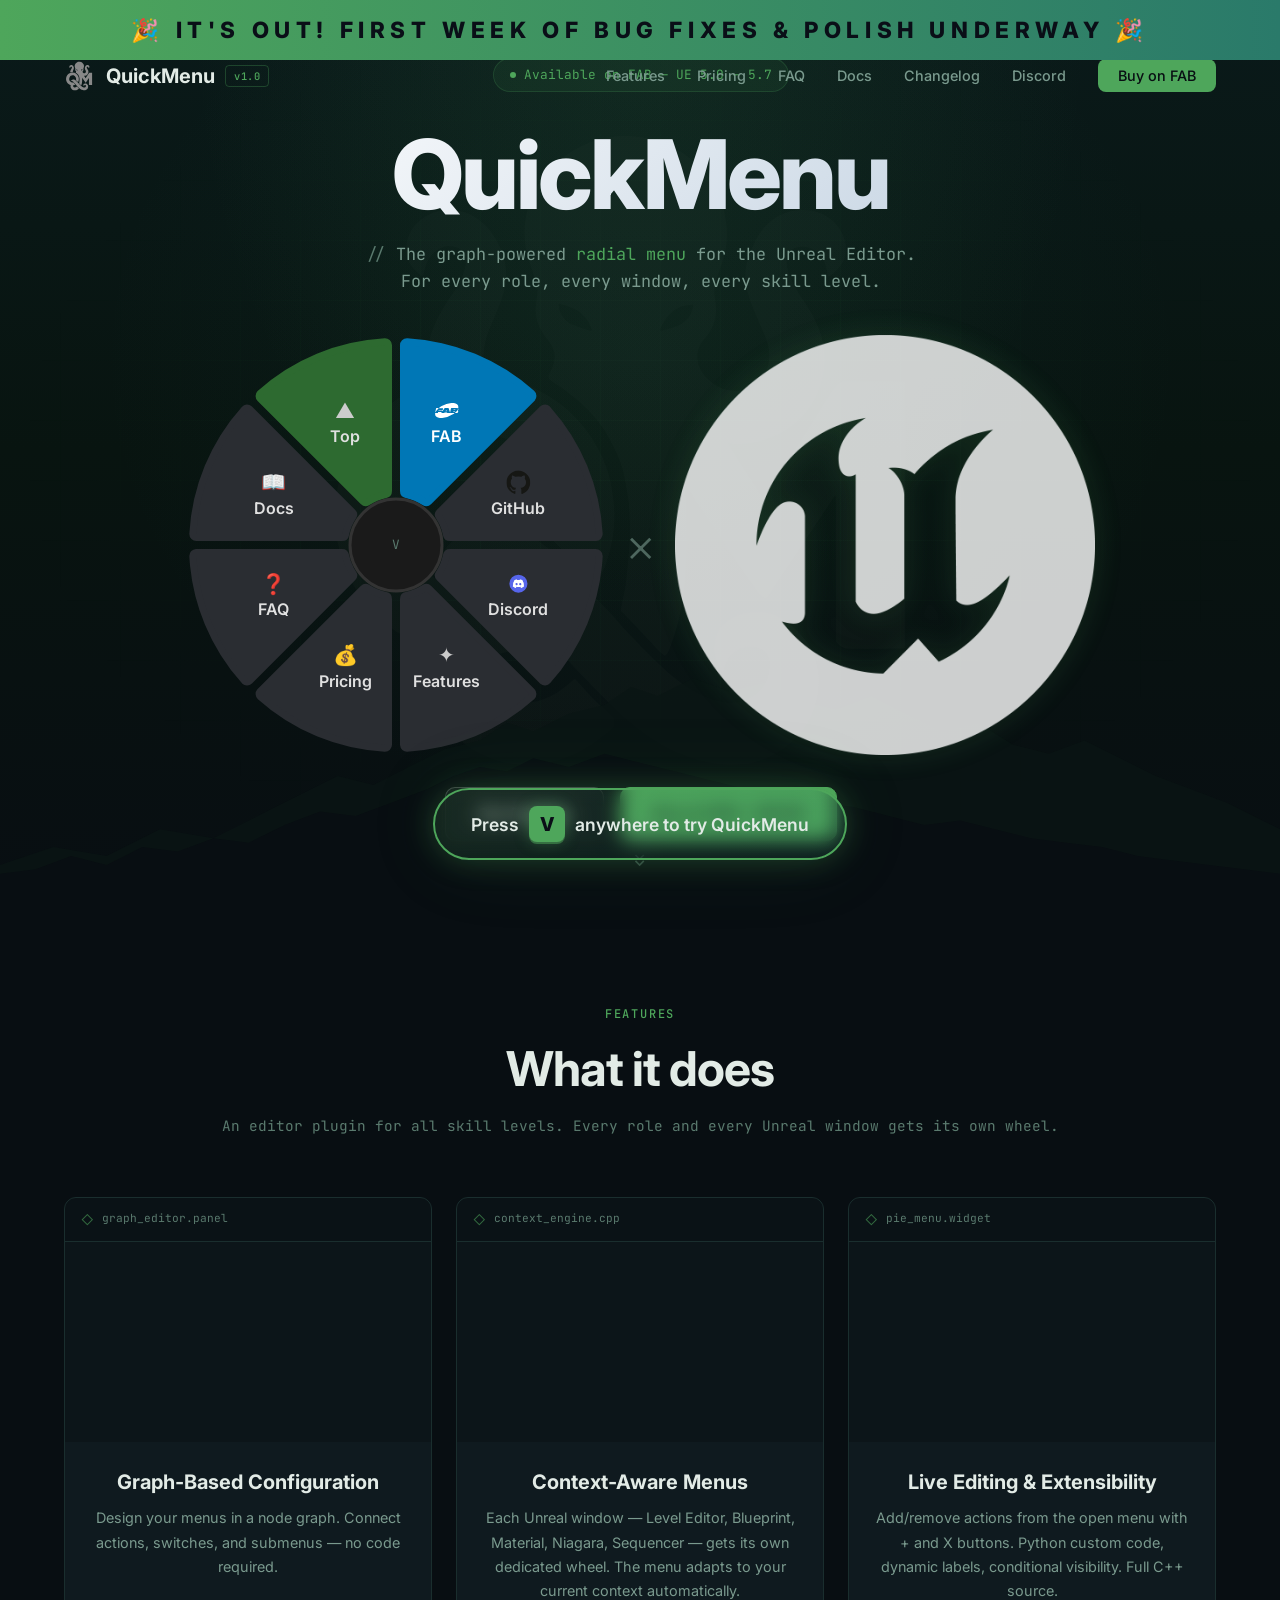
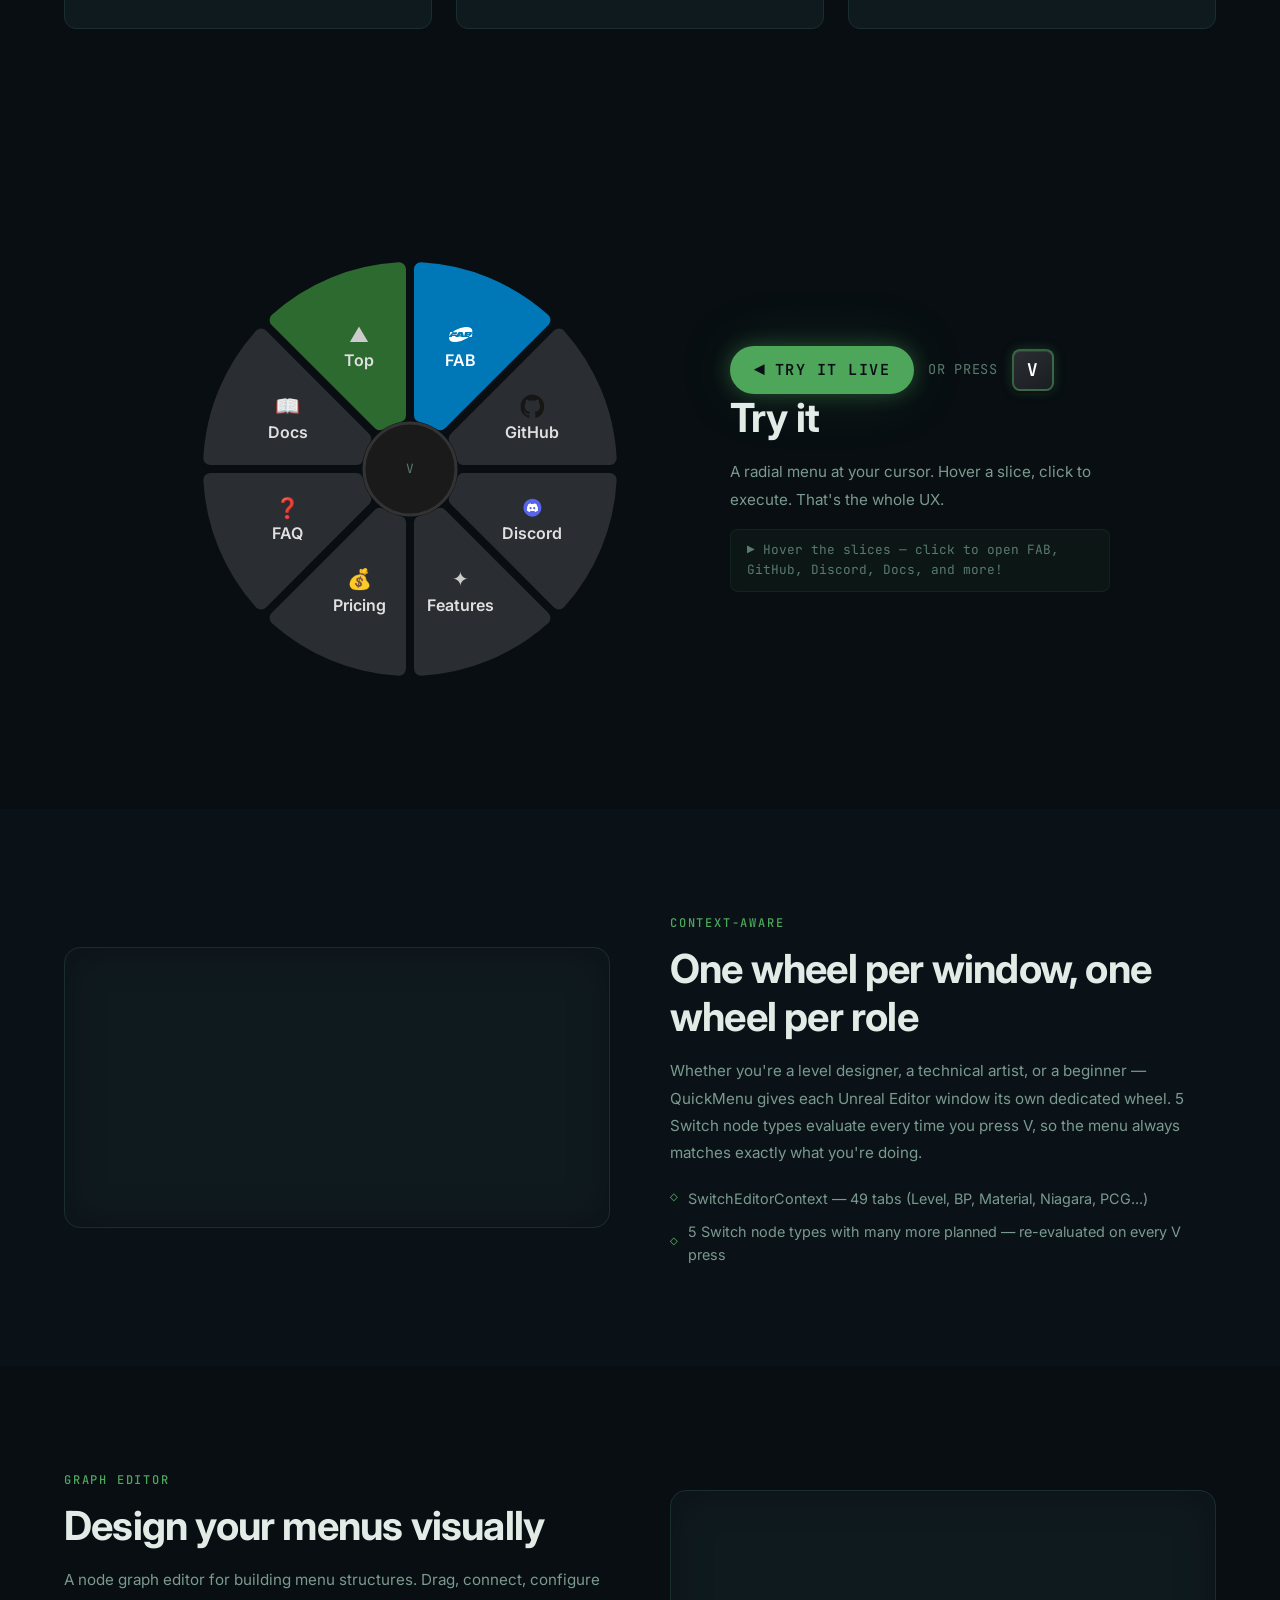
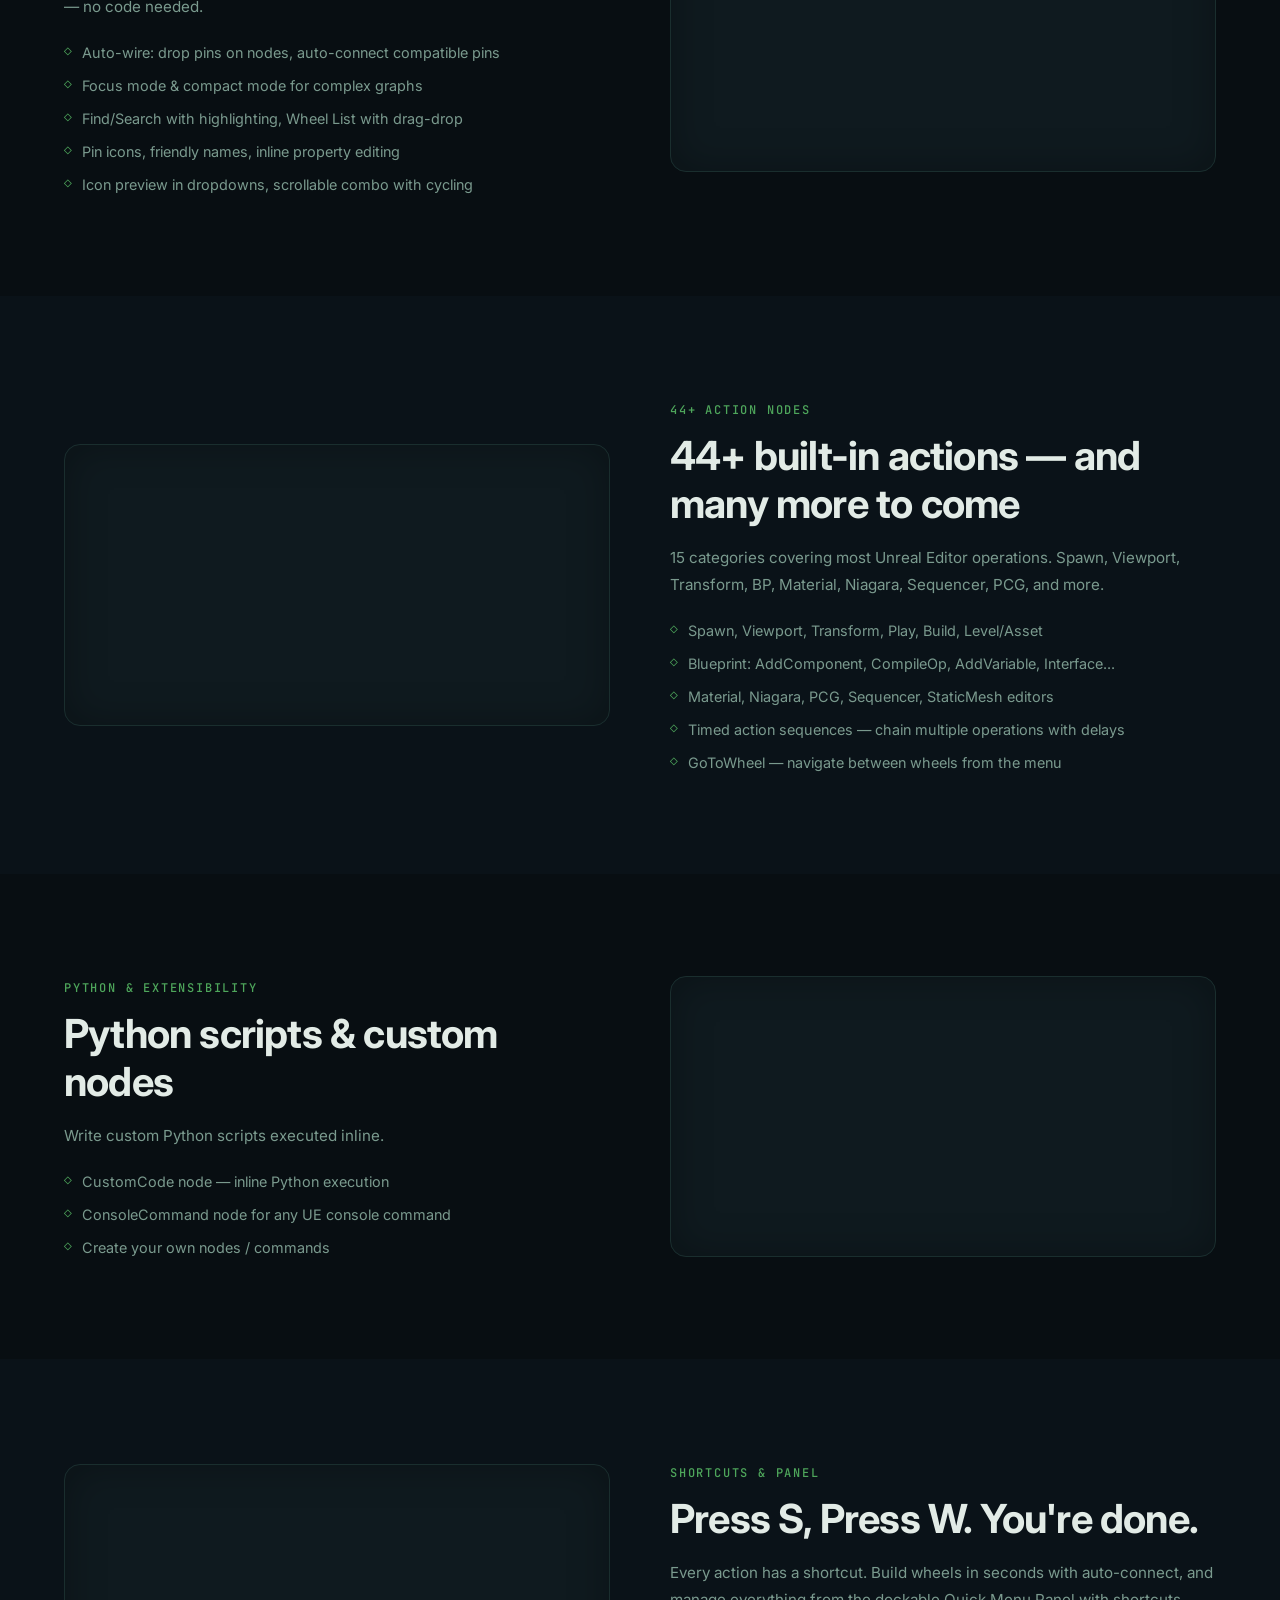
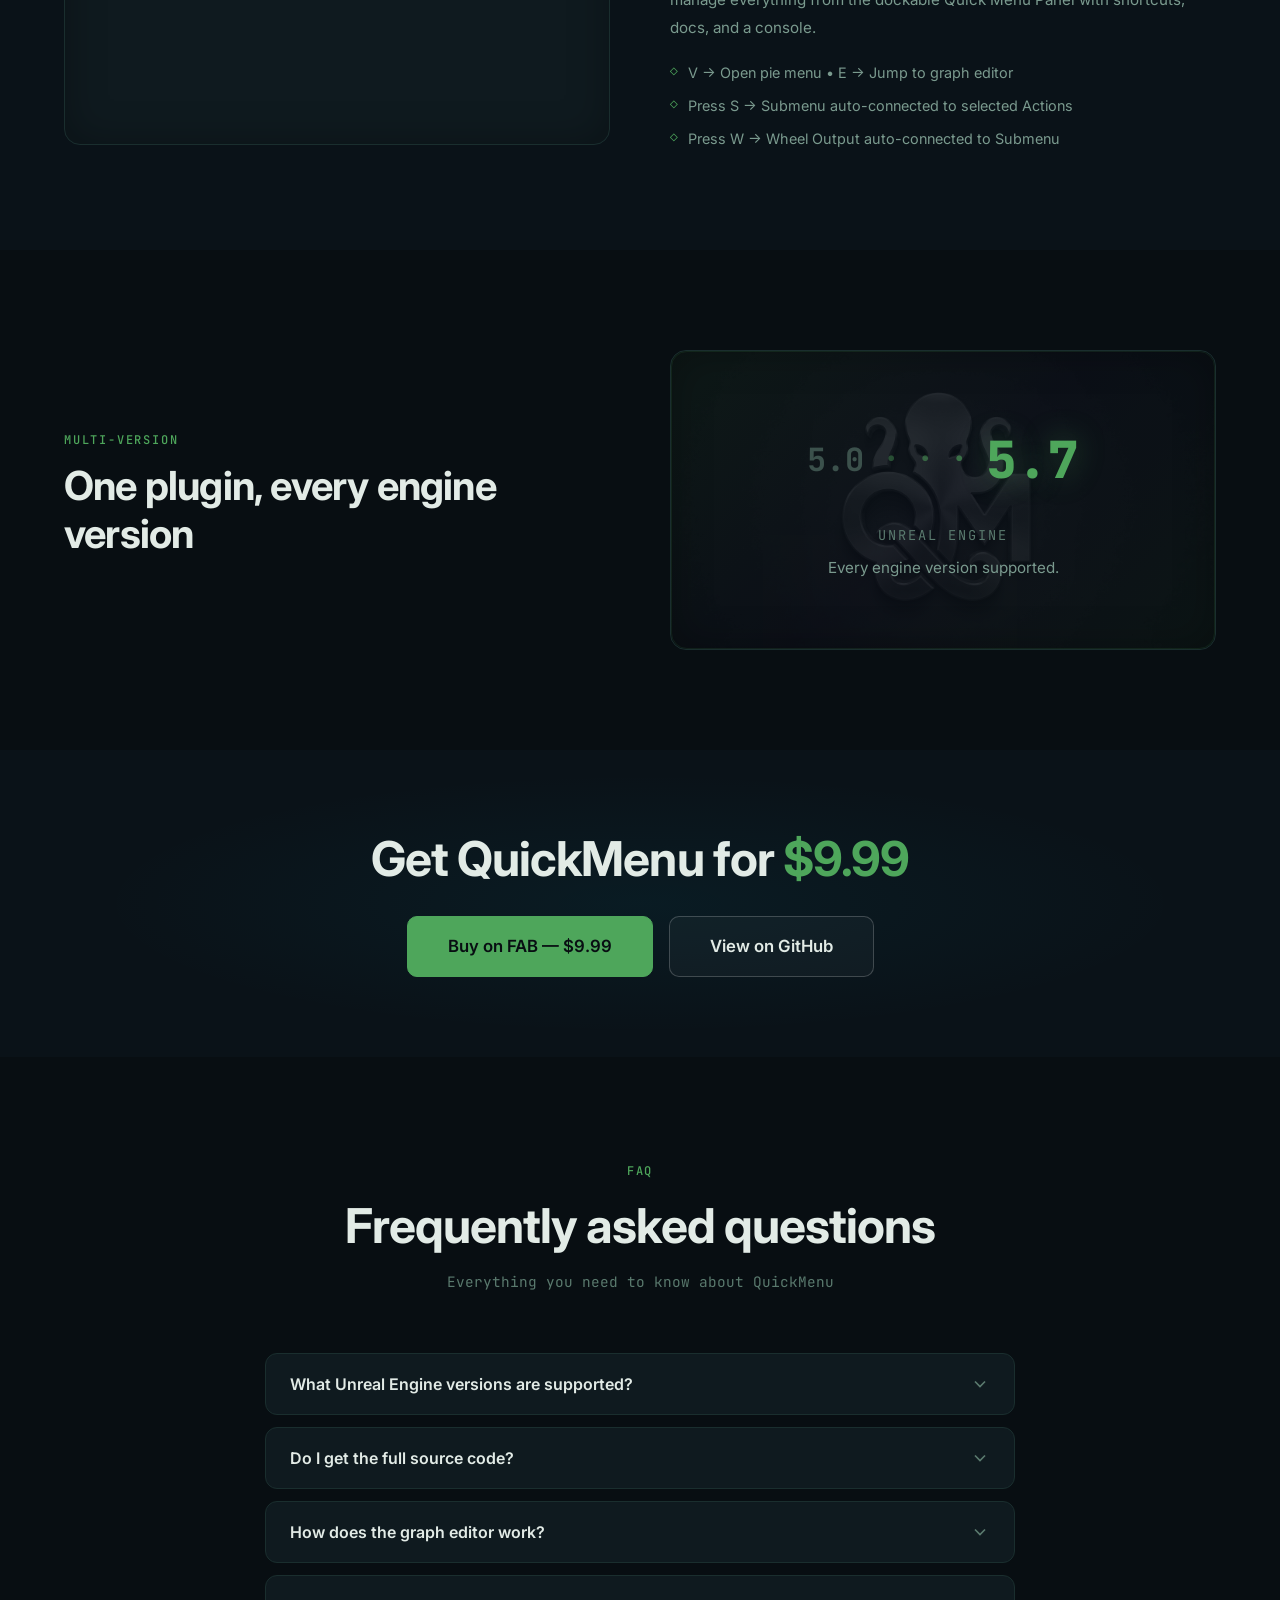
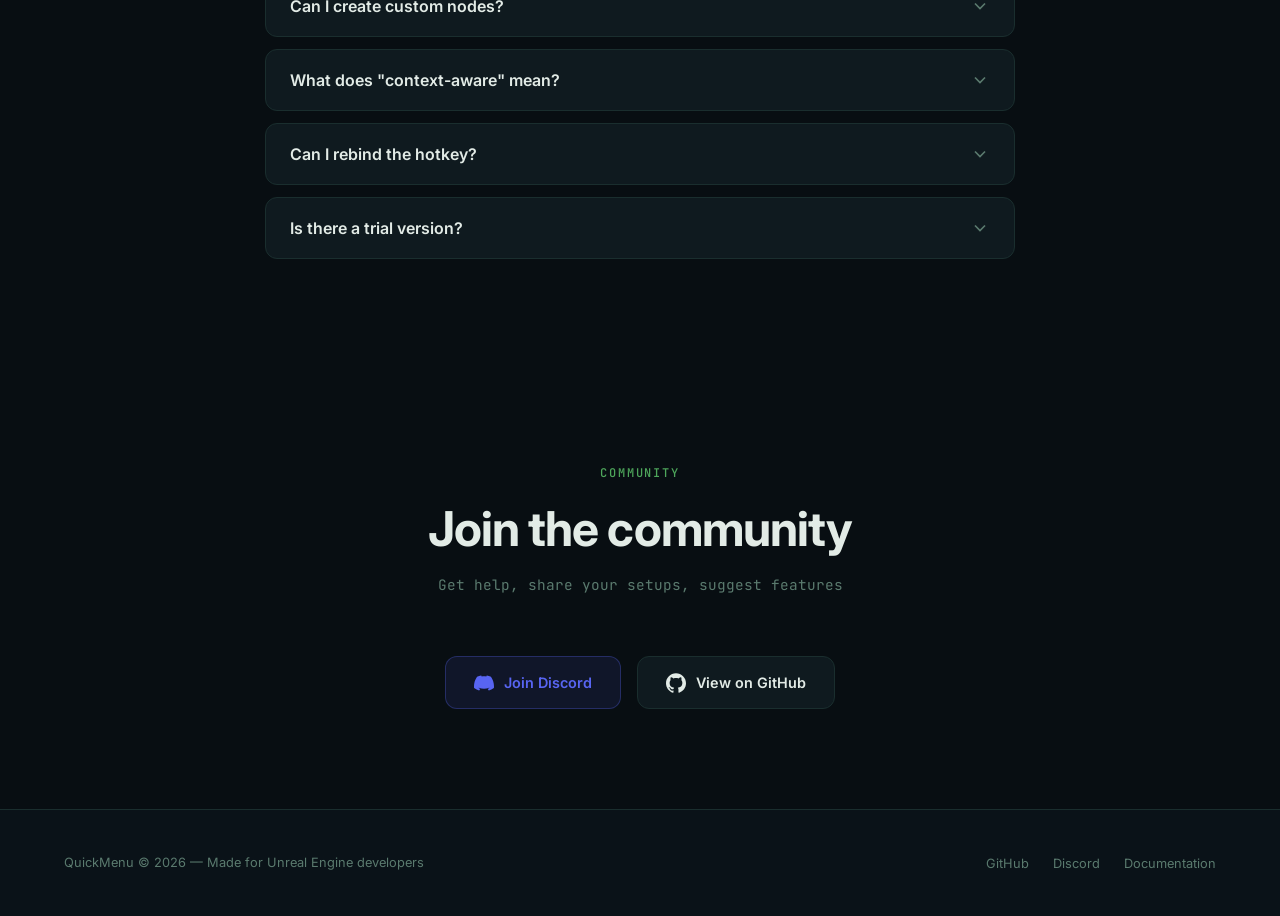
==== commit 5b0494d3: "Add Changelog link to navbar Co-Authored-By: Claude Opus 4.6 (1M context) <noreply@anthropic.com>" ====
--- a/index.html
+++ b/index.html
@@ -1347,8 +1347,9 @@
       <li><a href="#pricing">Pricing</a></li>
       <li><a href="#faq">FAQ</a></li>
       <li><a href="https://docs.quickmenuplugin.com" target="_blank">Docs</a></li>
+      <li><a href="https://docs.quickmenuplugin.com/changelog/" target="_blank">Changelog</a></li>
       <li><a href="https://discord.gg/YYc2v8k5BA" target="_blank">Discord</a></li>
-      <li><a href="#pricing" class="btn-nav">Buy on FAB</a></li>
+      <li><a href="https://www.fab.com/listings/885143e3-d6ec-4c71-b9f1-32aed3bf60c8" target="_blank" class="btn-nav">Buy on FAB</a></li>
     </ul>
   </div>
 </nav>
@@ -1383,7 +1384,7 @@
     </div>
     <div class="hero-buttons">
       <a href="#features" class="btn-ghost">See features</a>
-      <a href="#pricing" class="btn-primary">Buy on FAB — $9.99</a>
+      <a href="https://www.fab.com/listings/885143e3-d6ec-4c71-b9f1-32aed3bf60c8" target="_blank" class="btn-primary">Buy on FAB — $9.99</a>
     </div>
   </div>
 
@@ -1665,7 +1666,7 @@
   <div class="container" style="text-align:center;">
     <h2 class="section-title fade-in">Get QuickMenu for <span style="color:var(--cyan);">$9.99</span></h2>
     <div class="fade-in" style="display:flex; gap:16px; justify-content:center; margin-top:28px; flex-wrap:wrap;">
-      <a href="#" class="btn-primary" style="font-size:1.05rem; padding:16px 40px;">Buy on FAB &mdash; $9.99</a>
+      <a href="https://www.fab.com/listings/885143e3-d6ec-4c71-b9f1-32aed3bf60c8" target="_blank" class="btn-primary" style="font-size:1.05rem; padding:16px 40px;">Buy on FAB &mdash; $9.99</a>
       <a href="https://github.com/Bassounet/QuickMenu-Plugin" target="_blank" class="btn-ghost" style="font-size:1.05rem; padding:16px 40px;">View on GitHub</a>
     </div>
   </div>
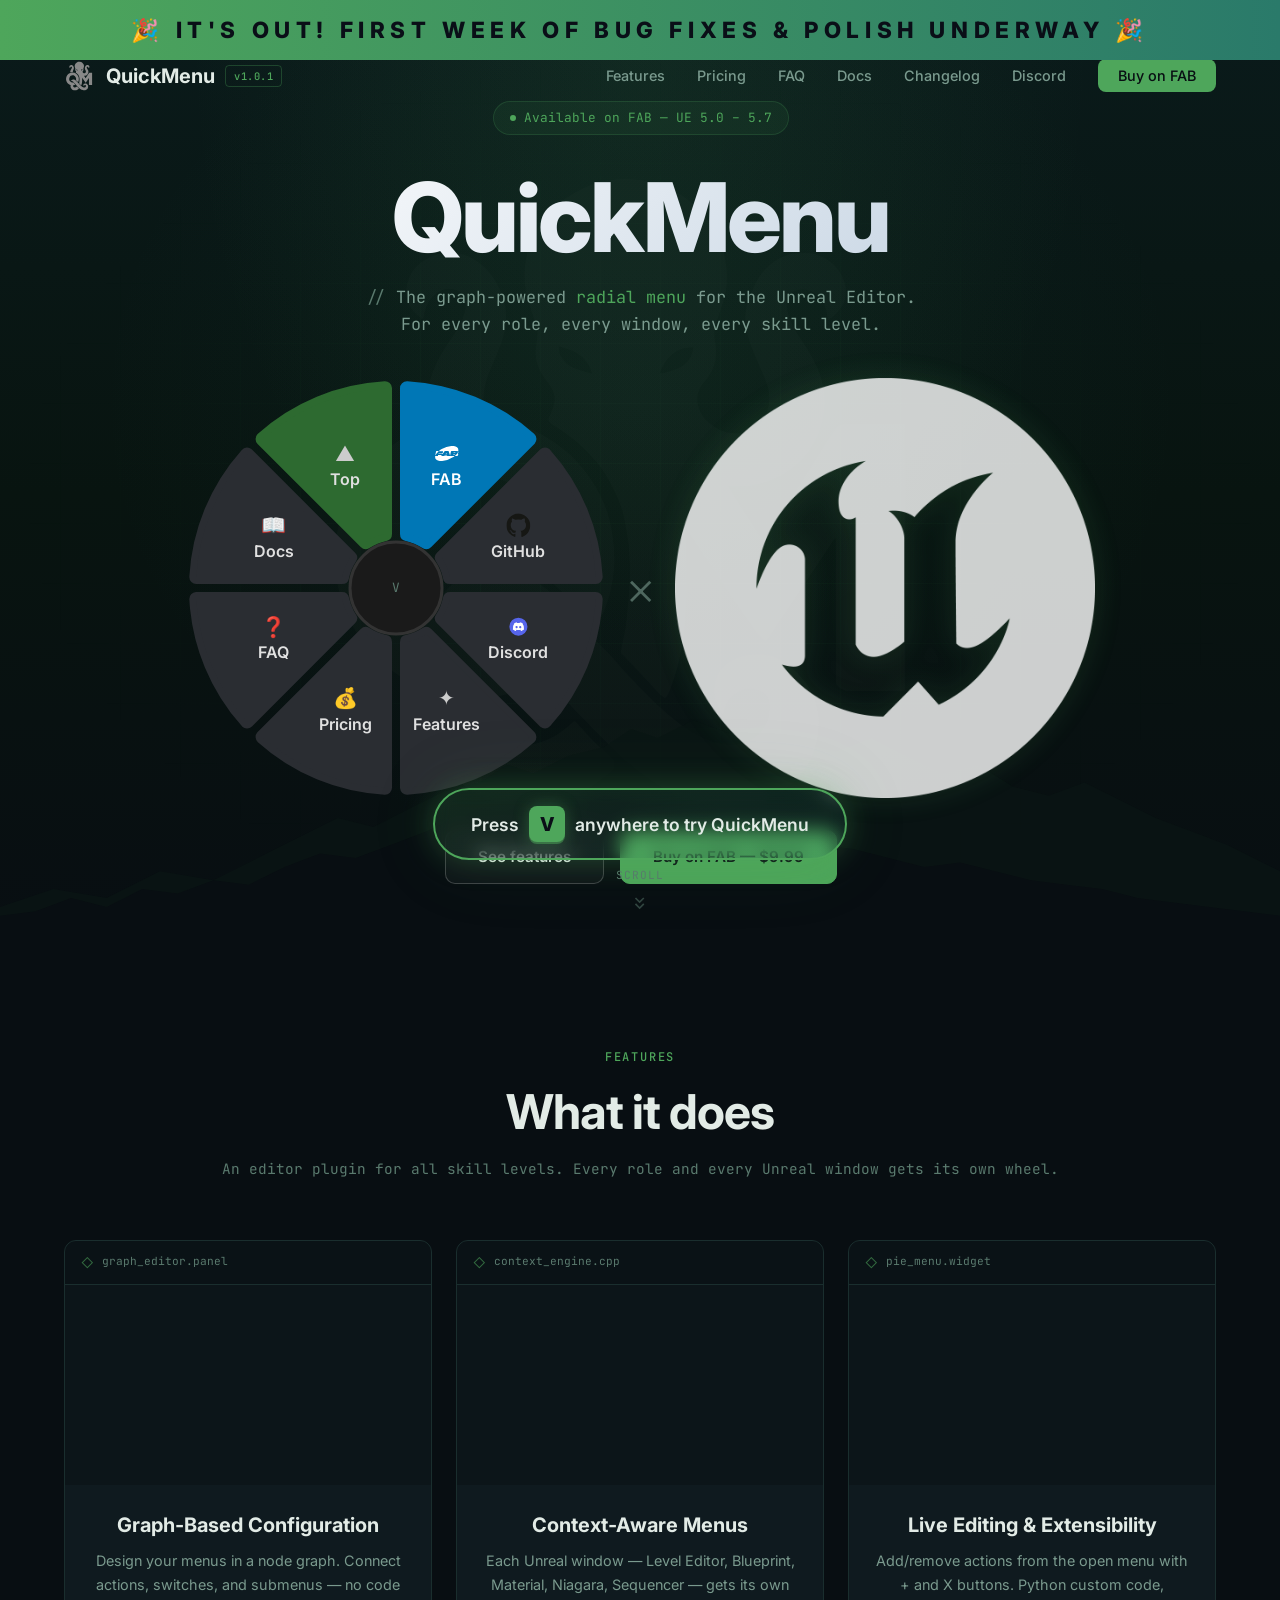
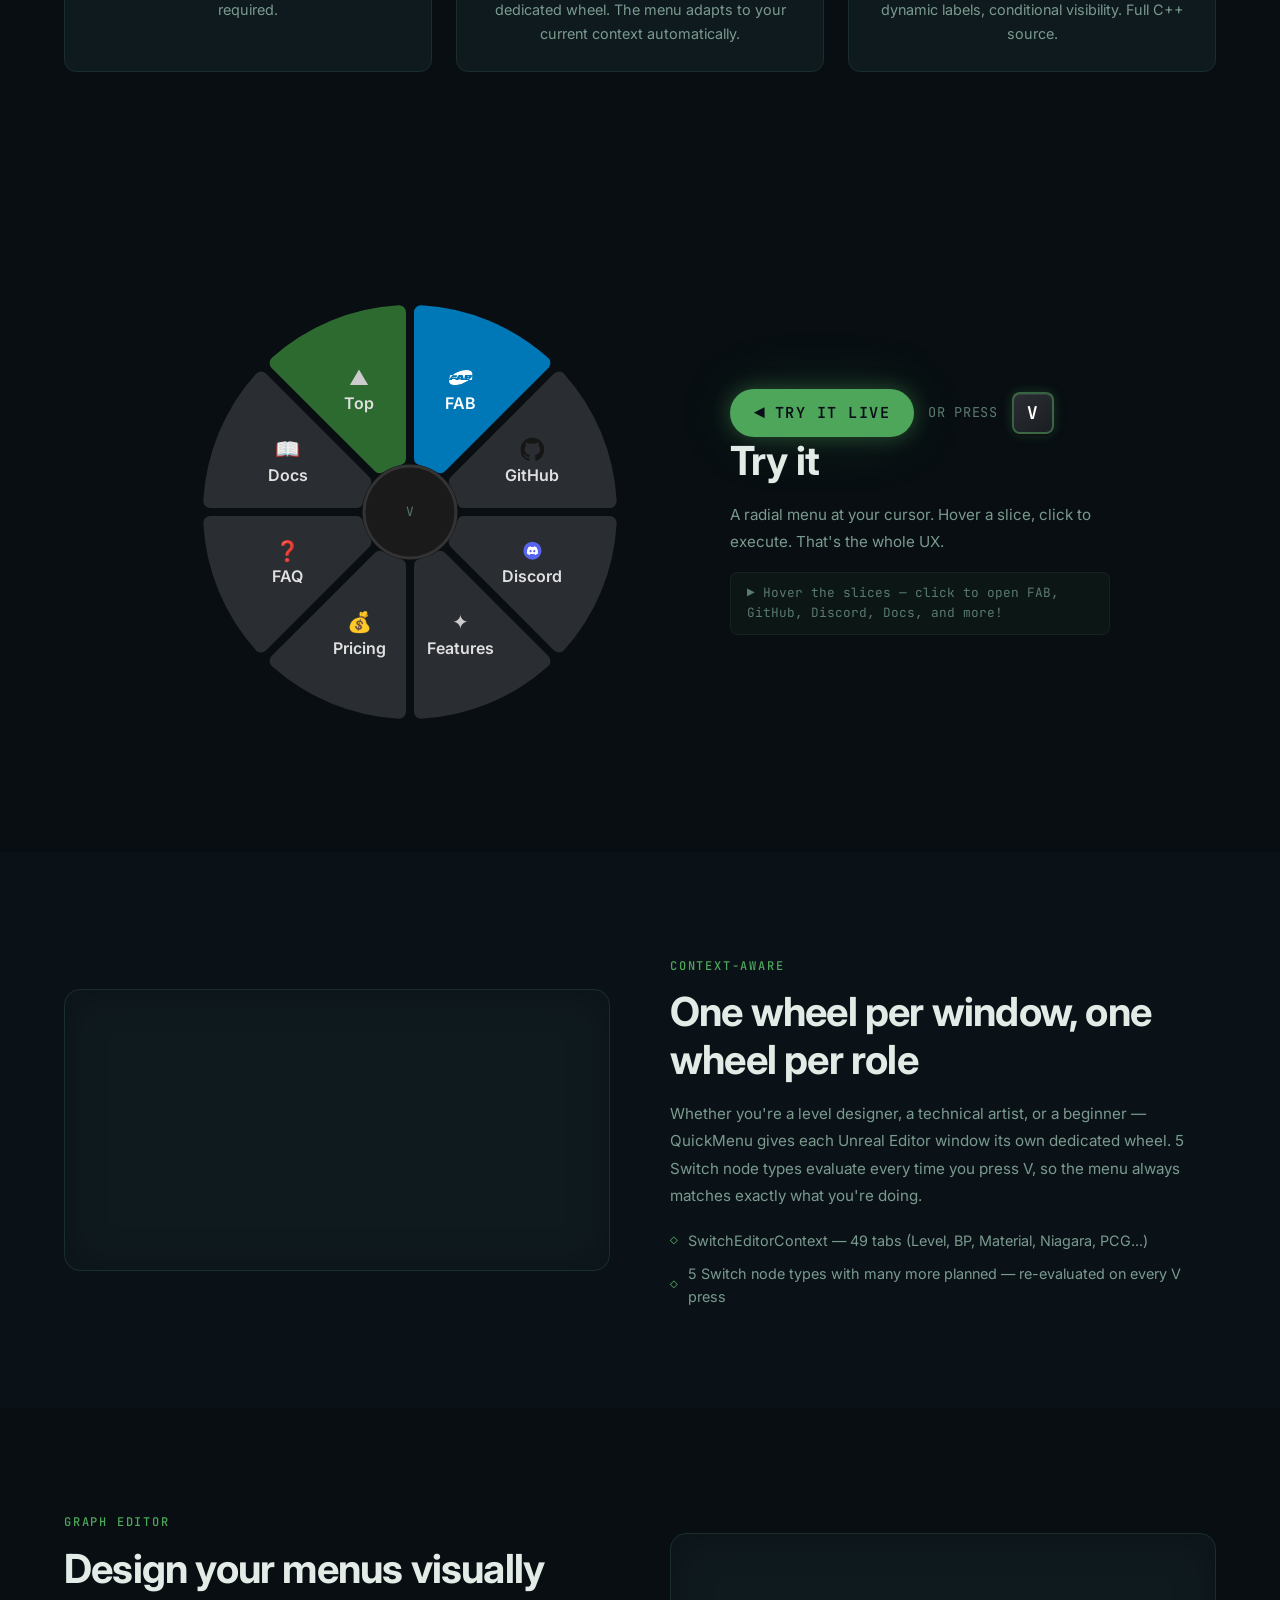
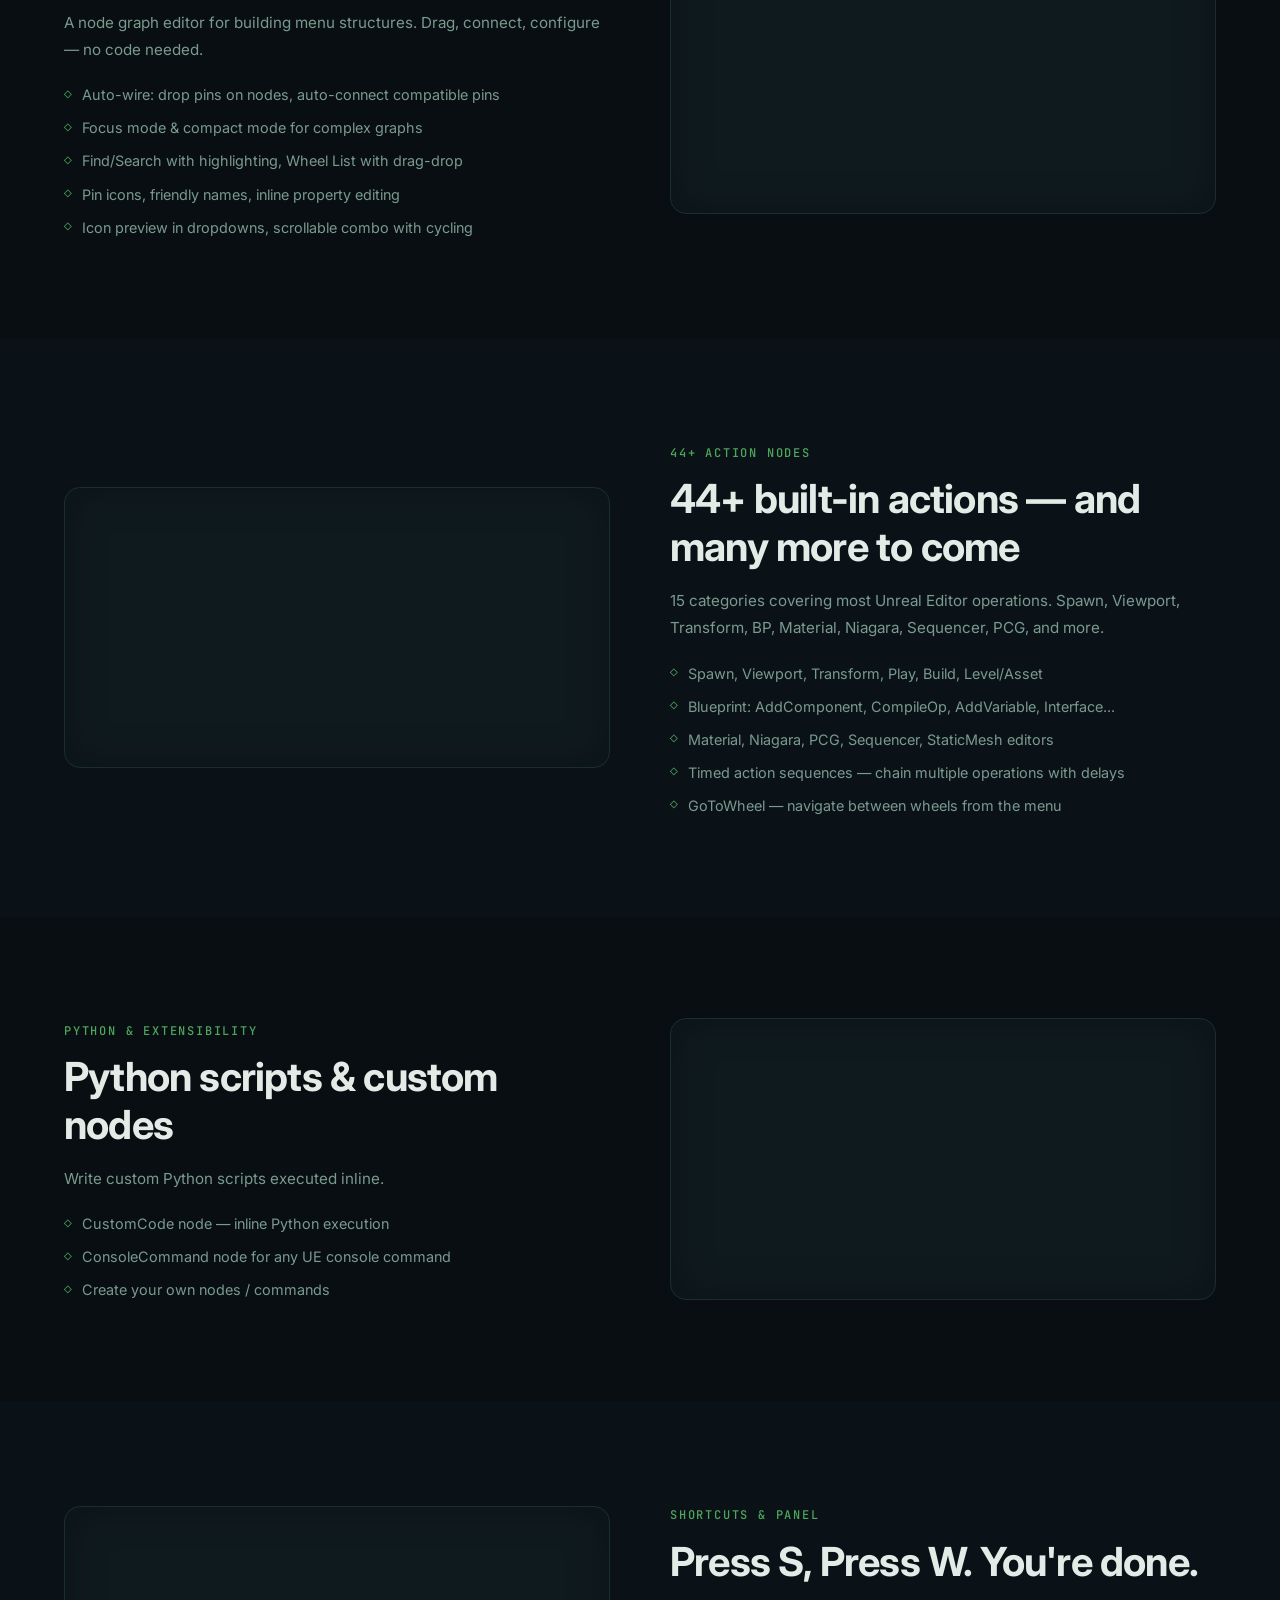
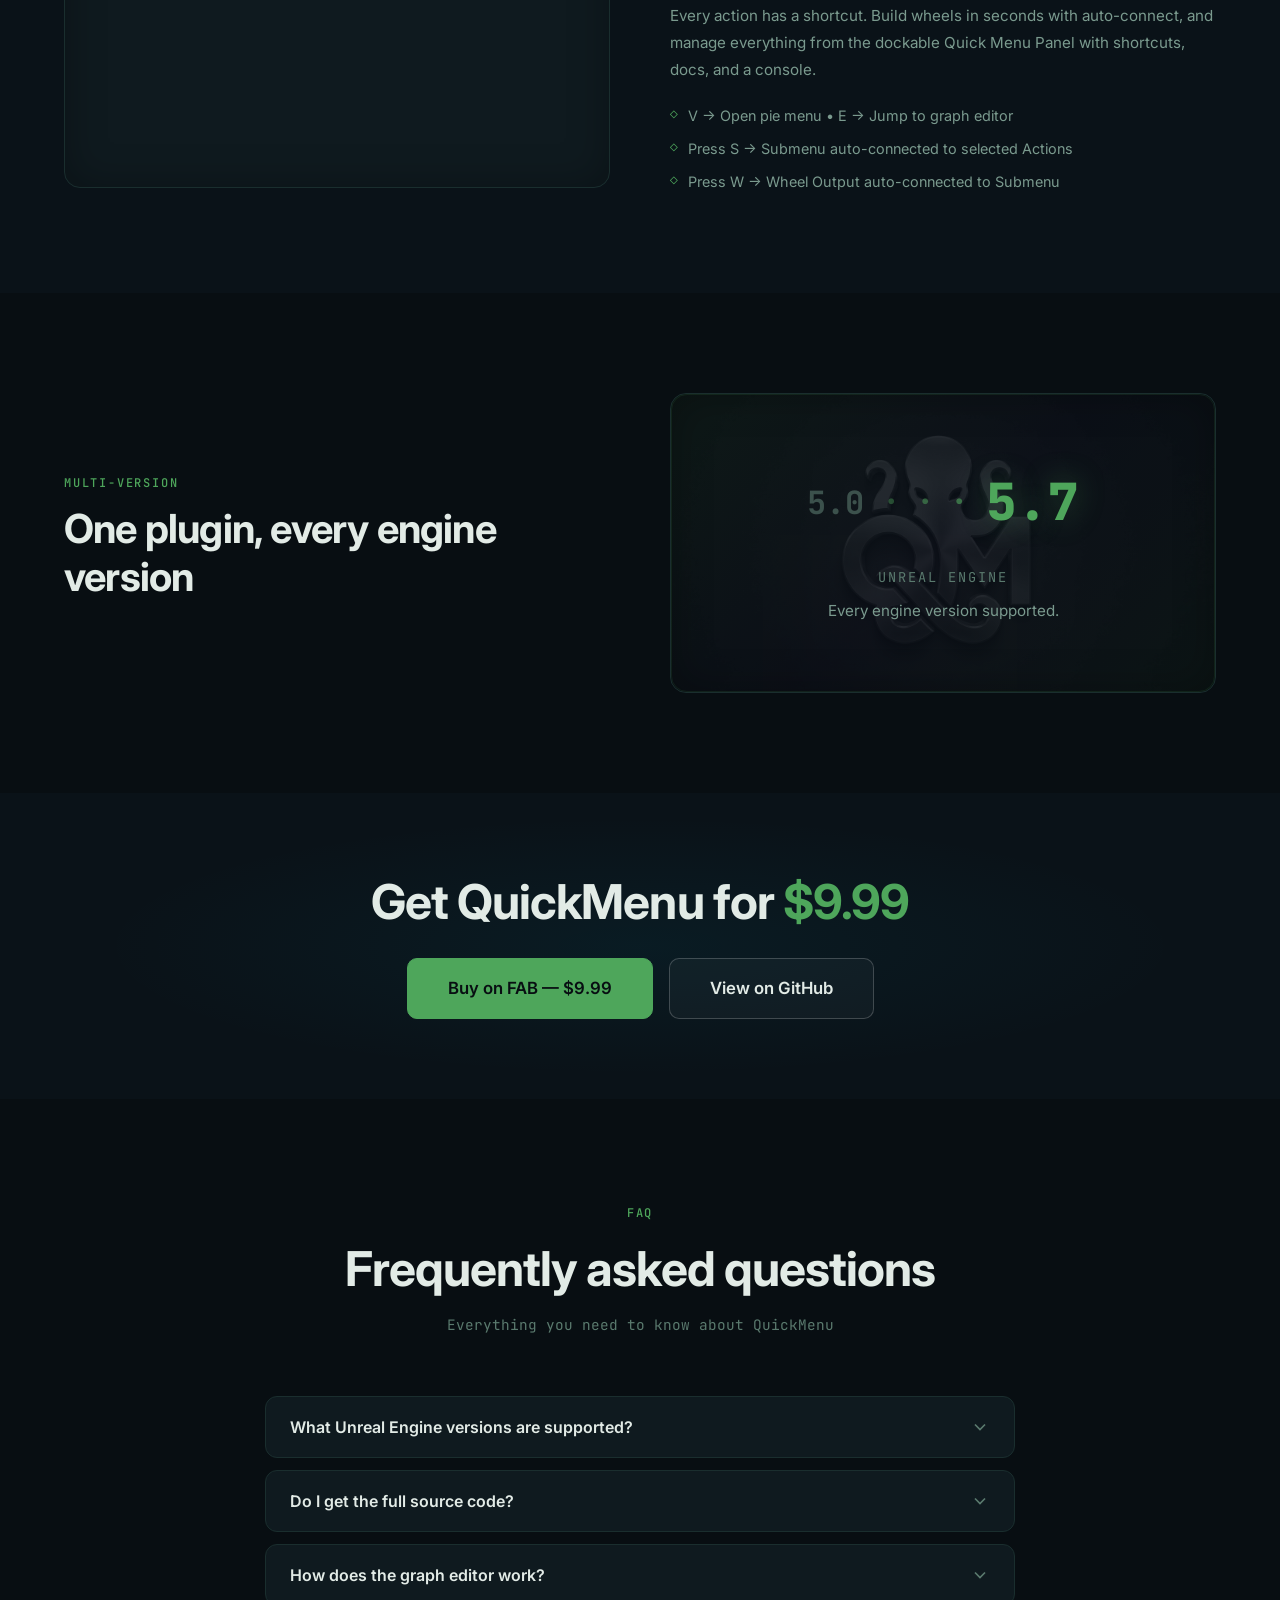
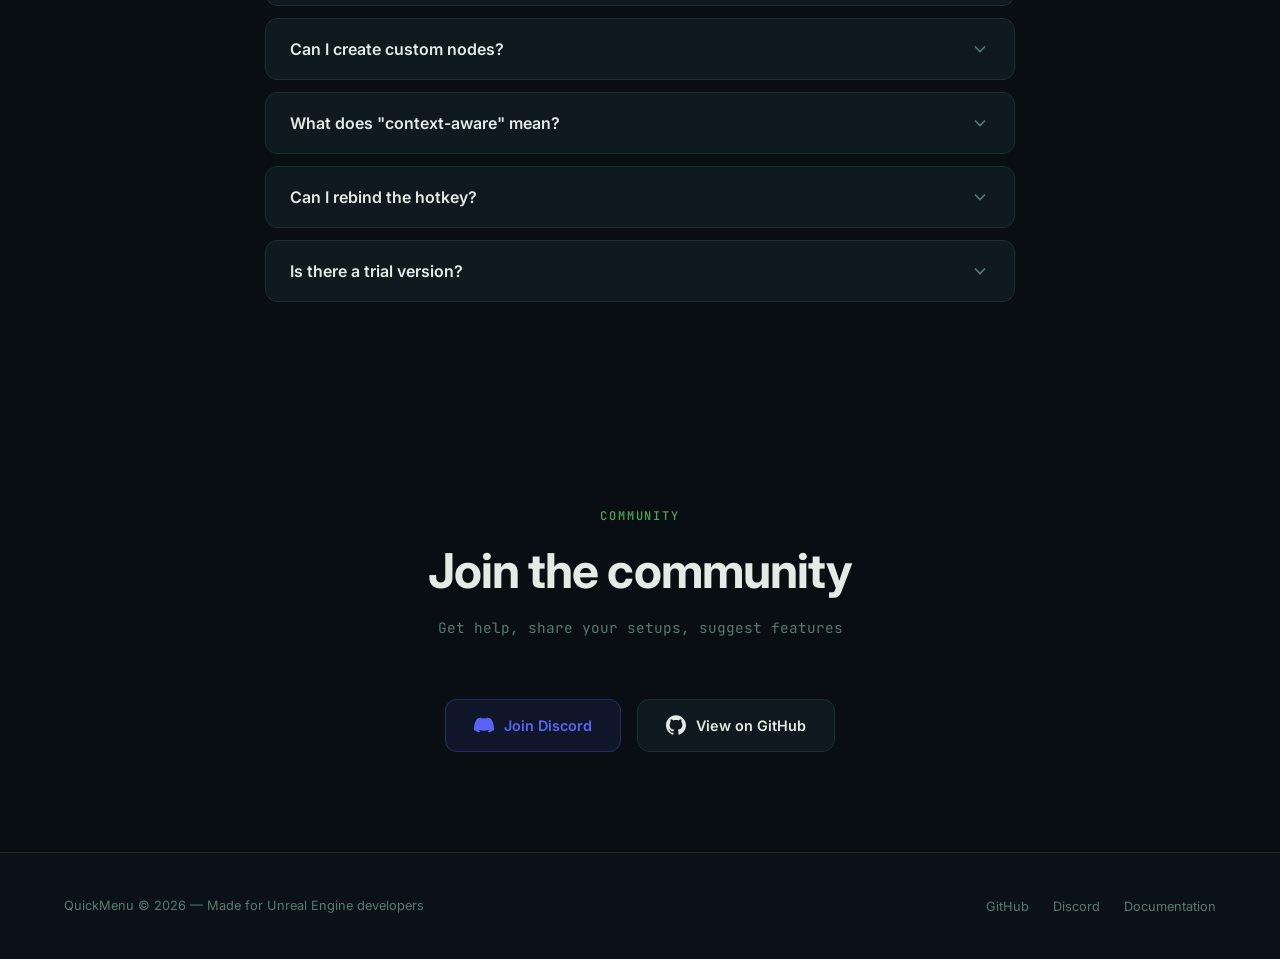
==== commit aaeefc8e: "Add v1.0.1 release banner + version bump Co-Authored-By: Claude Opus 4.6 (1M context) <noreply@anthr" ====
--- a/index.html
+++ b/index.html
@@ -122,6 +122,35 @@
 }
 
 .nav-logo svg { width: 32px; height: 32px; }
+
+.release-banner {
+  background: linear-gradient(90deg, rgba(78, 166, 91, 0.15) 0%, rgba(78, 166, 91, 0.05) 100%);
+  border-bottom: 1px solid rgba(78, 166, 91, 0.25);
+  text-align: center;
+  padding: 10px 20px;
+  font-size: 0.85rem;
+  color: var(--text-secondary);
+  letter-spacing: 0.02em;
+}
+.release-banner a {
+  color: var(--cyan);
+  text-decoration: none;
+  font-weight: 600;
+}
+.release-banner a:hover {
+  text-decoration: underline;
+}
+.release-banner .release-new {
+  background: var(--cyan);
+  color: #0a0a0a;
+  font-size: 0.7rem;
+  font-weight: 700;
+  padding: 2px 8px;
+  border-radius: 3px;
+  margin-right: 8px;
+  letter-spacing: 0.05em;
+  text-transform: uppercase;
+}
 
 .nav-version {
   font-family: var(--font-mono);
@@ -1330,6 +1359,15 @@
 </div>
 
 <!-- ======================================
+     RELEASE BANNER
+     ====================================== -->
+<div class="release-banner">
+  <span class="release-new">New</span>
+  Version 1.0.1 is out — resizable wheel, better copy-paste, switch improvements &amp; more.
+  <a href="https://docs.quickmenuplugin.com/changelog/" target="_blank">See changelog &rarr;</a>
+</div>
+
+<!-- ======================================
      NAVBAR
      ====================================== -->
 <nav class="navbar" id="navbar">
@@ -1337,7 +1375,7 @@
     <a href="#" class="nav-logo">
       <img src="images/LogoGray2.svg" alt="QuickMenu" style="width:32px; height:32px;">
       QuickMenu
-      <span class="nav-version">v1.0</span>
+      <span class="nav-version">v1.0.1</span>
     </a>
     <button class="nav-hamburger" id="hamburger" aria-label="Menu">
       <span></span><span></span><span></span>
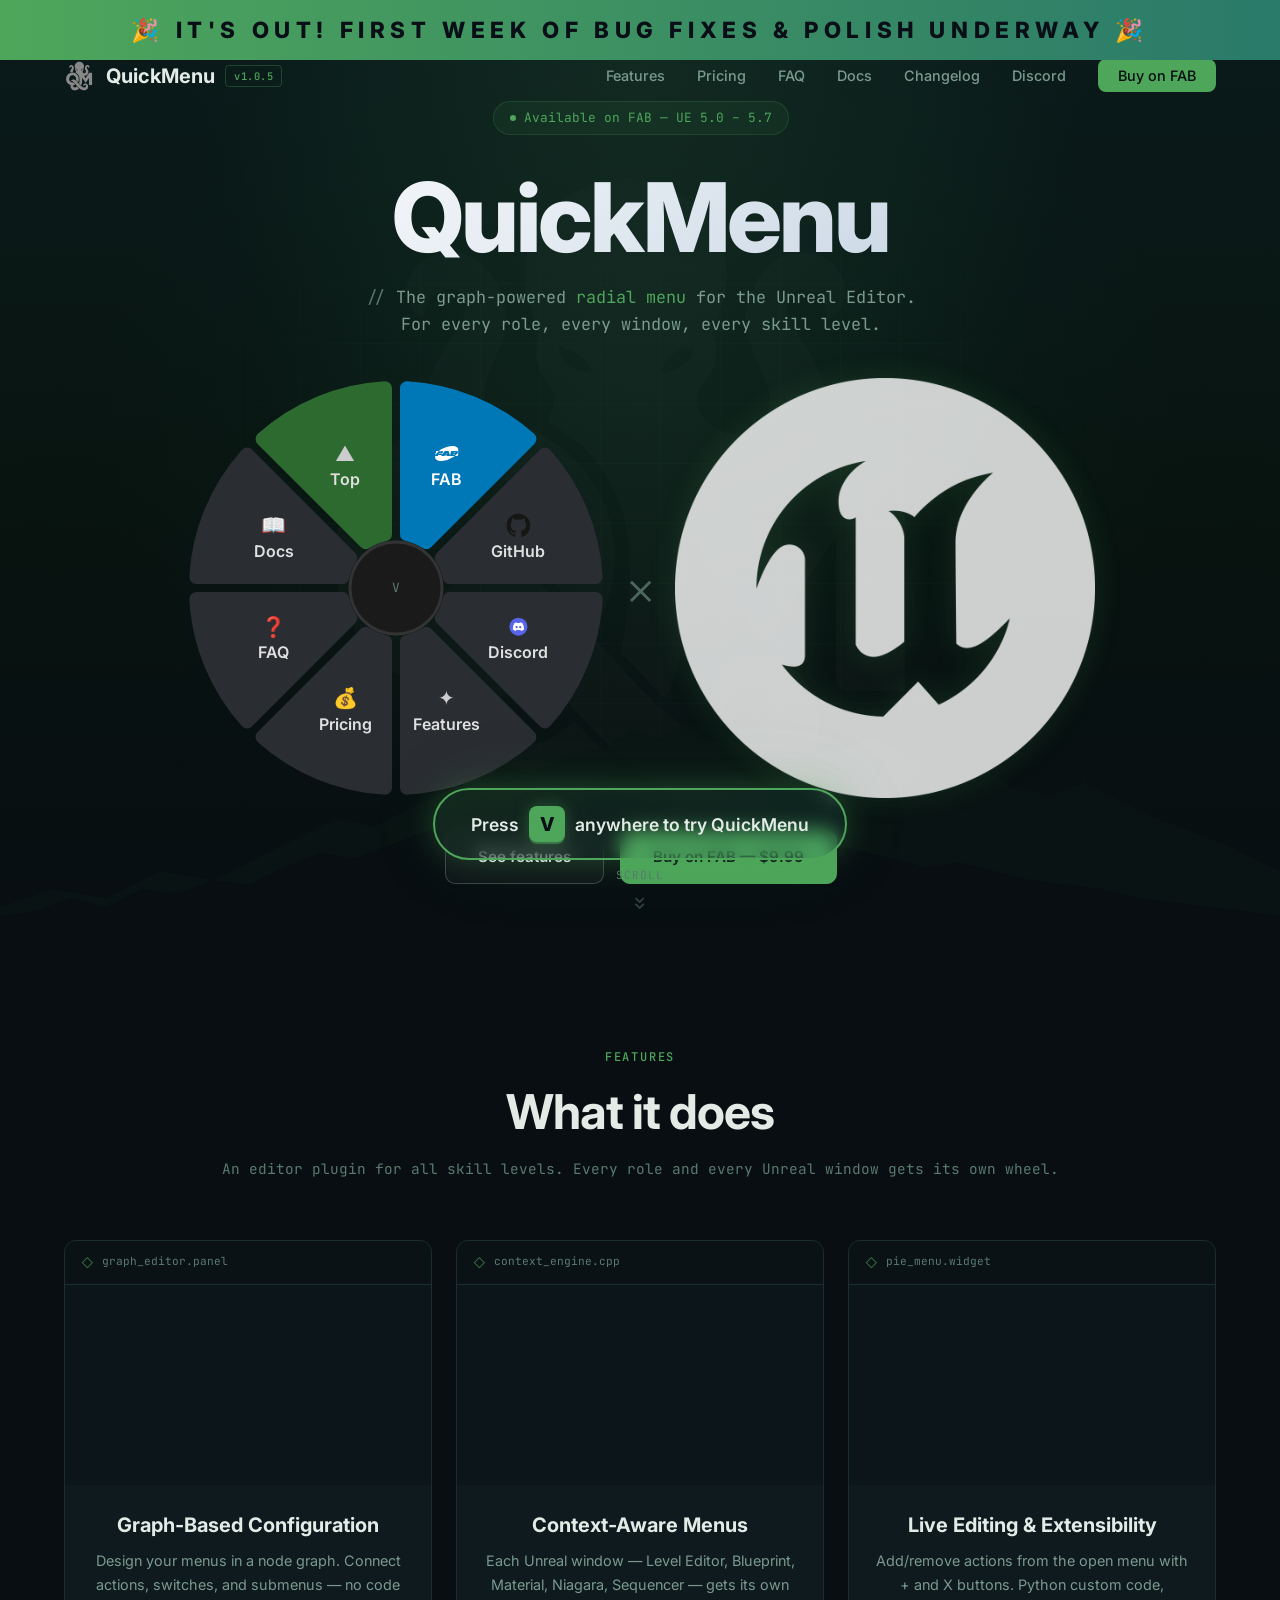
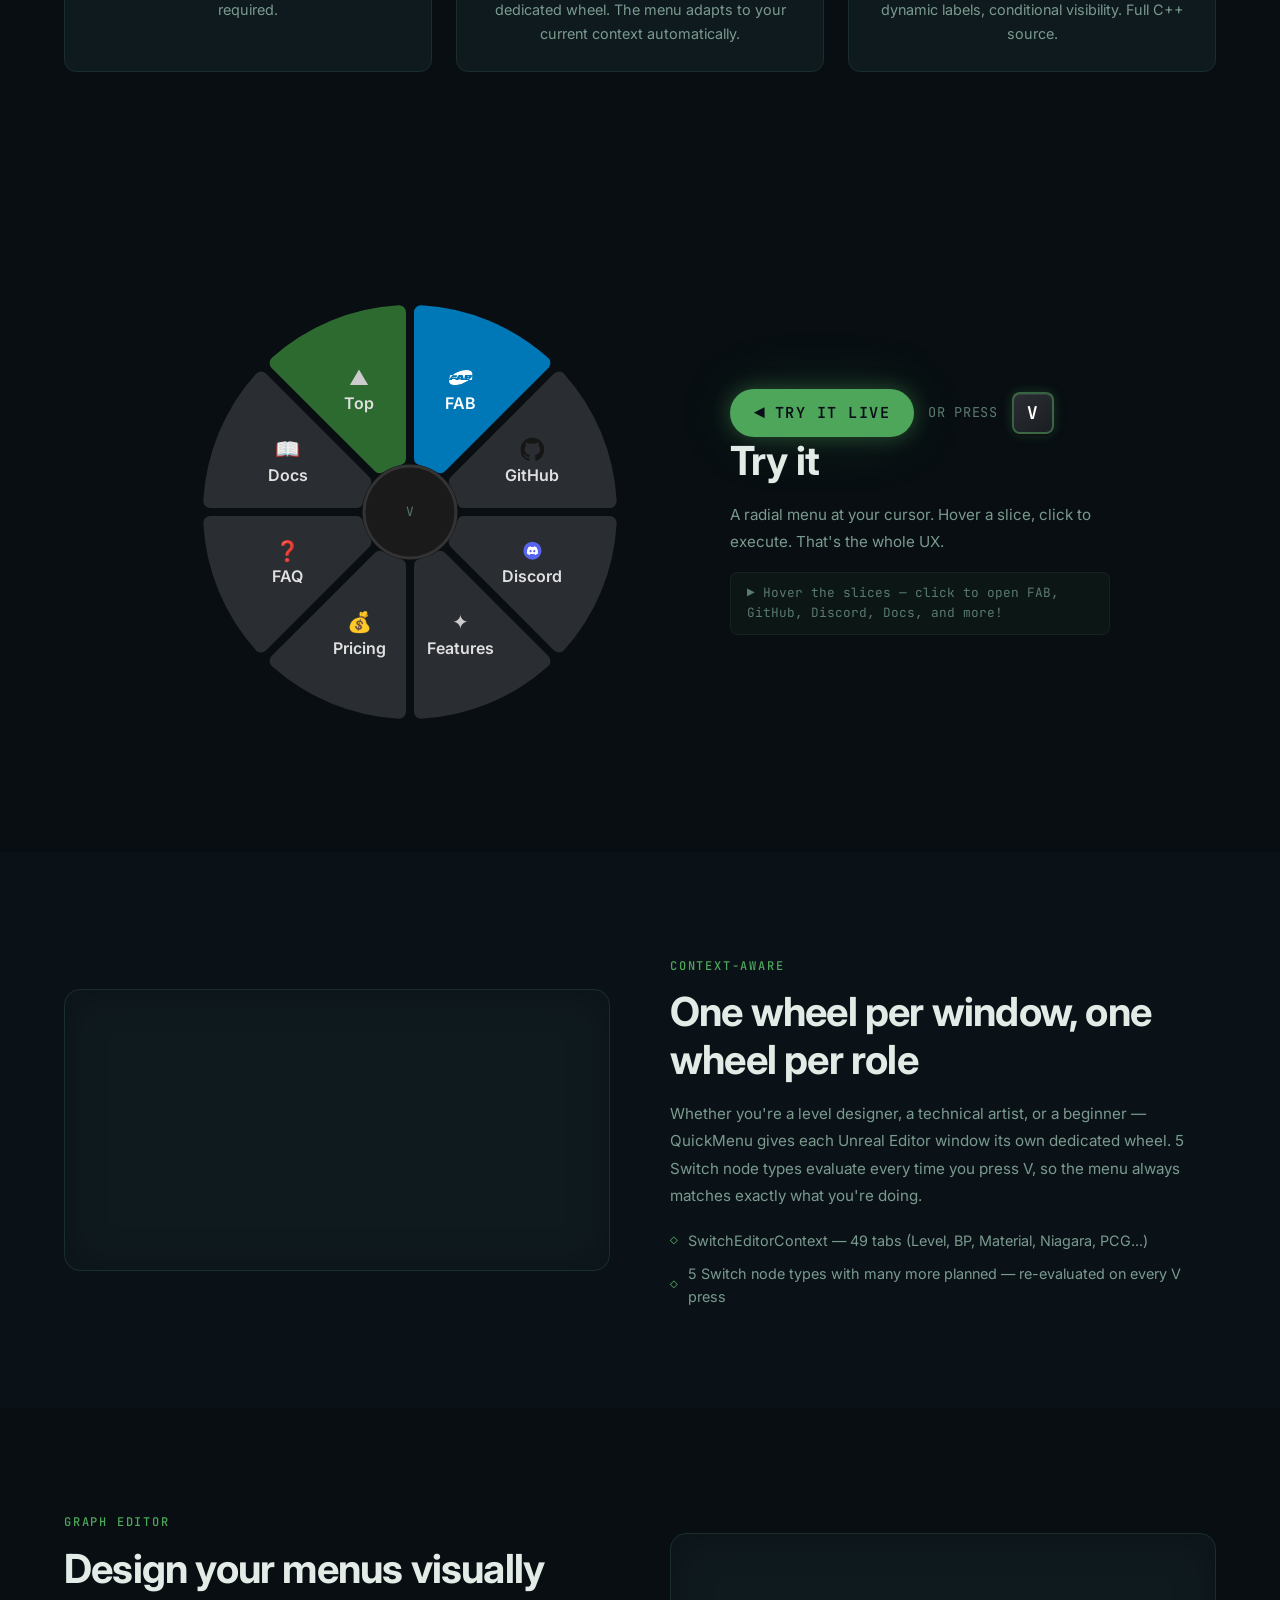
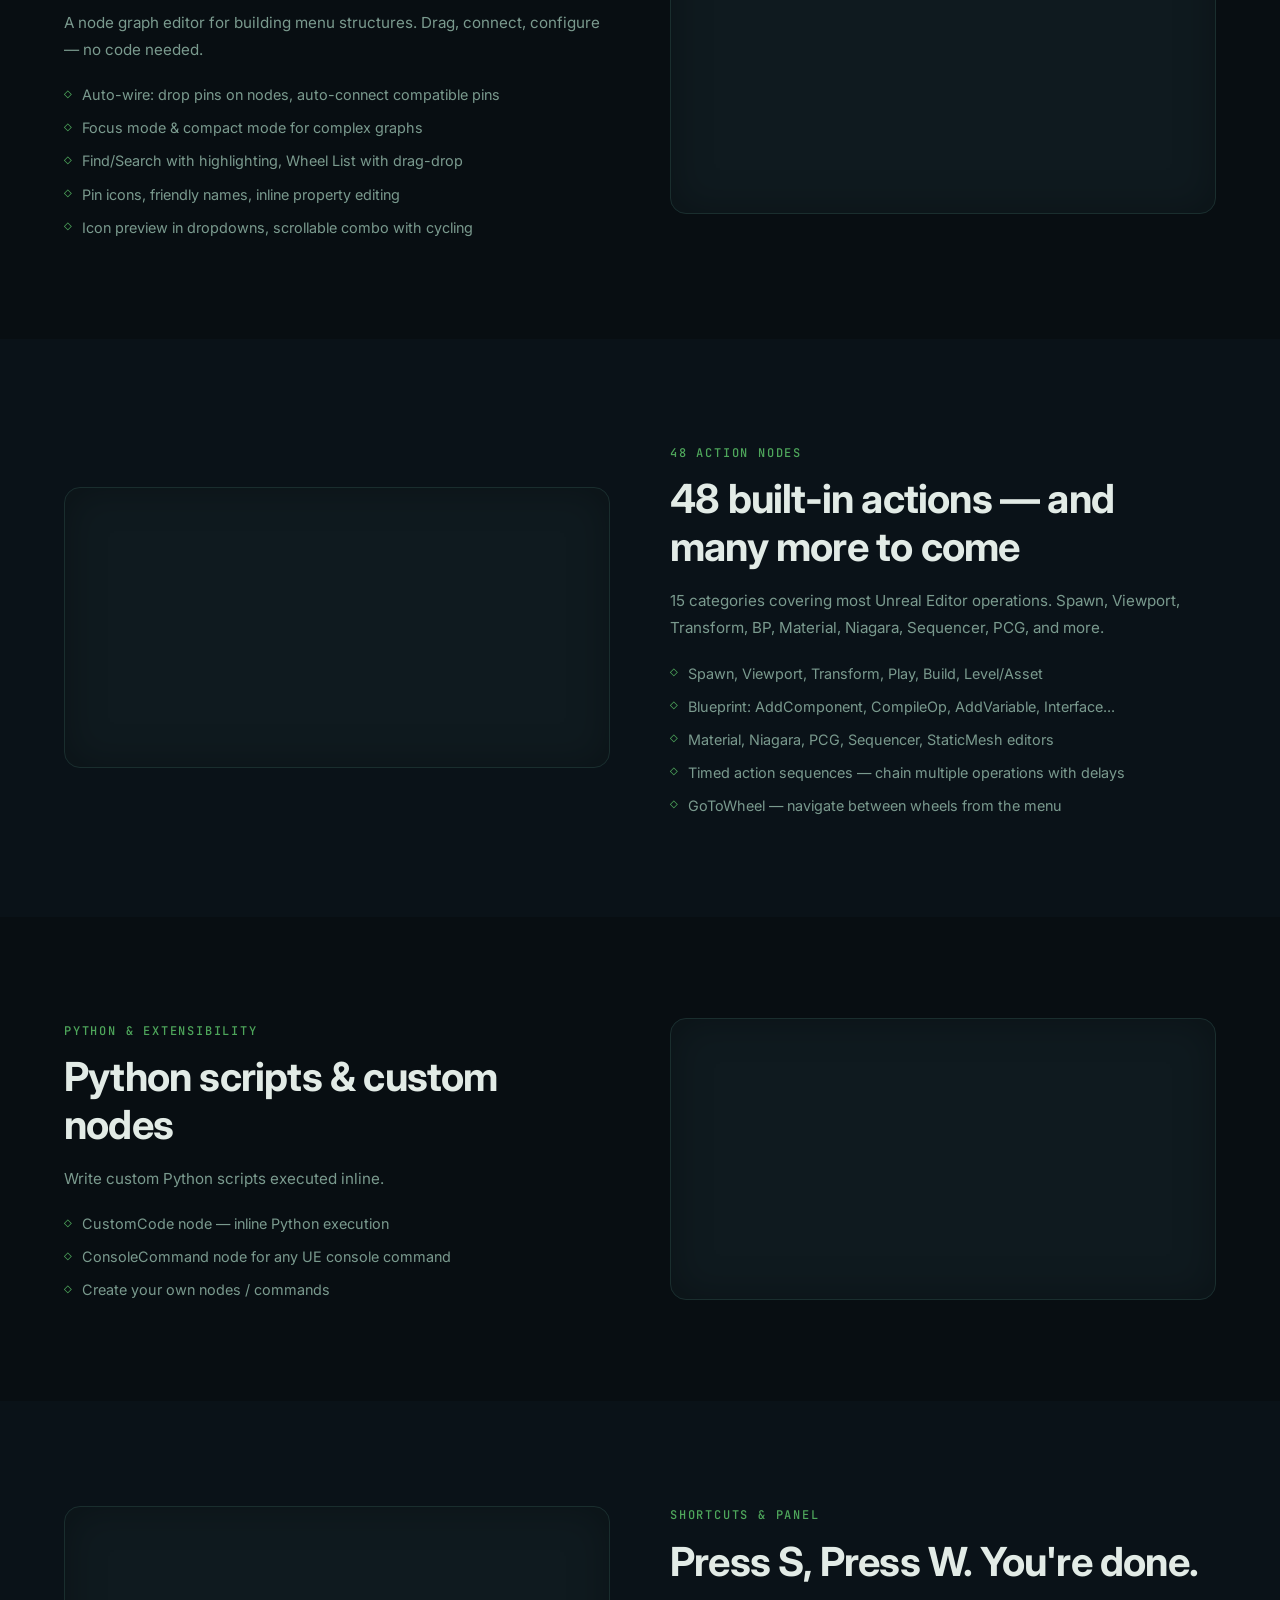
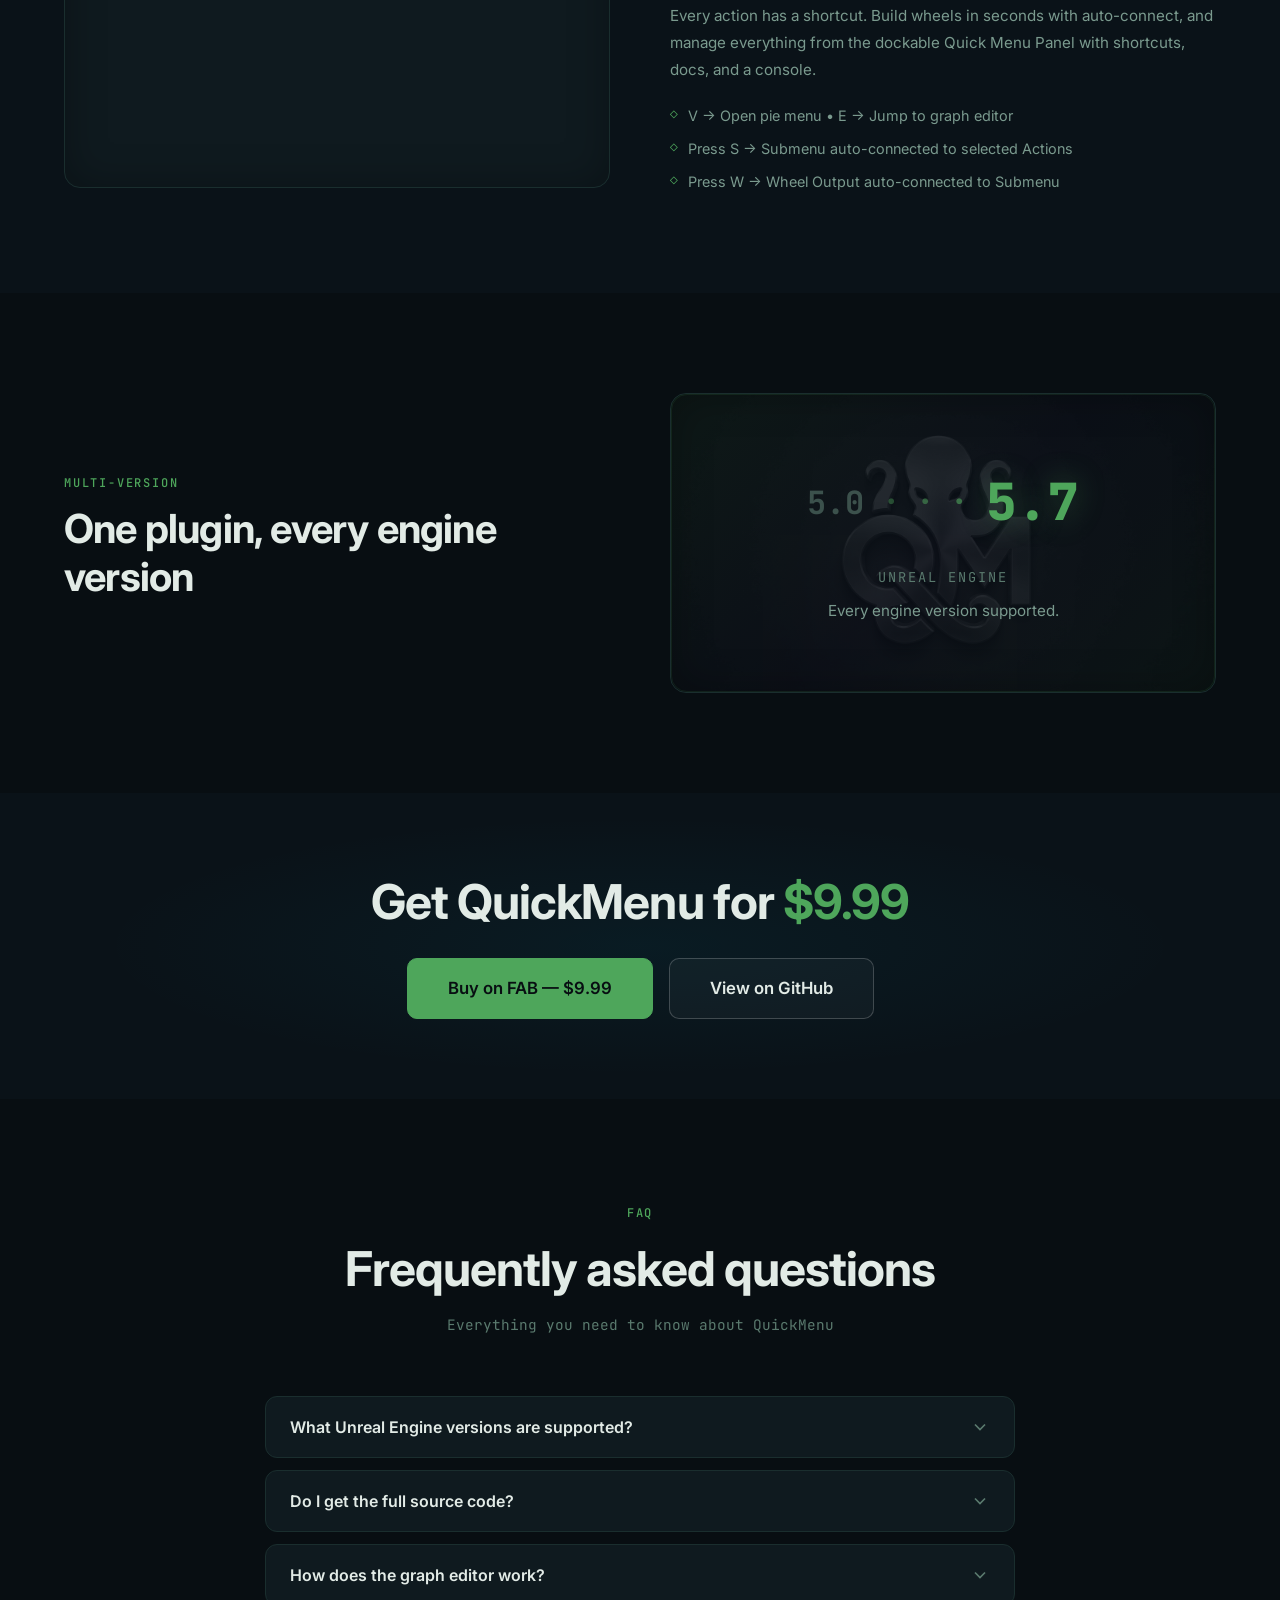
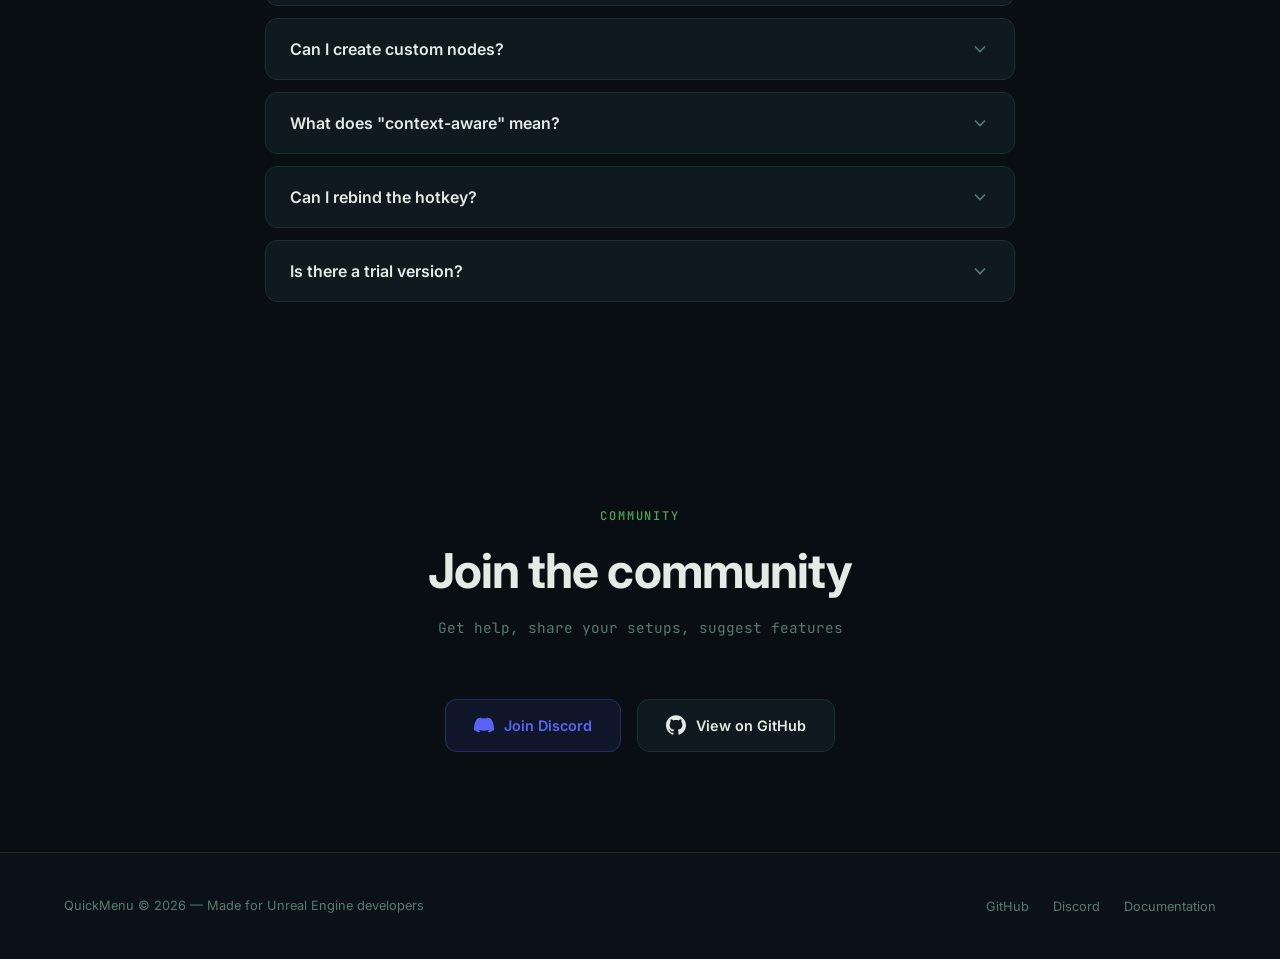
==== commit 88200159: "Update version 1.0.1 -> 1.0.5 and action count 44+ -> 48 - Release banner: new tagline (persistent s" ====
--- a/index.html
+++ b/index.html
@@ -1363,7 +1363,7 @@
      ====================================== -->
 <div class="release-banner">
   <span class="release-new">New</span>
-  Version 1.0.1 is out — resizable wheel, better copy-paste, switch improvements &amp; more.
+  Version 1.0.5 is out — persistent settings, redesigned panel, inherit mode &amp; more.
   <a href="https://docs.quickmenuplugin.com/changelog/" target="_blank">See changelog &rarr;</a>
 </div>
 
@@ -1375,7 +1375,7 @@
     <a href="#" class="nav-logo">
       <img src="images/LogoGray2.svg" alt="QuickMenu" style="width:32px; height:32px;">
       QuickMenu
-      <span class="nav-version">v1.0.1</span>
+      <span class="nav-version">v1.0.5</span>
     </a>
     <button class="nav-hamburger" id="hamburger" aria-label="Menu">
       <span></span><span></span><span></span>
@@ -1591,14 +1591,14 @@
 </section>
 
 <!-- ======================================
-     4. 44+ ACTION NODES
+     4. 48 ACTION NODES
      ====================================== -->
 <section class="feature-detail alt reverse" id="actions">
   <div class="container">
     <div class="feature-detail-grid">
       <div class="feature-detail-text fade-in">
-        <span class="section-label">44+ Action Nodes</span>
-        <h2>44+ built-in actions &mdash; and many more to come</h2>
+        <span class="section-label">48 Action Nodes</span>
+        <h2>48 built-in actions &mdash; and many more to come</h2>
         <p>15 categories covering most Unreal Editor operations. Spawn, Viewport, Transform, BP, Material, Niagara, Sequencer, PCG, and more.</p>
         <ul class="feature-detail-highlights">
           <li><span class="hl-icon">&#9671;</span> Spawn, Viewport, Transform, Play, Build, Level/Asset</li>
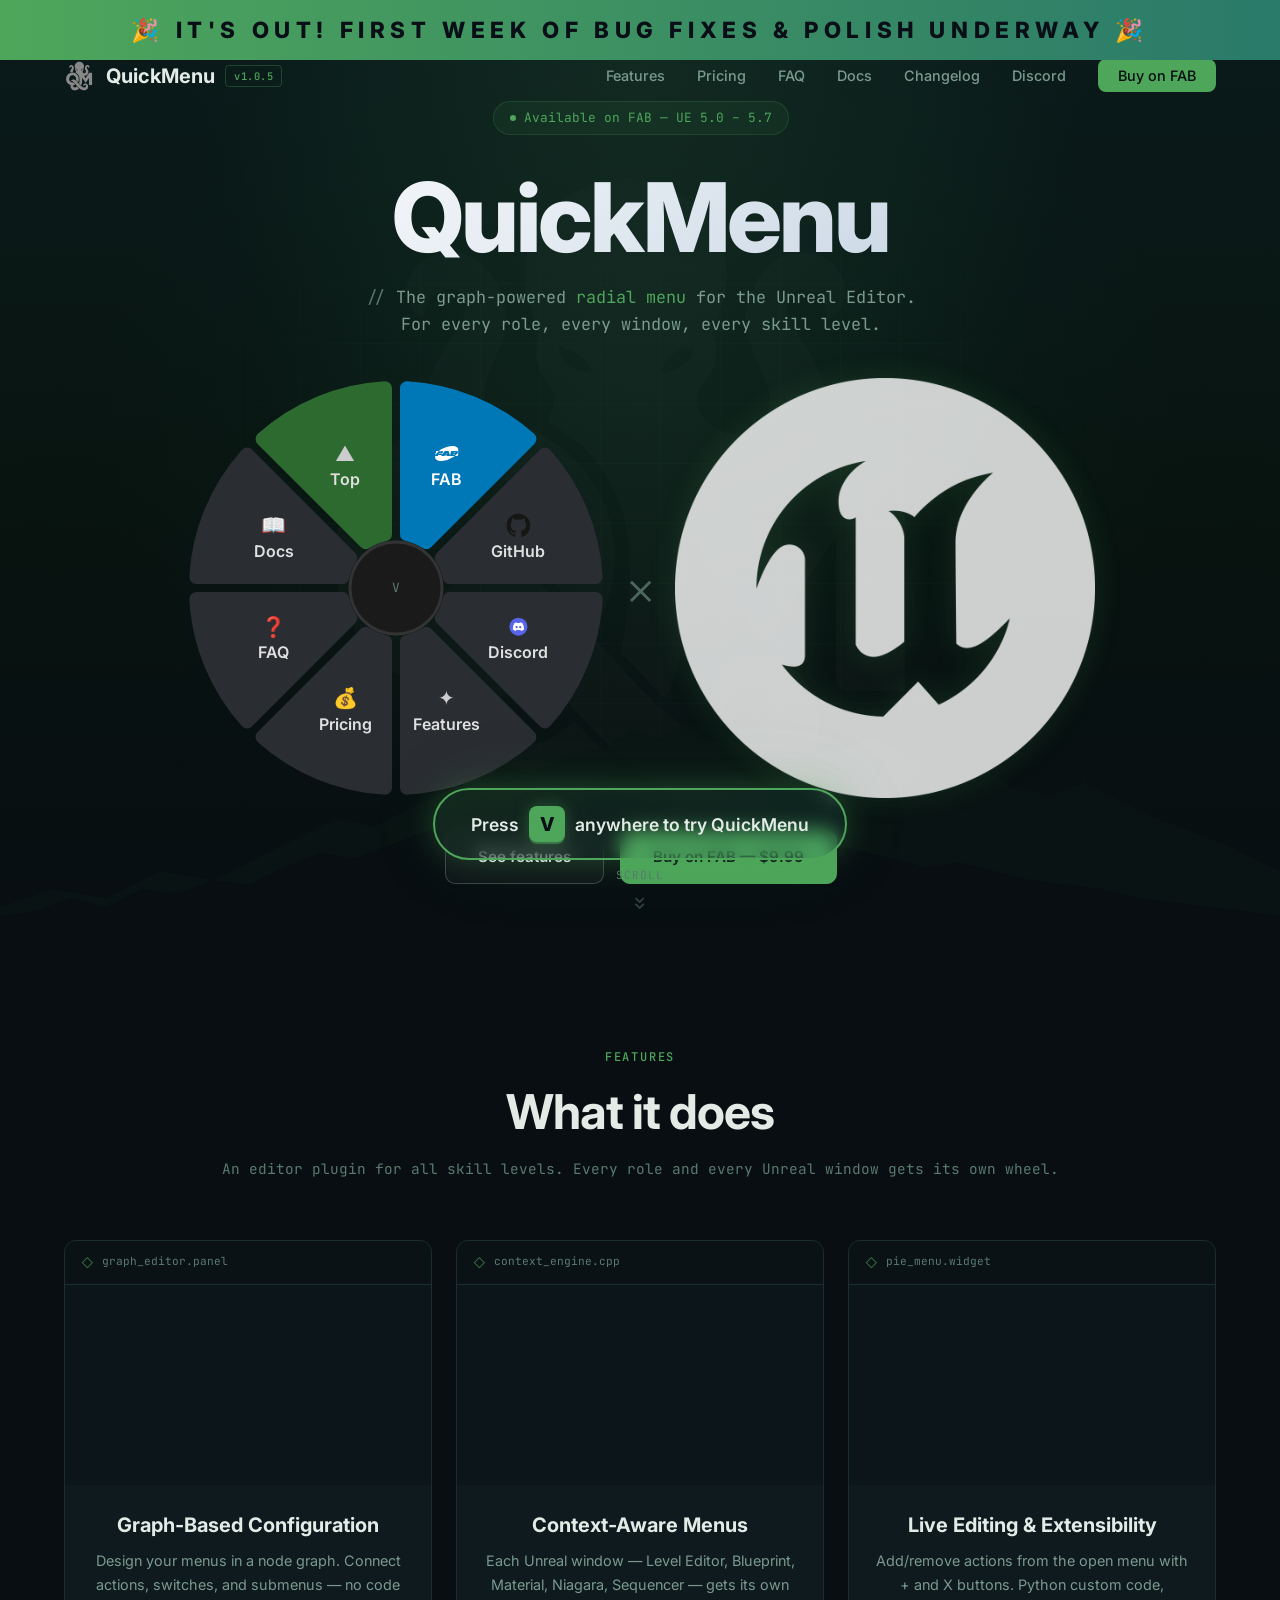
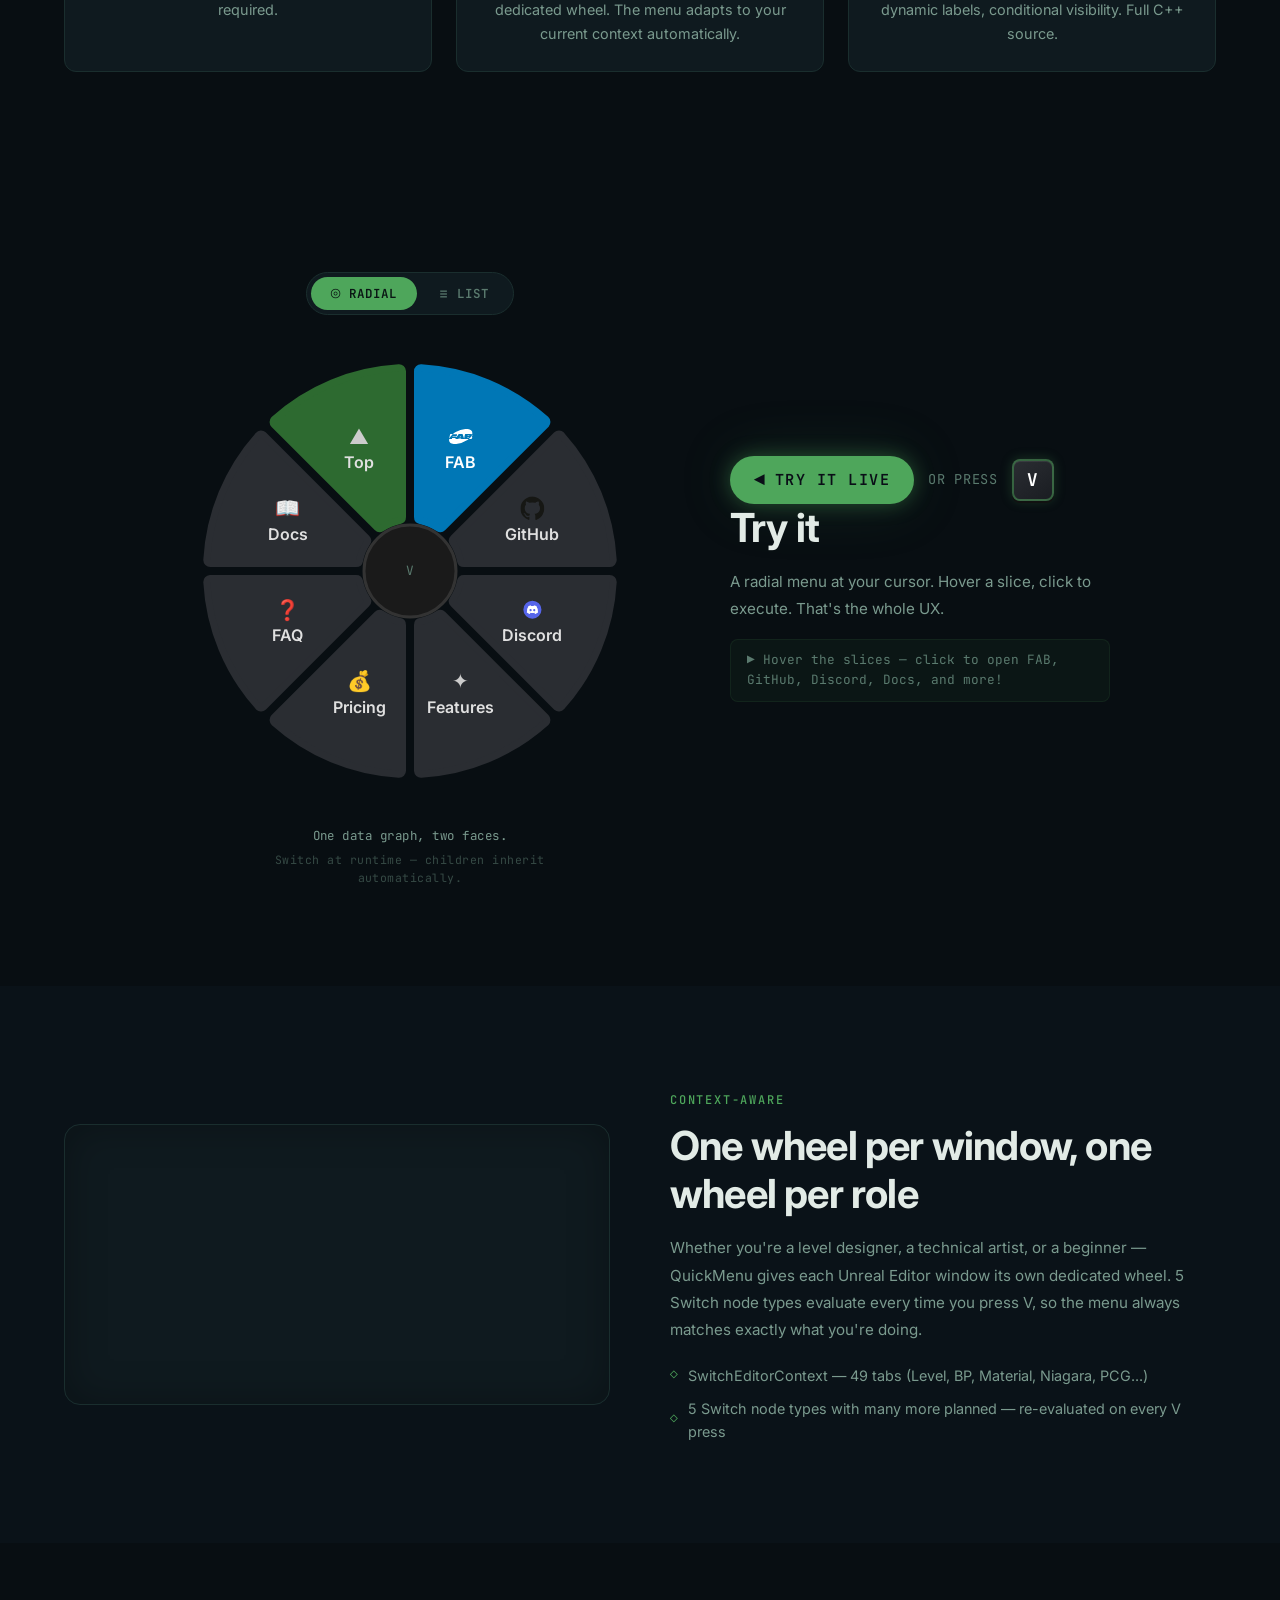
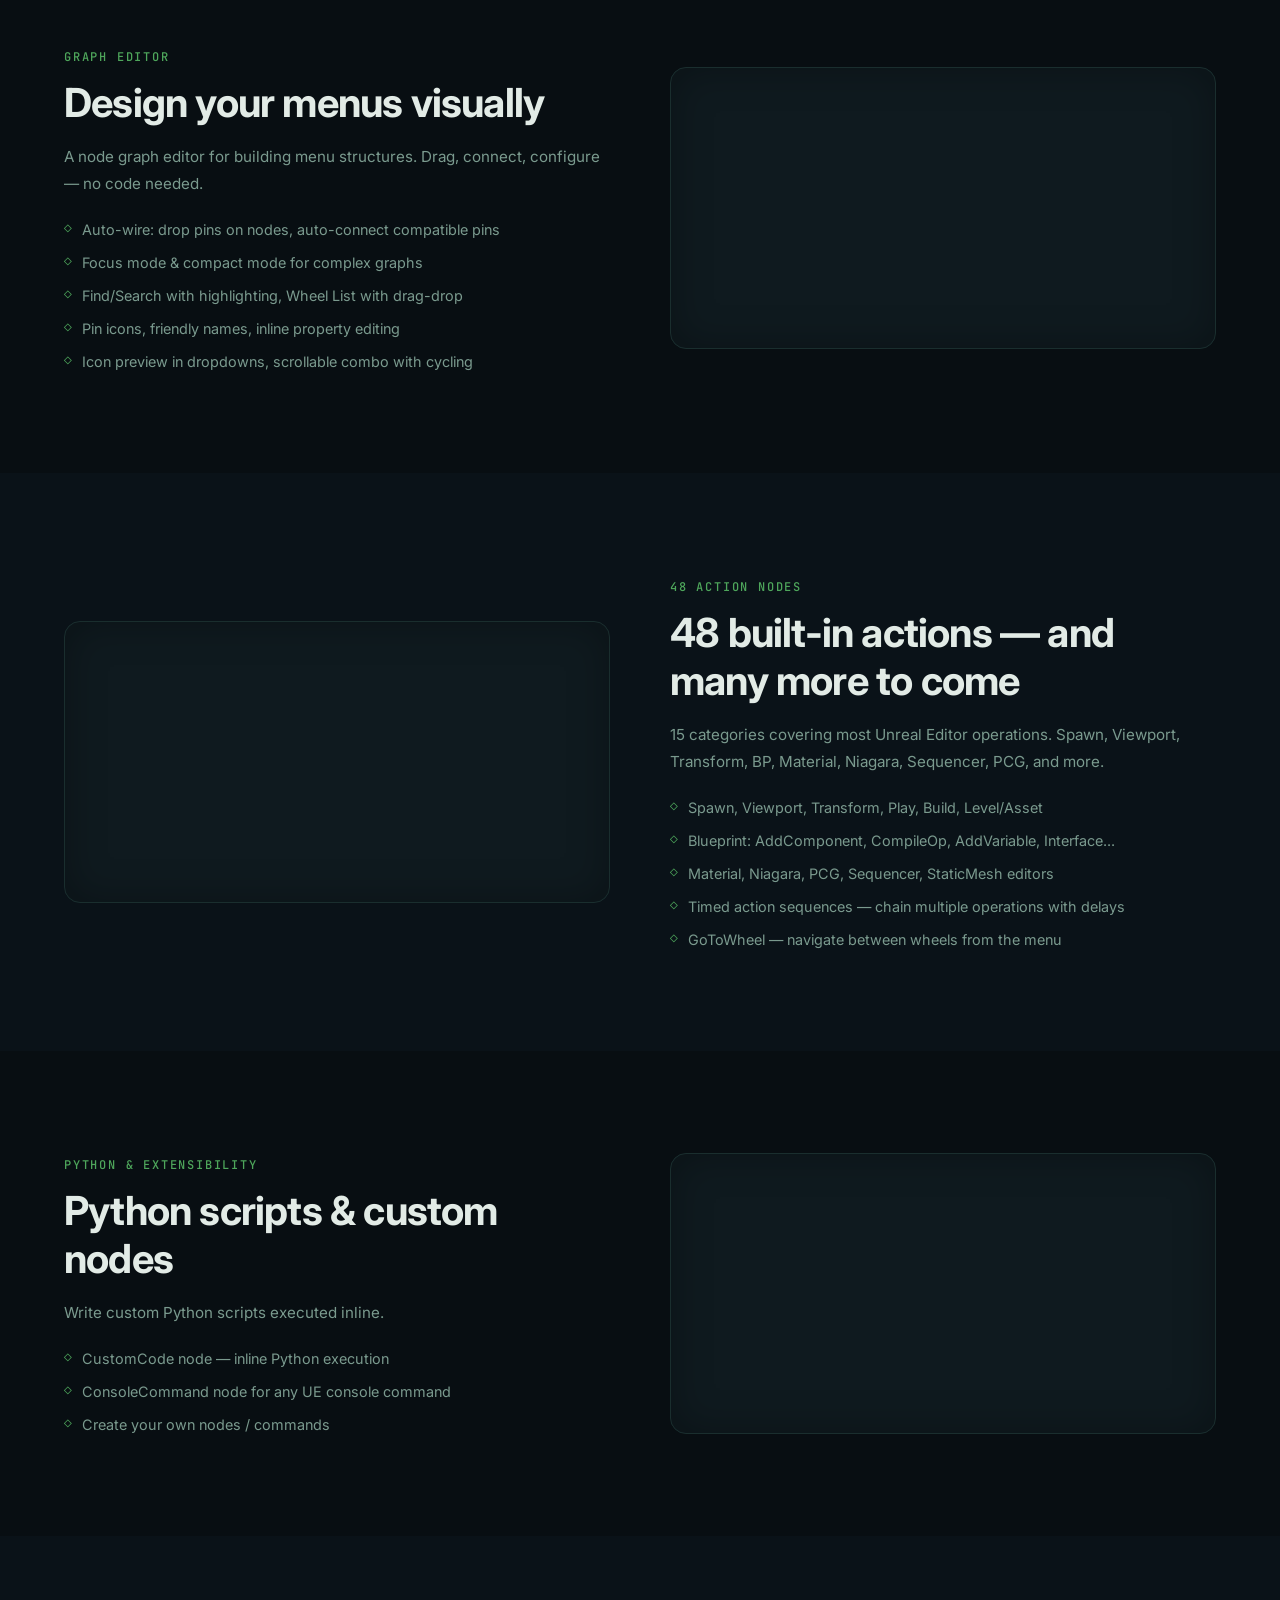
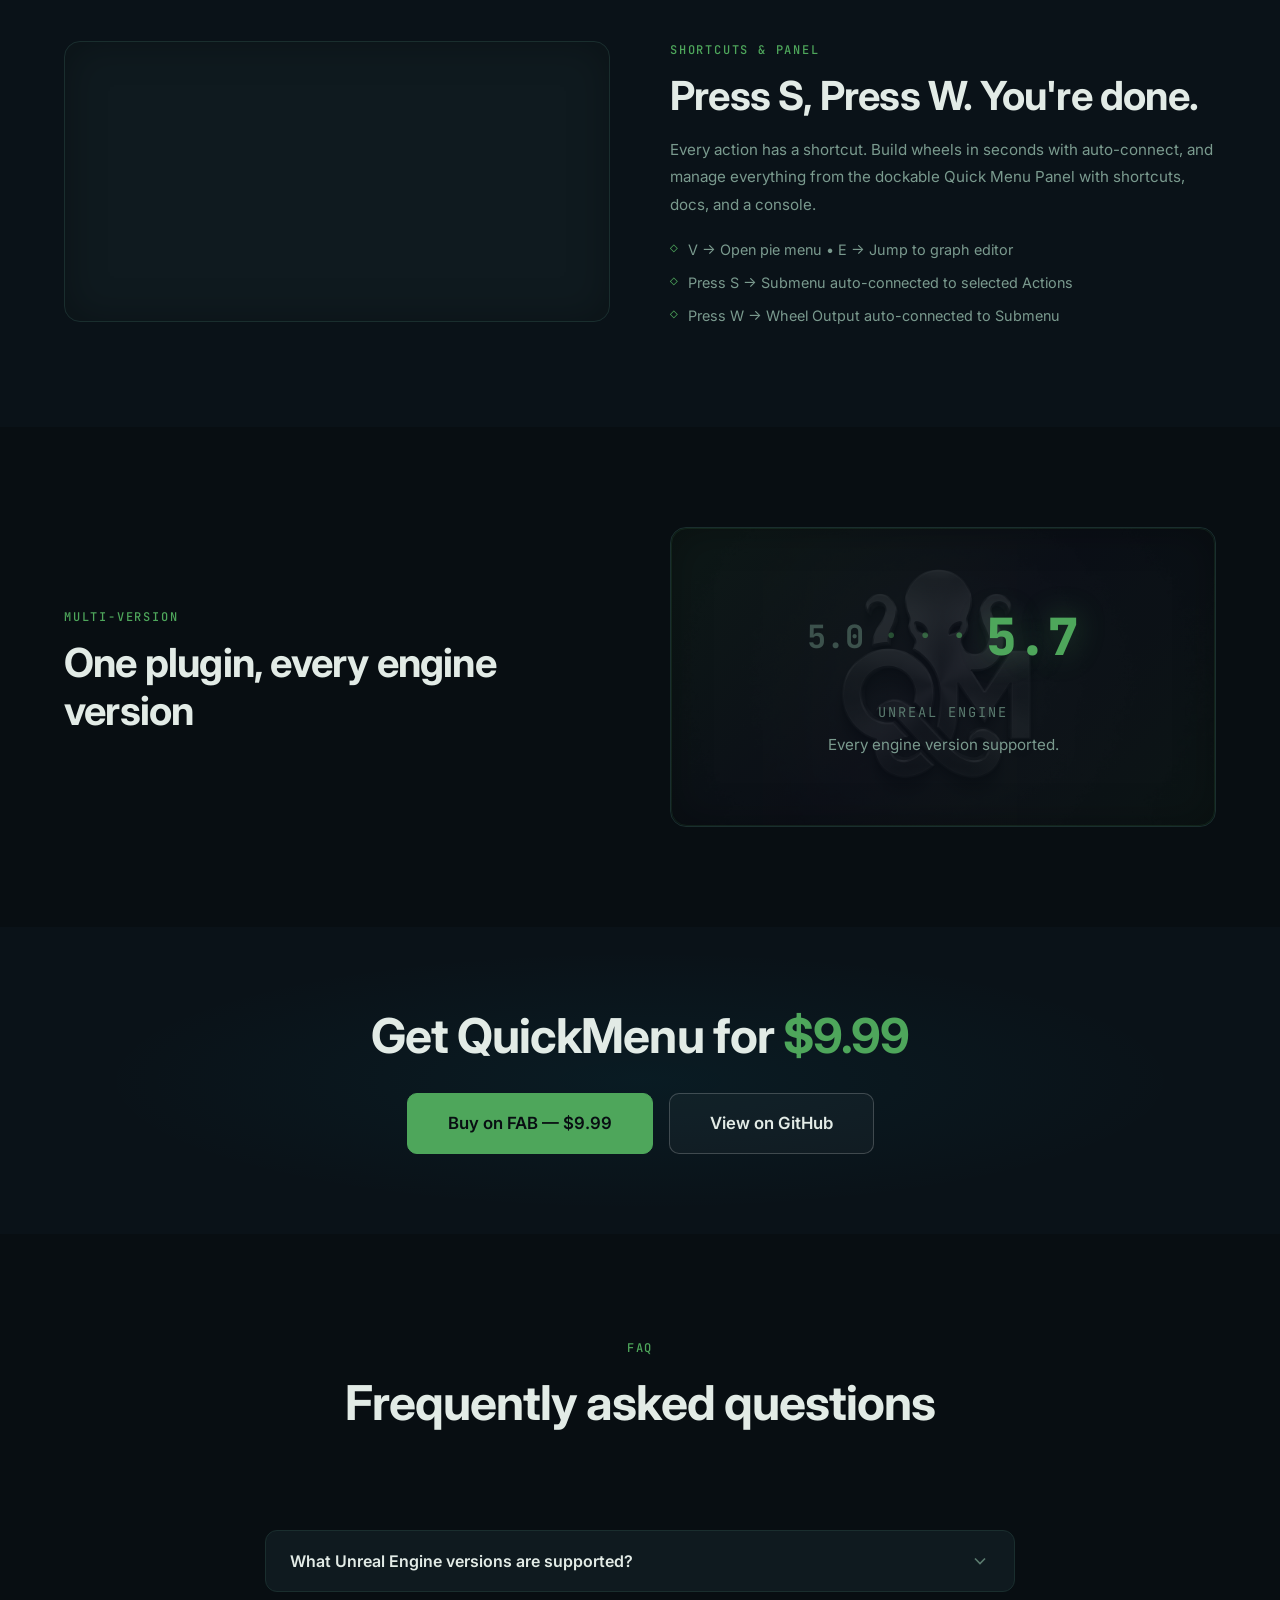
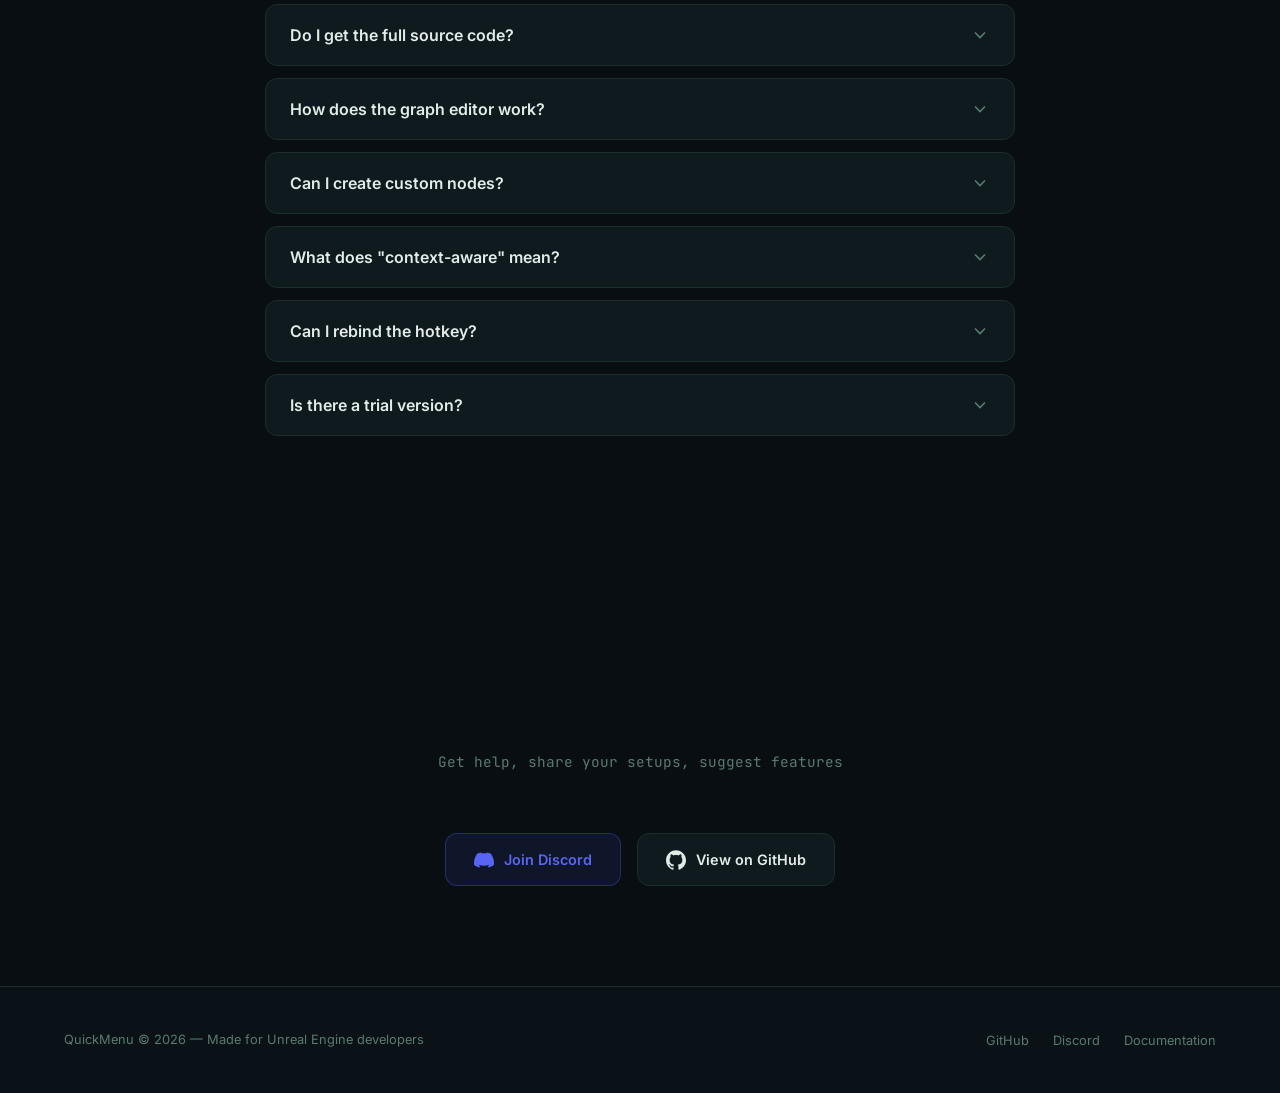
==== commit f63d0b98: "go" ====
--- a/index.html
+++ b/index.html
@@ -849,6 +849,187 @@
   display: inline-block;
 }
 
+/* ============================================
+   WHEEL DEMO — Pie ⇄ List mode toggle
+   ============================================ */
+.wheel-stage {
+  display: flex;
+  flex-direction: column;
+  align-items: center;
+  gap: 16px;
+}
+
+.mode-toggle {
+  display: inline-flex;
+  background: var(--bg-card);
+  border: 1px solid var(--border);
+  border-radius: 999px;
+  padding: 4px;
+  gap: 2px;
+  position: relative;
+  z-index: 3;
+}
+
+.mode-toggle-btn {
+  background: transparent;
+  border: none;
+  color: var(--text-muted);
+  font-family: var(--font-mono);
+  font-size: 0.78rem;
+  font-weight: 600;
+  letter-spacing: 0.08em;
+  text-transform: uppercase;
+  padding: 8px 20px;
+  border-radius: 999px;
+  cursor: pointer;
+  transition: color 0.25s, background 0.25s;
+  display: inline-flex;
+  align-items: center;
+  gap: 8px;
+}
+
+.mode-toggle-btn:hover { color: var(--text-primary); }
+
+.mode-toggle-btn.is-active {
+  background: var(--cyan);
+  color: #0a1614;
+}
+
+.mode-toggle-btn .toggle-glyph {
+  font-size: 0.95rem;
+  line-height: 1;
+}
+
+.mode-caption {
+  font-family: var(--font-mono);
+  font-size: 0.78rem;
+  color: var(--text-muted);
+  text-align: center;
+  letter-spacing: 0.04em;
+  line-height: 1.5;
+  max-width: 320px;
+  margin: 0;
+}
+.mode-caption .accent { color: var(--text-secondary); }
+.mode-caption .sub {
+  display: block;
+  margin-top: 6px;
+  opacity: 0.55;
+  font-size: 0.72rem;
+}
+
+/* SVG layer (radial wedges) */
+.wheel-svg-layer {
+  position: absolute;
+  inset: 0;
+  transition: opacity 350ms ease-out;
+}
+
+/* Row layer (list mode buttons) */
+.wheel-row-layer {
+  position: absolute;
+  inset: 0;
+  pointer-events: none;
+}
+
+.wheel-row {
+  position: absolute;
+  top: 50%;
+  left: 50%;
+  width: max-content;
+  min-width: 118px;
+  max-width: 170px;
+  height: 36px;
+  background: linear-gradient(180deg, #2a2d34 0%, #23262c 100%);
+  border: 1px solid #3a3d44;
+  border-radius: 6px;
+  display: inline-flex;
+  align-items: stretch;
+  gap: 0;
+  padding: 0;
+  font-family: var(--font-sans);
+  font-size: 0.8rem;
+  font-weight: 600;
+  color: var(--text-primary);
+  cursor: pointer;
+  opacity: 0;
+  pointer-events: none;
+  will-change: transform, opacity;
+  text-align: left;
+  box-shadow: 0 2px 4px rgba(0,0,0,0.35), inset 0 1px 0 rgba(255,255,255,0.04);
+  overflow: hidden;
+}
+
+.wheel-row:hover {
+  border-color: rgba(78, 166, 91, 0.55);
+  background: linear-gradient(180deg, #32363d 0%, #292c33 100%);
+}
+
+.wheel-row.is-active {
+  background: var(--cyan);
+  border-color: var(--cyan-dark);
+  color: #0a1614;
+  box-shadow: 0 0 16px rgba(78, 166, 91, 0.45), inset 0 1px 0 rgba(255,255,255,0.18);
+}
+.wheel-row.is-active .wheel-row-icon { background: rgba(0,0,0,0.16); color: #0a1614; }
+.wheel-row.is-active .wheel-row-icon img { filter: brightness(0); }
+.wheel-row.is-active .wheel-row-meta { color: rgba(10, 22, 20, 0.55); }
+
+.wheel-row.is-green {
+  border-color: rgba(74, 222, 128, 0.45);
+}
+
+.wheel-row-icon {
+  width: 30px;
+  background: rgba(0, 0, 0, 0.22);
+  border-right: 1px solid rgba(255, 255, 255, 0.04);
+  display: inline-flex;
+  align-items: center;
+  justify-content: center;
+  font-size: 0.95rem;
+  color: var(--cyan);
+  flex-shrink: 0;
+}
+.wheel-row-icon img { width: 16px; height: 16px; }
+
+.wheel-row-label {
+  flex: 1;
+  overflow: hidden;
+  text-overflow: ellipsis;
+  white-space: nowrap;
+  padding: 0 6px 0 9px;
+  align-self: center;
+}
+
+.wheel-row-meta {
+  font-family: var(--font-mono);
+  font-size: 0.85rem;
+  color: var(--text-muted);
+  opacity: 0.55;
+  padding-right: 9px;
+  align-self: center;
+}
+
+/* Mode-driven visibility (applies to any container with data-mode, e.g. .wheel-wrapper or .qm-wheel) */
+[data-mode="radial"] .wheel-svg-layer { opacity: 1; pointer-events: auto; }
+[data-mode="radial"] .wheel-row        { opacity: 0; pointer-events: none; }
+[data-mode="radial"] .wheel-center,
+[data-mode="radial"] .qm-wheel-center  { opacity: 1; }
+
+[data-mode="list"] .wheel-svg-layer { opacity: 0; pointer-events: none; }
+[data-mode="list"] .wheel-row        { opacity: 1; pointer-events: auto; }
+[data-mode="list"] .wheel-center,
+[data-mode="list"] .qm-wheel-center  { opacity: 0; }
+
+.wheel-wrapper .wheel-center,
+.qm-wheel .qm-wheel-center { transition: opacity 350ms ease-out, all 0.3s; }
+
+@media (prefers-reduced-motion: reduce) {
+  .wheel-row, .wheel-svg-layer, .wheel-center {
+    transition-duration: 200ms !important;
+  }
+}
+
 @media (max-width: 900px) {
   .wheel-demo-layout {
     flex-direction: column;
@@ -858,6 +1039,9 @@
   .wheel-wrapper { width: 360px; height: 360px; }
   .wheel-slice { width: 150px; height: 150px; }
   .wheel-center { width: 68px; height: 68px; }
+  .wheel-row { min-width: 100px; max-width: 140px; height: 32px; font-size: 0.74rem; }
+  .wheel-row-icon { width: 26px; }
+  .wheel-row-icon img { width: 14px; height: 14px; }
 }
 
 /* ============================================
@@ -1519,10 +1703,17 @@
 <section class="wheel-demo" id="wheel-demo">
   <div class="container">
     <div class="wheel-demo-layout">
-      <div class="wheel-wrapper fade-in" id="wheelWrapper">
-        <div class="wheel-center" id="wheelCenter">V</div>
-        <div class="wheel-tooltip" id="wheelTooltip">Hover a slice</div>
-        <!-- Slices are generated by JS -->
+      <div class="wheel-stage fade-in">
+        <div class="mode-toggle" role="tablist" aria-label="Display mode">
+          <button class="mode-toggle-btn is-active" data-mode="radial" role="tab" aria-selected="true"><span class="toggle-glyph">&#9678;</span> Radial</button>
+          <button class="mode-toggle-btn" data-mode="list" role="tab" aria-selected="false"><span class="toggle-glyph">&#8801;</span> List</button>
+        </div>
+        <div class="wheel-wrapper" id="wheelWrapper" data-mode="radial">
+          <div class="wheel-center" id="wheelCenter">V</div>
+          <div class="wheel-tooltip" id="wheelTooltip">Hover a slice</div>
+          <!-- SVG layer & row layer generated by JS -->
+        </div>
+        <p class="mode-caption"><span class="accent">One data graph, two faces.</span><span class="sub">Switch at runtime &mdash; children inherit automatically.</span></p>
       </div>
       <div class="wheel-info fade-in">
         <div class="try-or-press">
@@ -1900,146 +2091,242 @@
 
 fadeEls.forEach(el => observer.observe(el));
 
-// ---- Interactive Wheel Demo ----
+// ---- Interactive Wheel Demo (Pie ⇄ List morph) ----
 (function() {
   const wrapper = document.getElementById('wheelWrapper');
   const tooltip = document.getElementById('wheelTooltip');
   const center  = document.getElementById('wheelCenter');
   if (!wrapper) return;
 
-  const themes = [
-    { name: 'Green',   color: '#4ea65b' },
-    { name: 'Violet',  color: '#7c3aed' },
-    { name: 'Orange',  color: '#f59e0b' },
-    { name: 'Rose',    color: '#f43f5e' },
-    { name: 'Green',   color: '#10b981' },
+  const slices = [
+    { label: 'FAB',      icon: 'images/FAB.svg',     type: 'active', action: 'https://www.fab.com/listings/885143e3-d6ec-4c71-b9f1-32aed3bf60c8'},
+    { label: 'GitHub',   icon: 'images/Github.svg',  type: '',       action: 'https://github.com/Bassounet/QuickMenu-Plugin' },
+    { label: 'Discord',  icon: 'images/Discord.svg', type: '',       action: 'https://discord.gg/YYc2v8k5BA' },
+    { label: 'Features', icon: '✦',  type: '',       action: 'scroll-features' },
+    { label: 'Pricing',  icon: '💰', type: '',       action: 'scroll-pricing' },
+    { label: 'FAQ',      icon: '❓', type: '',       action: 'scroll-faq' },
+    { label: 'Docs',     icon: '📖', type: '',       action: 'https://docs.quickmenuplugin.com' },
+    { label: 'Top',      icon: '▲',  type: 'green',  action: 'scroll-top' },
   ];
-  let themeIdx = 0;
-
-  const slices = [
-    { label: 'FAB',       icon: 'images/FAB.svg', type: 'active', action: 'https://www.fab.com/listings/885143e3-d6ec-4c71-b9f1-32aed3bf60c8'},
-    { label: 'GitHub',    icon: 'images/Github.svg',  type: '',       action: 'https://github.com/Bassounet/QuickMenu-Plugin' },
-    { label: 'Discord',   icon: 'images/Discord.svg', type: '',       action: 'https://discord.gg/YYc2v8k5BA' },
-    { label: 'Features',  icon: '✦',  type: '',       action: 'scroll-features' },
-    { label: 'Pricing',   icon: '💰', type: '',       action: 'scroll-pricing' },
-    { label: 'FAQ',       icon: '❓', type: '',       action: 'scroll-faq' },
-    { label: 'Docs',      icon: '📖', type: '',       action: 'https://docs.quickmenuplugin.com' },
-    { label: 'Top',       icon: '▲',  type: 'green',  action: 'scroll-top' },
-  ];
-
+
+  const SVG_NS = 'http://www.w3.org/2000/svg';
   const n = slices.length;
   const angleStep = 360 / n;
-  const R = 200;    // outer radius
-  const r = 55;     // inner radius (center hole)
-  const pixelGap = 11; // uniform pixel gap between slices (compensates for 14px rounded stroke)
+  const R = 200;
+  const r = 55;
+  const pixelGap = 11;
+
+  // Position helpers
+  function polarPos(i) {
+    const midAngle = i * angleStep - 90;
+    const midRad = (midAngle + angleStep / 2) * Math.PI / 180;
+    const midR = (R + r) / 2 + 5;
+    return { x: Math.cos(midRad) * midR, y: Math.sin(midRad) * midR };
+  }
+  function listPos(i) {
+    // "List" mode in QuickMenu = radial buttons (horizontal pill rectangles)
+    // arranged around the center at the same angular slot as their wedge.
+    const midAngle = i * angleStep - 90;
+    const midRad = (midAngle + angleStep / 2) * Math.PI / 180;
+    const isMobile = window.innerWidth <= 900;
+    const buttonR = isMobile ? 135 : 210;
+    return { x: Math.cos(midRad) * buttonR, y: Math.sin(midRad) * buttonR };
+  }
+
+  // Shared interaction handlers
+  function runAction(s) {
+    if (!s.action) return;
+    if (s.action.startsWith('http')) {
+      window.open(s.action, '_blank');
+    } else if (s.action.startsWith('scroll-')) {
+      const el = document.getElementById(s.action.replace('scroll-', ''));
+      if (el) el.scrollIntoView({ behavior: 'smooth' });
+    }
+  }
+  function hoverIn(s) {
+    tooltip.textContent = s.label;
+    tooltip.style.opacity = '1';
+    if (s.icon.endsWith('.svg')) {
+      center.innerHTML = `<img src="${s.icon}" alt="" style="width:36px;height:36px;" />`;
+    } else {
+      center.textContent = s.icon;
+    }
+    center.style.borderColor = s.type === 'green' ? '#4ade80' : 'var(--cyan)';
+    center.style.color = s.type === 'green' ? '#4ade80' : 'var(--cyan)';
+  }
+  function hoverOut() {
+    tooltip.style.opacity = '0';
+    center.textContent = 'V';
+    center.style.borderColor = '#333';
+    center.style.color = 'var(--text-muted)';
+  }
+
+  // ---- SVG layer (one shared SVG with all wedges) ----
+  const svgLayer = document.createElement('div');
+  svgLayer.className = 'wheel-svg-layer';
+
+  const svgEl = document.createElementNS(SVG_NS, 'svg');
+  svgEl.setAttribute('viewBox', `${-R} ${-R} ${R*2} ${R*2}`);
+  svgEl.setAttribute('style', `position:absolute; top:50%; left:50%; width:${R*2}px; height:${R*2}px; transform:translate(-50%,-50%); overflow:visible;`);
 
   slices.forEach((s, i) => {
     const midAngle = i * angleStep - 90;
-    // Compute angular offsets per radius so the pixel gap is constant
     const gapAtOuter = Math.asin(pixelGap / R) * 180 / Math.PI;
     const gapAtInner = Math.asin(pixelGap / r) * 180 / Math.PI;
-
     const startDegOuter = midAngle + gapAtOuter;
     const endDegOuter   = midAngle + angleStep - gapAtOuter;
     const startDegInner = midAngle + gapAtInner;
     const endDegInner   = midAngle + angleStep - gapAtInner;
-
-    const startRadOuter = startDegOuter * Math.PI / 180;
-    const endRadOuter   = endDegOuter * Math.PI / 180;
-    const startRadInner = startDegInner * Math.PI / 180;
-    const endRadInner   = endDegInner * Math.PI / 180;
-
-    // Outer arc points
-    const ox1 = Math.cos(startRadOuter) * R;
-    const oy1 = Math.sin(startRadOuter) * R;
-    const ox2 = Math.cos(endRadOuter) * R;
-    const oy2 = Math.sin(endRadOuter) * R;
-
-    // Inner arc points
-    const ix1 = Math.cos(endRadInner) * r;
-    const iy1 = Math.sin(endRadInner) * r;
-    const ix2 = Math.cos(startRadInner) * r;
-    const iy2 = Math.sin(startRadInner) * r;
-
-    const spanOuter = endDegOuter - startDegOuter;
-    const spanInner = endDegInner - startDegInner;
-    const largeArcOuter = spanOuter > 180 ? 1 : 0;
-    const largeArcInner = spanInner > 180 ? 1 : 0;
-
-    const path = [
-      `M ${ix2} ${iy2}`,
-      `L ${ox1} ${oy1}`,
-      `A ${R} ${R} 0 ${largeArcOuter} 1 ${ox2} ${oy2}`,
-      `L ${ix1} ${iy1}`,
-      `A ${r} ${r} 0 ${largeArcInner} 0 ${ix2} ${iy2}`,
-      'Z'
-    ].join(' ');
-
-    // Label position (midpoint angle, between inner and outer)
-    const midDeg = midAngle + angleStep / 2;
-    const midRad = midDeg * Math.PI / 180;
-    const midR = (R + r) / 2 + 5;
-    const cx = Math.cos(midRad) * midR;
-    const cy = Math.sin(midRad) * midR;
-    const icx = cx;
-    const icy = cy - 12;
-    const lx = cx;
-    const ly = cy + 14;
-
-    const div = document.createElement('div');
-    div.className = 'wheel-slice' + (s.type ? ' ' + s.type : '');
-    div.style.cssText = 'position:absolute; top:50%; left:50%; width:' + R*2 + 'px; height:' + R*2 + 'px; transform: translate(-50%, -50%); pointer-events:none;';
-
-    const iconEl = s.icon.endsWith('.svg')
-      ? `<image href="${s.icon}" x="${icx - 12}" y="${icy - 12}" width="24" height="24" />`
-      : `<text class="wheel-slice-icon" x="${icx}" y="${icy}" dy="0.35em">${s.icon}</text>`;
-    div.innerHTML = `
-      <svg viewBox="${-R} ${-R} ${R*2} ${R*2}" style="overflow:visible;">
-        <path class="wheel-slice-bg" d="${path}" style="pointer-events:all; cursor:pointer;" />
-        ${iconEl}
-        <text class="wheel-slice-label" x="${lx}" y="${ly}" dy="0.35em">${s.label}</text>
-      </svg>
+    const sroR = startDegOuter * Math.PI / 180;
+    const eroR = endDegOuter * Math.PI / 180;
+    const sriR = startDegInner * Math.PI / 180;
+    const eriR = endDegInner * Math.PI / 180;
+    const ox1 = Math.cos(sroR) * R, oy1 = Math.sin(sroR) * R;
+    const ox2 = Math.cos(eroR) * R, oy2 = Math.sin(eroR) * R;
+    const ix1 = Math.cos(eriR) * r, iy1 = Math.sin(eriR) * r;
+    const ix2 = Math.cos(sriR) * r, iy2 = Math.sin(sriR) * r;
+    const largeArcOuter = (endDegOuter - startDegOuter) > 180 ? 1 : 0;
+    const largeArcInner = (endDegInner - startDegInner) > 180 ? 1 : 0;
+    const d = `M ${ix2} ${iy2} L ${ox1} ${oy1} A ${R} ${R} 0 ${largeArcOuter} 1 ${ox2} ${oy2} L ${ix1} ${iy1} A ${r} ${r} 0 ${largeArcInner} 0 ${ix2} ${iy2} Z`;
+
+    const p = polarPos(i);
+    const icy = p.y - 12;
+    const ly = p.y + 14;
+
+    const g = document.createElementNS(SVG_NS, 'g');
+    g.setAttribute('class', 'wheel-slice' + (s.type ? ' ' + s.type : ''));
+    g.style.cursor = 'pointer';
+
+    const path = document.createElementNS(SVG_NS, 'path');
+    path.setAttribute('class', 'wheel-slice-bg');
+    path.setAttribute('d', d);
+    g.appendChild(path);
+
+    if (s.icon.endsWith('.svg')) {
+      const img = document.createElementNS(SVG_NS, 'image');
+      img.setAttribute('href', s.icon);
+      img.setAttribute('x', p.x - 12);
+      img.setAttribute('y', icy - 12);
+      img.setAttribute('width', '24');
+      img.setAttribute('height', '24');
+      img.style.pointerEvents = 'none';
+      g.appendChild(img);
+    } else {
+      const t = document.createElementNS(SVG_NS, 'text');
+      t.setAttribute('class', 'wheel-slice-icon');
+      t.setAttribute('x', p.x);
+      t.setAttribute('y', icy);
+      t.setAttribute('dy', '0.35em');
+      t.style.pointerEvents = 'none';
+      t.textContent = s.icon;
+      g.appendChild(t);
+    }
+
+    const label = document.createElementNS(SVG_NS, 'text');
+    label.setAttribute('class', 'wheel-slice-label');
+    label.setAttribute('x', p.x);
+    label.setAttribute('y', ly);
+    label.setAttribute('dy', '0.35em');
+    label.style.pointerEvents = 'none';
+    label.textContent = s.label;
+    g.appendChild(label);
+
+    g.addEventListener('mouseenter', () => hoverIn(s));
+    g.addEventListener('mouseleave', hoverOut);
+    g.addEventListener('click', () => runAction(s));
+
+    svgEl.appendChild(g);
+  });
+
+  svgLayer.appendChild(svgEl);
+  wrapper.appendChild(svgLayer);
+
+  // ---- Row layer (HTML buttons, one per slice, absolutely positioned) ----
+  const rowLayer = document.createElement('div');
+  rowLayer.className = 'wheel-row-layer';
+
+  const rowEls = [];
+  slices.forEach((s, i) => {
+    const row = document.createElement('button');
+    row.className = 'wheel-row' + (s.type === 'active' ? ' is-active' : '') + (s.type === 'green' ? ' is-green' : '');
+    row.type = 'button';
+    row.dataset.idx = i;
+
+    const isExternal = s.action && s.action.startsWith('http');
+    const iconHtml = s.icon.endsWith('.svg')
+      ? `<img src="${s.icon}" alt="" />`
+      : `<span>${s.icon}</span>`;
+    row.innerHTML = `
+      <span class="wheel-row-icon">${iconHtml}</span>
+      <span class="wheel-row-label">${s.label}</span>
+      <span class="wheel-row-meta">${isExternal ? '↗' : '↓'}</span>
     `;
 
-    const pathEl = div.querySelector('path');
-    pathEl.addEventListener('mouseenter', () => {
-      tooltip.textContent = s.label;
-      tooltip.style.opacity = '1';
-      center.textContent = s.icon;
-      center.style.borderColor = s.type === 'green' ? '#4ade80' : 'var(--cyan)';
-      center.style.color = s.type === 'green' ? '#4ade80' : 'var(--cyan)';
+    // Initial position: at polar midpoint so the first morph slides outward to row
+    const p = polarPos(i);
+    row.style.transform = `translate(calc(-50% + ${p.x}px), calc(-50% + ${p.y}px))`;
+
+    row.addEventListener('mouseenter', () => hoverIn(s));
+    row.addEventListener('mouseleave', hoverOut);
+    row.addEventListener('click', () => runAction(s));
+
+    rowLayer.appendChild(row);
+    rowEls.push(row);
+  });
+  wrapper.appendChild(rowLayer);
+
+  // ---- Mode switching with FLIP-style position morph + cross-fade ----
+  let currentMode = 'radial';
+  const reducedMotion = window.matchMedia('(prefers-reduced-motion: reduce)').matches;
+
+  function applyRowTransitions(mode) {
+    rowEls.forEach((row, i) => {
+      const target = mode === 'radial' ? polarPos(i) : listPos(i);
+      const delay = reducedMotion ? 0 : i * 40;
+      row.style.transition = reducedMotion
+        ? 'opacity 200ms ease-out, transform 200ms ease-out, background 0.25s, border-color 0.25s, color 0.25s'
+        : `transform 600ms cubic-bezier(0.4, 0, 0.2, 1) ${delay}ms, opacity 350ms ease-out ${delay}ms, background 0.25s, border-color 0.25s, color 0.25s`;
+      row.style.transform = `translate(calc(-50% + ${target.x}px), calc(-50% + ${target.y}px))`;
     });
-    pathEl.addEventListener('mouseleave', () => {
-      tooltip.style.opacity = '0';
-      center.textContent = 'V';
-      center.style.borderColor = '#333';
-      center.style.color = 'var(--text-muted)';
+  }
+
+  function setMode(mode) {
+    if (mode === currentMode) return;
+    currentMode = mode;
+    wrapper.dataset.mode = mode;
+    applyRowTransitions(mode);
+
+    document.querySelectorAll('.mode-toggle-btn').forEach(btn => {
+      const isActive = btn.dataset.mode === mode;
+      btn.classList.toggle('is-active', isActive);
+      btn.setAttribute('aria-selected', isActive ? 'true' : 'false');
     });
-
-    // Click actions
-    if (s.action) {
-      pathEl.addEventListener('click', () => {
-        if (s.action.startsWith('http')) {
-          window.open(s.action, '_blank');
-        } else if (s.action.startsWith('scroll-')) {
-          const target = s.action.replace('scroll-', '');
-          const el = document.getElementById(target);
-          if (el) el.scrollIntoView({ behavior: 'smooth' });
-        } else if (s.action === 'theme') {
-          themeIdx = (themeIdx + 1) % themes.length;
-          const t = themes[themeIdx];
-          document.documentElement.style.setProperty('--cyan', t.color);
-          document.documentElement.style.setProperty('--cyan-glow', t.color + '26');
-          document.documentElement.style.setProperty('--cyan-dark', t.color);
-          document.documentElement.style.setProperty('--border-hover', t.color);
-          tooltip.textContent = 'Theme → ' + t.name;
-          center.style.borderColor = t.color;
-          center.style.color = t.color;
-        }
-      });
-    }
-
-    wrapper.appendChild(div);
+  }
+
+  document.querySelectorAll('.mode-toggle-btn').forEach(btn => {
+    btn.addEventListener('click', () => setMode(btn.dataset.mode));
+  });
+
+  // Default to list on small screens; recompute row positions on resize
+  const mq = window.matchMedia('(max-width: 768px)');
+  if (mq.matches) {
+    // Apply list mode without animation on initial load
+    currentMode = 'list';
+    wrapper.dataset.mode = 'list';
+    rowEls.forEach((row, i) => {
+      const target = listPos(i);
+      row.style.transition = 'none';
+      row.style.transform = `translate(calc(-50% + ${target.x}px), calc(-50% + ${target.y}px))`;
+    });
+    document.querySelectorAll('.mode-toggle-btn').forEach(btn => {
+      const isActive = btn.dataset.mode === 'list';
+      btn.classList.toggle('is-active', isActive);
+      btn.setAttribute('aria-selected', isActive ? 'true' : 'false');
+    });
+  }
+  window.addEventListener('resize', () => {
+    // Re-apply current mode positions (handles row height changes between mobile/desktop)
+    applyRowTransitions(currentMode);
   });
 })();
 
@@ -2055,133 +2342,214 @@
   });
 });
 
-// ---- Hero Mini Wheel ----
+// ---- Hero Mini Wheel (auto-cycles Pie ⇄ List every ~2.6s) ----
 (function() {
   const wrapper = document.getElementById('heroMiniWheel');
   if (!wrapper) return;
 
   const heroCenter = wrapper.querySelector('.wheel-center');
   const slices = [
-    { label: 'FAB',       icon: 'images/FAB.svg', type: 'active', action: 'https://www.fab.com/listings/885143e3-d6ec-4c71-b9f1-32aed3bf60c8'},
-    { label: 'GitHub',    icon: 'images/Github.svg',  type: '',       action: 'https://github.com/Bassounet/QuickMenu-Plugin' },
-    { label: 'Discord',   icon: 'images/Discord.svg', type: '',       action: 'https://discord.gg/YYc2v8k5BA' },
-    { label: 'Features',  icon: '✦',  type: '',       action: 'scroll-features' },
-    { label: 'Pricing',   icon: '💰', type: '',       action: 'scroll-pricing' },
-    { label: 'FAQ',       icon: '❓', type: '',       action: 'scroll-faq' },
-    { label: 'Docs',      icon: '📖', type: '',       action: 'https://docs.quickmenuplugin.com' },
-    { label: 'Top',       icon: '▲',  type: 'green',  action: 'scroll-top' },
+    { label: 'FAB',      icon: 'images/FAB.svg',     type: 'active', action: 'https://www.fab.com/listings/885143e3-d6ec-4c71-b9f1-32aed3bf60c8'},
+    { label: 'GitHub',   icon: 'images/Github.svg',  type: '',       action: 'https://github.com/Bassounet/QuickMenu-Plugin' },
+    { label: 'Discord',  icon: 'images/Discord.svg', type: '',       action: 'https://discord.gg/YYc2v8k5BA' },
+    { label: 'Features', icon: '✦',  type: '',       action: 'scroll-features' },
+    { label: 'Pricing',  icon: '💰', type: '',       action: 'scroll-pricing' },
+    { label: 'FAQ',      icon: '❓', type: '',       action: 'scroll-faq' },
+    { label: 'Docs',     icon: '📖', type: '',       action: 'https://docs.quickmenuplugin.com' },
+    { label: 'Top',      icon: '▲',  type: 'green',  action: 'scroll-top' },
   ];
 
+  const SVG_NS = 'http://www.w3.org/2000/svg';
   const R = 200;
   const r = 55;
   const pixelGap = 11;
   const n = slices.length;
   const angleStep = 360 / n;
 
+  // Set initial mode on wrapper
+  wrapper.dataset.mode = 'radial';
+
+  function polarPos(i) {
+    const midAngle = i * angleStep - 90;
+    const midRad = (midAngle + angleStep / 2) * Math.PI / 180;
+    const midR = (R + r) / 2 + 5;
+    return { x: Math.cos(midRad) * midR, y: Math.sin(midRad) * midR };
+  }
+  function listPos(i) {
+    const midAngle = i * angleStep - 90;
+    const midRad = (midAngle + angleStep / 2) * Math.PI / 180;
+    const buttonR = 175;
+    return { x: Math.cos(midRad) * buttonR, y: Math.sin(midRad) * buttonR };
+  }
+
+  function runAction(s) {
+    if (!s.action) return;
+    if (s.action.startsWith('http')) {
+      window.open(s.action, '_blank');
+    } else if (s.action.startsWith('scroll-')) {
+      const el = document.getElementById(s.action.replace('scroll-', ''));
+      if (el) el.scrollIntoView({ behavior: 'smooth' });
+    }
+  }
+  function hoverIn(s) {
+    if (s.icon.endsWith('.svg')) {
+      heroCenter.innerHTML = '<img src="' + s.icon + '" alt="" style="width:48px;height:48px;" />';
+    } else {
+      heroCenter.textContent = s.icon;
+    }
+    heroCenter.style.borderColor = s.type === 'green' ? '#4ade80' : 'var(--cyan)';
+    heroCenter.style.color = s.type === 'green' ? '#4ade80' : 'var(--cyan)';
+  }
+  function hoverOut() {
+    heroCenter.textContent = 'V';
+    heroCenter.style.borderColor = '#333';
+    heroCenter.style.color = 'var(--text-muted)';
+  }
+
+  // ---- SVG layer (radial wedges) ----
+  const svgLayer = document.createElement('div');
+  svgLayer.className = 'wheel-svg-layer';
+  const svgEl = document.createElementNS(SVG_NS, 'svg');
+  svgEl.setAttribute('viewBox', (-R) + ' ' + (-R) + ' ' + (R*2) + ' ' + (R*2));
+  svgEl.setAttribute('style', 'position:absolute; top:50%; left:50%; width:' + (R*2) + 'px; height:' + (R*2) + 'px; transform:translate(-50%,-50%); overflow:visible;');
+
   slices.forEach((s, i) => {
     const midAngle = i * angleStep - 90;
     const gapAtOuter = Math.asin(pixelGap / R) * 180 / Math.PI;
     const gapAtInner = Math.asin(pixelGap / r) * 180 / Math.PI;
-
     const startDegOuter = midAngle + gapAtOuter;
     const endDegOuter   = midAngle + angleStep - gapAtOuter;
     const startDegInner = midAngle + gapAtInner;
     const endDegInner   = midAngle + angleStep - gapAtInner;
-
-    const startRadOuter = startDegOuter * Math.PI / 180;
-    const endRadOuter   = endDegOuter * Math.PI / 180;
-    const startRadInner = startDegInner * Math.PI / 180;
-    const endRadInner   = endDegInner * Math.PI / 180;
-
-    const ox1 = Math.cos(startRadOuter) * R;
-    const oy1 = Math.sin(startRadOuter) * R;
-    const ox2 = Math.cos(endRadOuter) * R;
-    const oy2 = Math.sin(endRadOuter) * R;
-    const ix1 = Math.cos(endRadInner) * r;
-    const iy1 = Math.sin(endRadInner) * r;
-    const ix2 = Math.cos(startRadInner) * r;
-    const iy2 = Math.sin(startRadInner) * r;
+    const sroR = startDegOuter * Math.PI / 180, eroR = endDegOuter * Math.PI / 180;
+    const sriR = startDegInner * Math.PI / 180, eriR = endDegInner * Math.PI / 180;
+    const ox1 = Math.cos(sroR) * R, oy1 = Math.sin(sroR) * R;
+    const ox2 = Math.cos(eroR) * R, oy2 = Math.sin(eroR) * R;
+    const ix1 = Math.cos(eriR) * r, iy1 = Math.sin(eriR) * r;
+    const ix2 = Math.cos(sriR) * r, iy2 = Math.sin(sriR) * r;
     const largeArcOuter = (endDegOuter - startDegOuter) > 180 ? 1 : 0;
     const largeArcInner = (endDegInner - startDegInner) > 180 ? 1 : 0;
-
-    const path = [
-      `M ${ix2} ${iy2}`, `L ${ox1} ${oy1}`,
-      `A ${R} ${R} 0 ${largeArcOuter} 1 ${ox2} ${oy2}`,
-      `L ${ix1} ${iy1}`,
-      `A ${r} ${r} 0 ${largeArcInner} 0 ${ix2} ${iy2}`, 'Z'
-    ].join(' ');
-
-    const midDeg = midAngle + angleStep / 2;
-    const midRad = midDeg * Math.PI / 180;
-    const midR = (R + r) / 2 + 5;
-    const cx = Math.cos(midRad) * midR;
-    const cy = Math.sin(midRad) * midR;
-    const icx = cx;
-    const icy = cy - 12;
-    const lx = cx;
-    const ly = cy + 14;
-
-    const div = document.createElement('div');
-    div.className = 'wheel-slice' + (s.type ? ' ' + s.type : '');
-    div.style.cssText = 'position:absolute;top:50%;left:50%;width:'+R*2+'px;height:'+R*2+'px;transform:translate(-50%,-50%);pointer-events:none;';
-
-    const fontSize = 16;
-    const iconSize = 20;
-
-    const heroIconEl = s.icon.endsWith('.svg')
-      ? `<image href="${s.icon}" x="${icx - 12}" y="${icy - 12}" width="24" height="24" />`
-      : `<text class="wheel-slice-icon" x="${icx}" y="${icy}" dy="0.35em" style="font-size:${iconSize}px">${s.icon}</text>`;
-    div.innerHTML = `
-      <svg viewBox="${-R} ${-R} ${R*2} ${R*2}" style="overflow:visible;">
-        <path class="wheel-slice-bg" d="${path}" style="pointer-events:all;cursor:pointer;" />
-        ${heroIconEl}
-        <text class="wheel-slice-label" x="${lx}" y="${ly}" dy="0.35em" style="font-size:${fontSize}px">${s.label}</text>
-      </svg>
-    `;
-
-    const pathEl = div.querySelector('path');
-    pathEl.addEventListener('mouseenter', () => {
-      heroCenter.textContent = s.icon;
-      heroCenter.style.borderColor = s.type === 'green' ? '#4ade80' : 'var(--cyan)';
-      heroCenter.style.color = s.type === 'green' ? '#4ade80' : 'var(--cyan)';
+    const d = 'M ' + ix2 + ' ' + iy2 + ' L ' + ox1 + ' ' + oy1 + ' A ' + R + ' ' + R + ' 0 ' + largeArcOuter + ' 1 ' + ox2 + ' ' + oy2 + ' L ' + ix1 + ' ' + iy1 + ' A ' + r + ' ' + r + ' 0 ' + largeArcInner + ' 0 ' + ix2 + ' ' + iy2 + ' Z';
+
+    const p = polarPos(i);
+    const icy = p.y - 12, ly = p.y + 14;
+
+    const g = document.createElementNS(SVG_NS, 'g');
+    g.setAttribute('class', 'wheel-slice' + (s.type ? ' ' + s.type : ''));
+    g.style.cursor = 'pointer';
+
+    const path = document.createElementNS(SVG_NS, 'path');
+    path.setAttribute('class', 'wheel-slice-bg');
+    path.setAttribute('d', d);
+    g.appendChild(path);
+
+    if (s.icon.endsWith('.svg')) {
+      const img = document.createElementNS(SVG_NS, 'image');
+      img.setAttribute('href', s.icon);
+      img.setAttribute('x', p.x - 12);
+      img.setAttribute('y', icy - 12);
+      img.setAttribute('width', '24');
+      img.setAttribute('height', '24');
+      img.style.pointerEvents = 'none';
+      g.appendChild(img);
+    } else {
+      const t = document.createElementNS(SVG_NS, 'text');
+      t.setAttribute('class', 'wheel-slice-icon');
+      t.setAttribute('x', p.x);
+      t.setAttribute('y', icy);
+      t.setAttribute('dy', '0.35em');
+      t.style.pointerEvents = 'none';
+      t.textContent = s.icon;
+      g.appendChild(t);
+    }
+
+    const label = document.createElementNS(SVG_NS, 'text');
+    label.setAttribute('class', 'wheel-slice-label');
+    label.setAttribute('x', p.x);
+    label.setAttribute('y', ly);
+    label.setAttribute('dy', '0.35em');
+    label.style.pointerEvents = 'none';
+    label.textContent = s.label;
+    g.appendChild(label);
+
+    g.addEventListener('mouseenter', () => hoverIn(s));
+    g.addEventListener('mouseleave', hoverOut);
+    g.addEventListener('click', () => runAction(s));
+
+    svgEl.appendChild(g);
+  });
+  svgLayer.appendChild(svgEl);
+  wrapper.appendChild(svgLayer);
+
+  // ---- Row layer (radial buttons for list mode) ----
+  const rowLayer = document.createElement('div');
+  rowLayer.className = 'wheel-row-layer';
+  const rowEls = [];
+
+  slices.forEach((s, i) => {
+    const row = document.createElement('button');
+    row.className = 'wheel-row' + (s.type === 'active' ? ' is-active' : '') + (s.type === 'green' ? ' is-green' : '');
+    row.type = 'button';
+    row.dataset.idx = i;
+    const isExternal = s.action && s.action.startsWith('http');
+    const iconHtml = s.icon.endsWith('.svg')
+      ? '<img src="' + s.icon + '" alt="" />'
+      : '<span>' + s.icon + '</span>';
+    row.innerHTML = '<span class="wheel-row-icon">' + iconHtml + '</span><span class="wheel-row-label">' + s.label + '</span><span class="wheel-row-meta">' + (isExternal ? '↗' : '↓') + '</span>';
+
+    const p = polarPos(i);
+    row.style.transform = 'translate(calc(-50% + ' + p.x + 'px), calc(-50% + ' + p.y + 'px))';
+
+    row.addEventListener('mouseenter', () => hoverIn(s));
+    row.addEventListener('mouseleave', hoverOut);
+    row.addEventListener('click', () => runAction(s));
+
+    rowLayer.appendChild(row);
+    rowEls.push(row);
+  });
+  wrapper.appendChild(rowLayer);
+
+  // ---- Auto-cycle Pie ⇄ List every 2.6s, pause on hover ----
+  const reducedMotion = window.matchMedia('(prefers-reduced-motion: reduce)').matches;
+  let currentMode = 'radial';
+  let paused = false;
+
+  function applyRowTransitions(mode) {
+    rowEls.forEach((row, i) => {
+      const target = mode === 'radial' ? polarPos(i) : listPos(i);
+      const delay = reducedMotion ? 0 : i * 35;
+      row.style.transition = reducedMotion
+        ? 'opacity 200ms ease-out, transform 200ms ease-out, background 0.25s, border-color 0.25s, color 0.25s'
+        : 'transform 600ms cubic-bezier(0.4, 0, 0.2, 1) ' + delay + 'ms, opacity 350ms ease-out ' + delay + 'ms, background 0.25s, border-color 0.25s, color 0.25s';
+      row.style.transform = 'translate(calc(-50% + ' + target.x + 'px), calc(-50% + ' + target.y + 'px))';
     });
-    pathEl.addEventListener('mouseleave', () => {
-      heroCenter.textContent = 'V';
-      heroCenter.style.borderColor = '#333';
-      heroCenter.style.color = 'var(--text-muted)';
-    });
-
-    // Click actions
-    if (s.action) {
-      pathEl.addEventListener('click', () => {
-        if (s.action.startsWith('http')) {
-          window.open(s.action, '_blank');
-        } else if (s.action.startsWith('scroll-')) {
-          const target = s.action.replace('scroll-', '');
-          const el = document.getElementById(target);
-          if (el) el.scrollIntoView({ behavior: 'smooth' });
-        } else if (s.action === 'theme') {
-          const themes = [
-            { name: 'Green', color: '#4ea65b' },
-            { name: 'Violet', color: '#7c3aed' },
-            { name: 'Orange', color: '#f59e0b' },
-            { name: 'Rose', color: '#f43f5e' },
-            { name: 'Green', color: '#10b981' },
-          ];
-          const current = getComputedStyle(document.documentElement).getPropertyValue('--cyan').trim();
-          let idx = themes.findIndex(t => t.color === current);
-          idx = (idx + 1) % themes.length;
-          const t = themes[idx];
-          document.documentElement.style.setProperty('--cyan', t.color);
-          document.documentElement.style.setProperty('--cyan-glow', t.color + '26');
-          document.documentElement.style.setProperty('--cyan-dark', t.color);
-          document.documentElement.style.setProperty('--border-hover', t.color);
-        }
-      });
-    }
-
-    wrapper.appendChild(div);
-  });
+  }
+
+  function toggleMode() {
+    if (paused) return;
+    currentMode = currentMode === 'radial' ? 'list' : 'radial';
+    wrapper.dataset.mode = currentMode;
+    applyRowTransitions(currentMode);
+  }
+
+  // Pause on hover so the user can interact without getting interrupted mid-morph
+  wrapper.addEventListener('mouseenter', () => { paused = true; });
+  wrapper.addEventListener('mouseleave', () => { paused = false; });
+
+  // Pause when the hero is scrolled out of view (perf + a11y)
+  if ('IntersectionObserver' in window) {
+    let inView = true;
+    const io = new IntersectionObserver(entries => {
+      inView = entries[0].isIntersecting;
+      paused = !inView;
+    }, { threshold: 0.1 });
+    io.observe(wrapper);
+  }
+
+  // Start cycling after a small delay so users see the radial state first
+  setTimeout(() => {
+    setInterval(toggleMode, 2600);
+  }, 1800);
 })();
 
 // ---- V-Key QuickMenu Popup ----
@@ -2253,12 +2621,51 @@
       { label: 'Top',       icon: '▲',  type: 'green',  action: 'scroll-top' },
     ];
 
+    const SVG_NS = 'http://www.w3.org/2000/svg';
     const n = slices.length;
     const angleStep = 360 / n;
     const R = 140;
     const r = 35;
     const pixelGap = 11;
     const centerEl = wheel.querySelector('.qm-wheel-center');
+
+    function polarPos(i) {
+      const midAngle = i * angleStep - 90;
+      const midRad = (midAngle + angleStep / 2) * Math.PI / 180;
+      const midR = (R + r) / 2 + 5;
+      return { x: Math.cos(midRad) * midR, y: Math.sin(midRad) * midR };
+    }
+    function listPos(i) {
+      const midAngle = i * angleStep - 90;
+      const midRad = (midAngle + angleStep / 2) * Math.PI / 180;
+      const isMobile = window.innerWidth <= 900;
+      const buttonR = isMobile ? 110 : 150;
+      return { x: Math.cos(midRad) * buttonR, y: Math.sin(midRad) * buttonR };
+    }
+
+    function hoverIn(s) {
+      hoveredSlice = s;
+      if (s.icon.endsWith('.svg')) {
+        centerEl.innerHTML = '<img src="' + s.icon + '" alt="" style="width:28px;height:28px;" />';
+      } else {
+        centerEl.textContent = s.icon;
+      }
+      centerEl.style.borderColor = s.type === 'green' ? '#4ade80' : 'var(--cyan)';
+      centerEl.style.color = s.type === 'green' ? '#4ade80' : 'var(--cyan)';
+    }
+    function hoverOut() {
+      hoveredSlice = null;
+      centerEl.textContent = 'V';
+      centerEl.style.borderColor = 'var(--cyan)';
+      centerEl.style.color = 'var(--cyan)';
+    }
+
+    // ---- SVG layer (radial wedges) ----
+    const svgLayer = document.createElement('div');
+    svgLayer.className = 'wheel-svg-layer';
+    const svgEl = document.createElementNS(SVG_NS, 'svg');
+    svgEl.setAttribute('viewBox', (-R) + ' ' + (-R) + ' ' + (R*2) + ' ' + (R*2));
+    svgEl.setAttribute('style', 'position:absolute; top:50%; left:50%; width:' + (R*2) + 'px; height:' + (R*2) + 'px; transform:translate(-50%,-50%); overflow:visible;');
 
     slices.forEach((s, i) => {
       const midAngle = i * angleStep - 90;
@@ -2268,57 +2675,91 @@
       const endDegOuter   = midAngle + angleStep - gapAtOuter;
       const startDegInner = midAngle + gapAtInner;
       const endDegInner   = midAngle + angleStep - gapAtInner;
-      const startRadOuter = startDegOuter * Math.PI / 180;
-      const endRadOuter   = endDegOuter * Math.PI / 180;
-      const startRadInner = startDegInner * Math.PI / 180;
-      const endRadInner   = endDegInner * Math.PI / 180;
-
-      const ox1 = Math.cos(startRadOuter) * R, oy1 = Math.sin(startRadOuter) * R;
-      const ox2 = Math.cos(endRadOuter) * R, oy2 = Math.sin(endRadOuter) * R;
-      const ix1 = Math.cos(endRadInner) * r, iy1 = Math.sin(endRadInner) * r;
-      const ix2 = Math.cos(startRadInner) * r, iy2 = Math.sin(startRadInner) * r;
+      const sroR = startDegOuter * Math.PI / 180, eroR = endDegOuter * Math.PI / 180;
+      const sriR = startDegInner * Math.PI / 180, eriR = endDegInner * Math.PI / 180;
+      const ox1 = Math.cos(sroR) * R, oy1 = Math.sin(sroR) * R;
+      const ox2 = Math.cos(eroR) * R, oy2 = Math.sin(eroR) * R;
+      const ix1 = Math.cos(eriR) * r, iy1 = Math.sin(eriR) * r;
+      const ix2 = Math.cos(sriR) * r, iy2 = Math.sin(sriR) * r;
       const largeArcOuter = (endDegOuter - startDegOuter) > 180 ? 1 : 0;
       const largeArcInner = (endDegInner - startDegInner) > 180 ? 1 : 0;
-
-      const path = `M ${ix2} ${iy2} L ${ox1} ${oy1} A ${R} ${R} 0 ${largeArcOuter} 1 ${ox2} ${oy2} L ${ix1} ${iy1} A ${r} ${r} 0 ${largeArcInner} 0 ${ix2} ${iy2} Z`;
-
-      const midDeg = midAngle + angleStep / 2;
-      const midRad = midDeg * Math.PI / 180;
-      const midR = (R + r) / 2 + 5;
-      const cx = Math.cos(midRad) * midR, cy = Math.sin(midRad) * midR;
-      const icx = cx, icy = cy - 12;
-      const lx = cx, ly = cy + 14;
-
-      const div = document.createElement('div');
-      div.className = 'wheel-slice' + (s.type ? ' ' + s.type : '');
-      div.style.cssText = 'position:absolute;top:50%;left:50%;width:' + R * 2 + 'px;height:' + R * 2 + 'px;transform:translate(-50%,-50%);pointer-events:none;';
-      var qmIconEl = s.icon.endsWith('.svg')
-        ? '<image href="' + s.icon + '" x="' + (icx - 12) + '" y="' + (icy - 12) + '" width="24" height="24" />'
-        : '<text class="wheel-slice-icon" x="' + icx + '" y="' + icy + '" dy="0.35em">' + s.icon + '</text>';
-      div.innerHTML = '<svg viewBox="' + (-R) + ' ' + (-R) + ' ' + (R * 2) + ' ' + (R * 2) + '" style="overflow:visible;"><path class="wheel-slice-bg" d="' + path + '" style="pointer-events:all;cursor:pointer;" />' + qmIconEl + '<text class="wheel-slice-label" x="' + lx + '" y="' + ly + '" dy="0.35em">' + s.label + '</text></svg>';
-
-      const pathEl = div.querySelector('path');
-      pathEl.addEventListener('mouseenter', () => {
-        hoveredSlice = s;
-        centerEl.textContent = s.icon;
-        centerEl.style.borderColor = s.type === 'green' ? '#4ade80' : 'var(--cyan)';
-        centerEl.style.color = s.type === 'green' ? '#4ade80' : 'var(--cyan)';
-      });
-      pathEl.addEventListener('mouseleave', () => {
-        hoveredSlice = null;
-        centerEl.textContent = 'V';
-        centerEl.style.borderColor = 'var(--cyan)';
-        centerEl.style.color = 'var(--cyan)';
-      });
-
-      // Click also triggers action
-      pathEl.addEventListener('click', () => {
-        executeAction(s.action);
-        hideWheel();
-      });
-
-      wheel.appendChild(div);
+      const d = 'M ' + ix2 + ' ' + iy2 + ' L ' + ox1 + ' ' + oy1 + ' A ' + R + ' ' + R + ' 0 ' + largeArcOuter + ' 1 ' + ox2 + ' ' + oy2 + ' L ' + ix1 + ' ' + iy1 + ' A ' + r + ' ' + r + ' 0 ' + largeArcInner + ' 0 ' + ix2 + ' ' + iy2 + ' Z';
+
+      const p = polarPos(i);
+      const icy = p.y - 12, ly = p.y + 14;
+
+      const g = document.createElementNS(SVG_NS, 'g');
+      g.setAttribute('class', 'wheel-slice' + (s.type ? ' ' + s.type : ''));
+      g.style.cursor = 'pointer';
+
+      const path = document.createElementNS(SVG_NS, 'path');
+      path.setAttribute('class', 'wheel-slice-bg');
+      path.setAttribute('d', d);
+      g.appendChild(path);
+
+      if (s.icon.endsWith('.svg')) {
+        const img = document.createElementNS(SVG_NS, 'image');
+        img.setAttribute('href', s.icon);
+        img.setAttribute('x', p.x - 12);
+        img.setAttribute('y', icy - 12);
+        img.setAttribute('width', '24');
+        img.setAttribute('height', '24');
+        img.style.pointerEvents = 'none';
+        g.appendChild(img);
+      } else {
+        const t = document.createElementNS(SVG_NS, 'text');
+        t.setAttribute('class', 'wheel-slice-icon');
+        t.setAttribute('x', p.x);
+        t.setAttribute('y', icy);
+        t.setAttribute('dy', '0.35em');
+        t.style.pointerEvents = 'none';
+        t.textContent = s.icon;
+        g.appendChild(t);
+      }
+
+      const label = document.createElementNS(SVG_NS, 'text');
+      label.setAttribute('class', 'wheel-slice-label');
+      label.setAttribute('x', p.x);
+      label.setAttribute('y', ly);
+      label.setAttribute('dy', '0.35em');
+      label.style.pointerEvents = 'none';
+      label.textContent = s.label;
+      g.appendChild(label);
+
+      g.addEventListener('mouseenter', () => hoverIn(s));
+      g.addEventListener('mouseleave', hoverOut);
+      g.addEventListener('click', () => { executeAction(s.action); hideWheel(); });
+
+      svgEl.appendChild(g);
     });
+    svgLayer.appendChild(svgEl);
+    wheel.appendChild(svgLayer);
+
+    // ---- Row layer (radial buttons for list mode) ----
+    const rowLayer = document.createElement('div');
+    rowLayer.className = 'wheel-row-layer';
+
+    slices.forEach((s, i) => {
+      const row = document.createElement('button');
+      row.className = 'wheel-row' + (s.type === 'active' ? ' is-active' : '') + (s.type === 'green' ? ' is-green' : '');
+      row.type = 'button';
+      row.dataset.idx = i;
+      const isExternal = s.action && s.action.startsWith('http');
+      const iconHtml = s.icon.endsWith('.svg')
+        ? '<img src="' + s.icon + '" alt="" />'
+        : '<span>' + s.icon + '</span>';
+      row.innerHTML = '<span class="wheel-row-icon">' + iconHtml + '</span><span class="wheel-row-label">' + s.label + '</span><span class="wheel-row-meta">' + (isExternal ? '↗' : '↓') + '</span>';
+
+      const p = listPos(i);
+      row.style.transform = 'translate(calc(-50% + ' + p.x + 'px), calc(-50% + ' + p.y + 'px))';
+
+      row.addEventListener('mouseenter', () => hoverIn(s));
+      row.addEventListener('mouseleave', hoverOut);
+      row.addEventListener('click', () => { executeAction(s.action); hideWheel(); });
+
+      rowLayer.appendChild(row);
+    });
+    wheel.appendChild(rowLayer);
   }
 
   function showWheel() {
@@ -2331,6 +2772,11 @@
     hoveredSlice = null;
     buildWheel();
     hint.classList.remove('active');
+
+    // Sync mode with the wheel-demo toggle (or default to radial)
+    const demoWrapper = document.getElementById('wheelWrapper');
+    const mode = (demoWrapper && demoWrapper.dataset.mode) || 'radial';
+    wheel.dataset.mode = mode;
 
     wheel.style.left = mouseX + 'px';
     wheel.style.top = mouseY + 'px';
